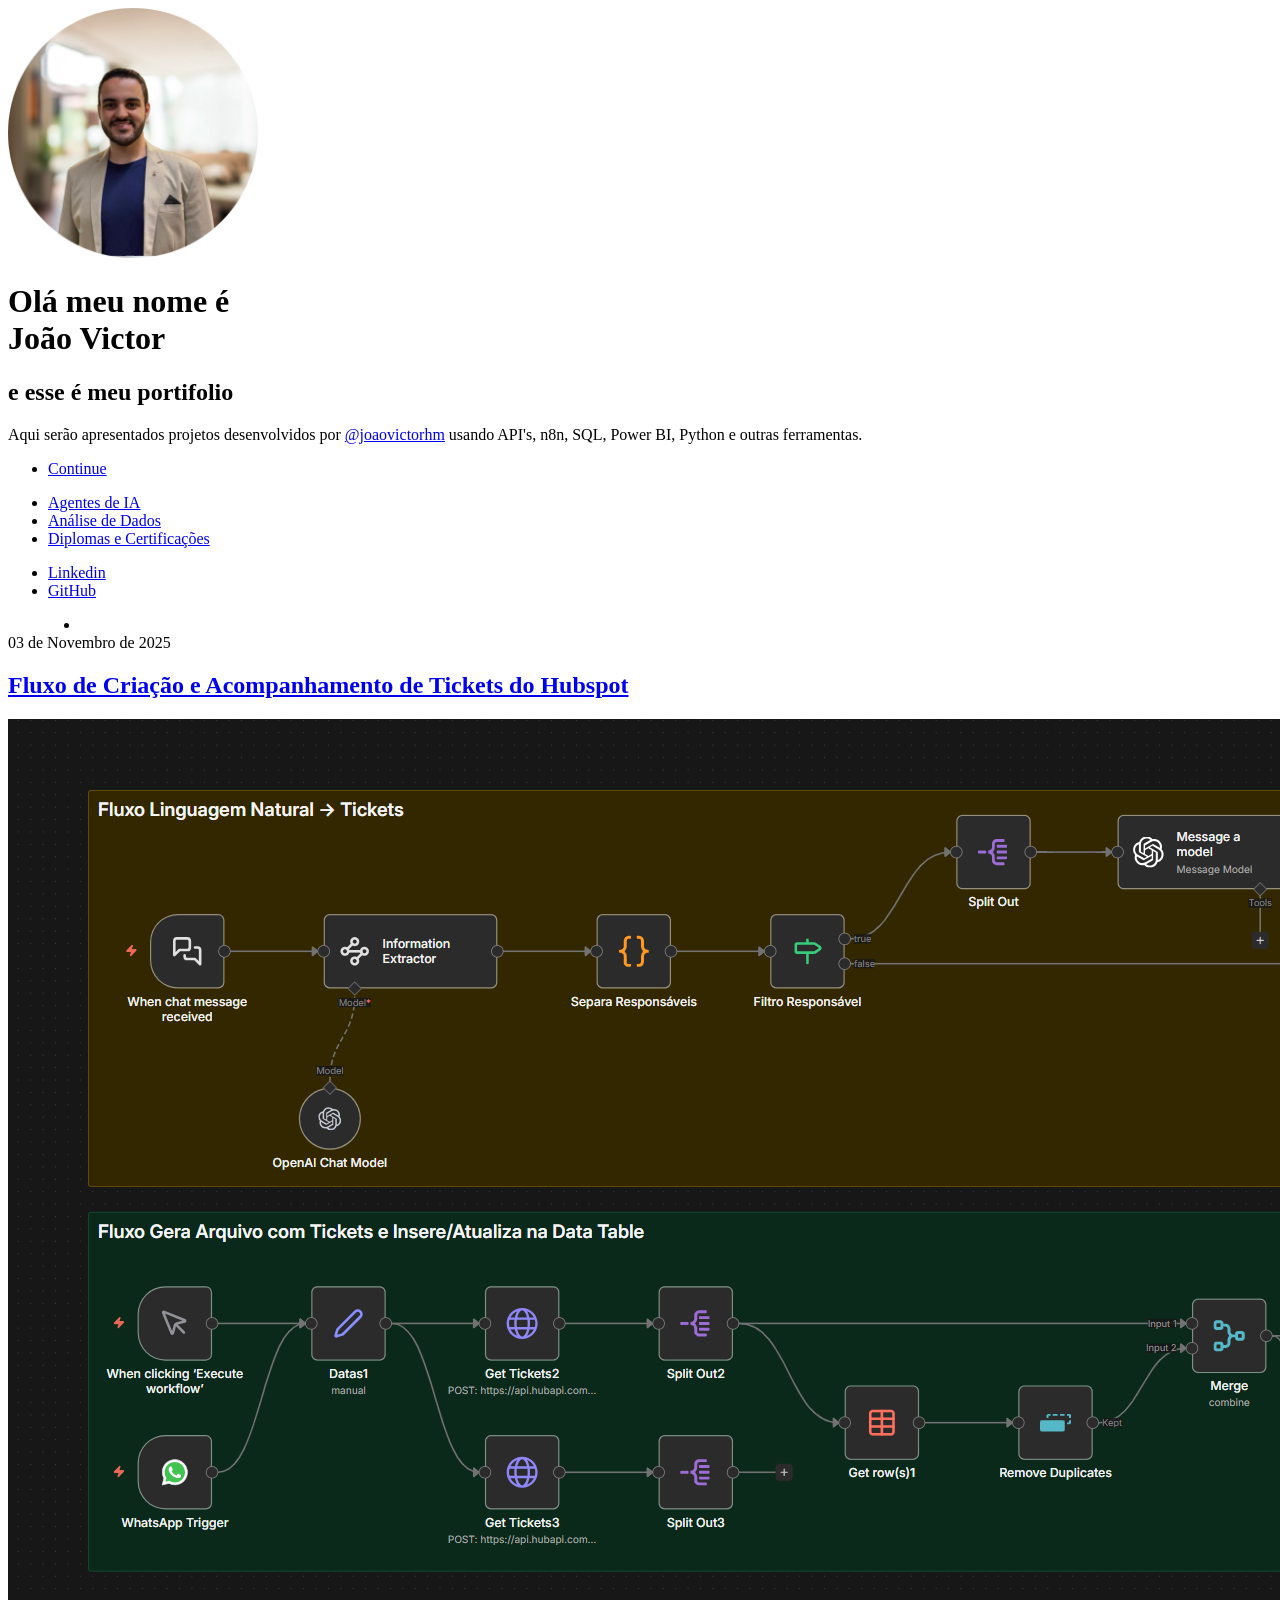
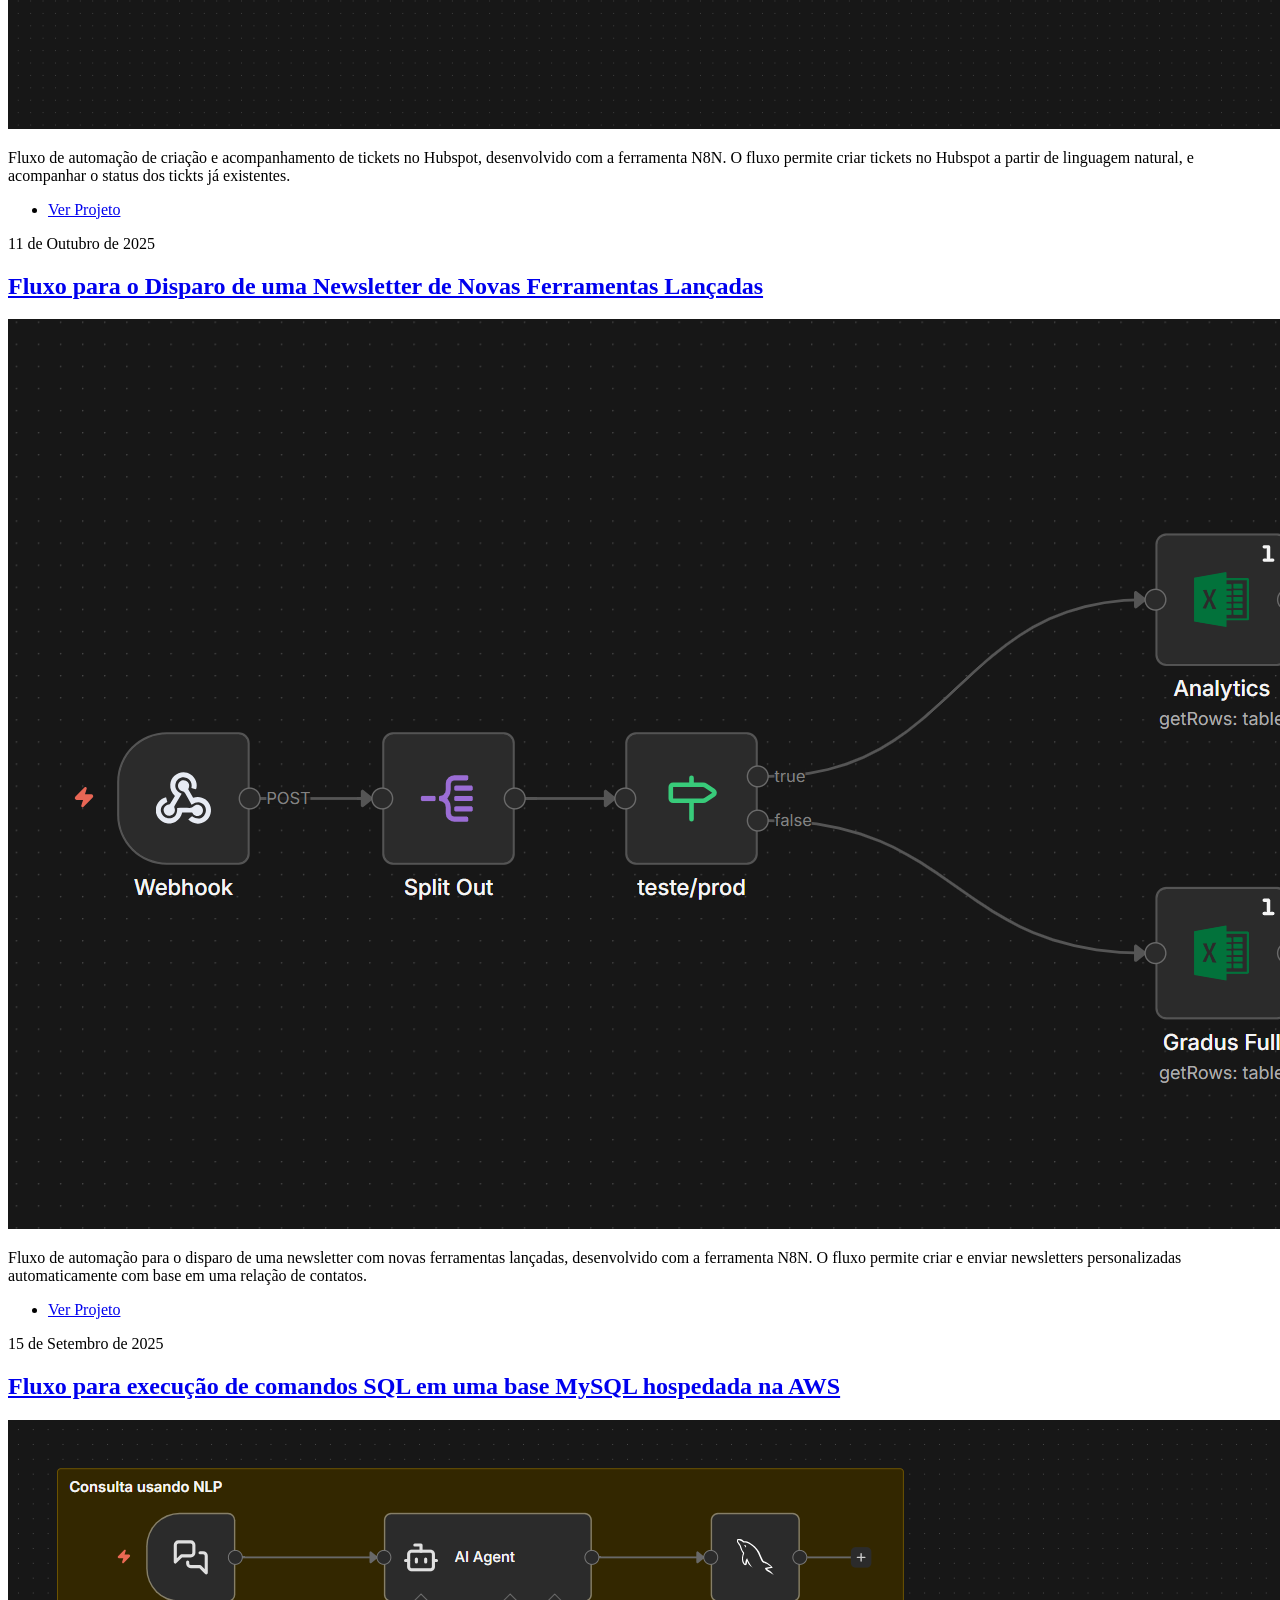
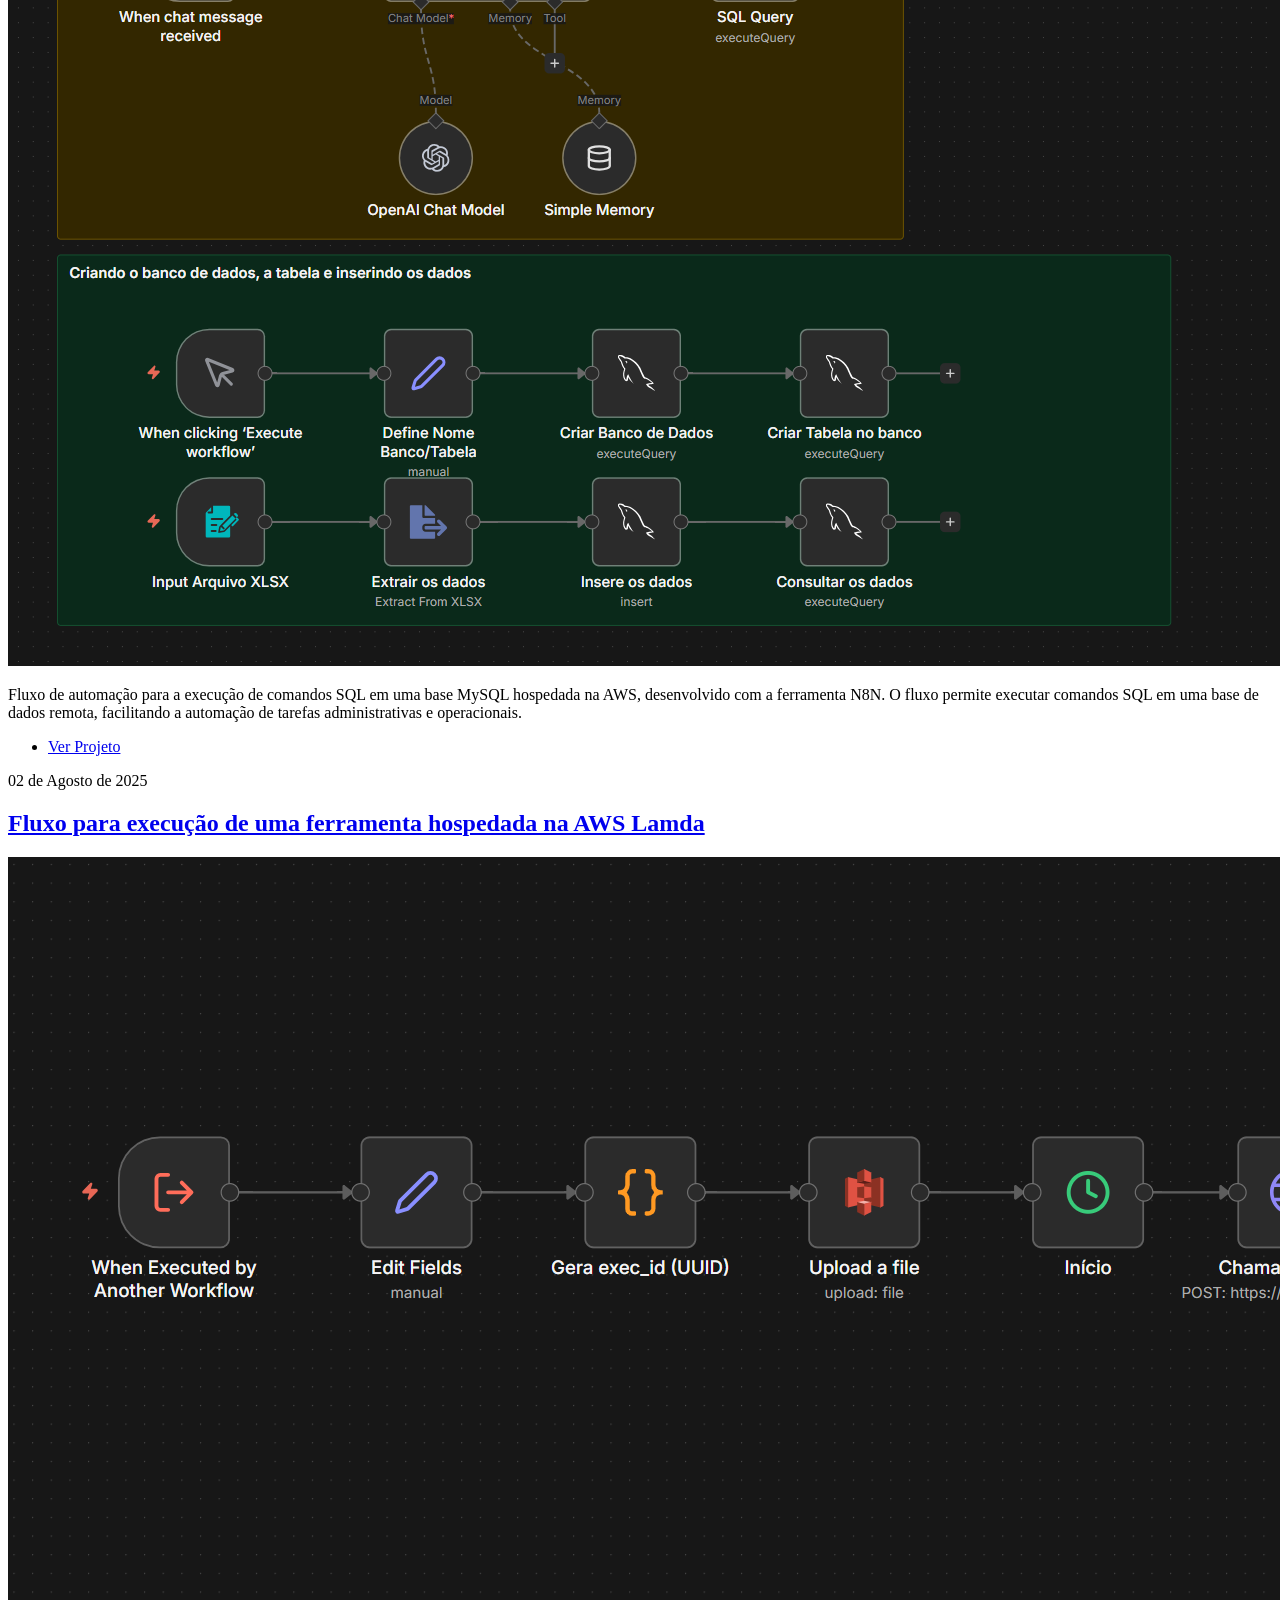
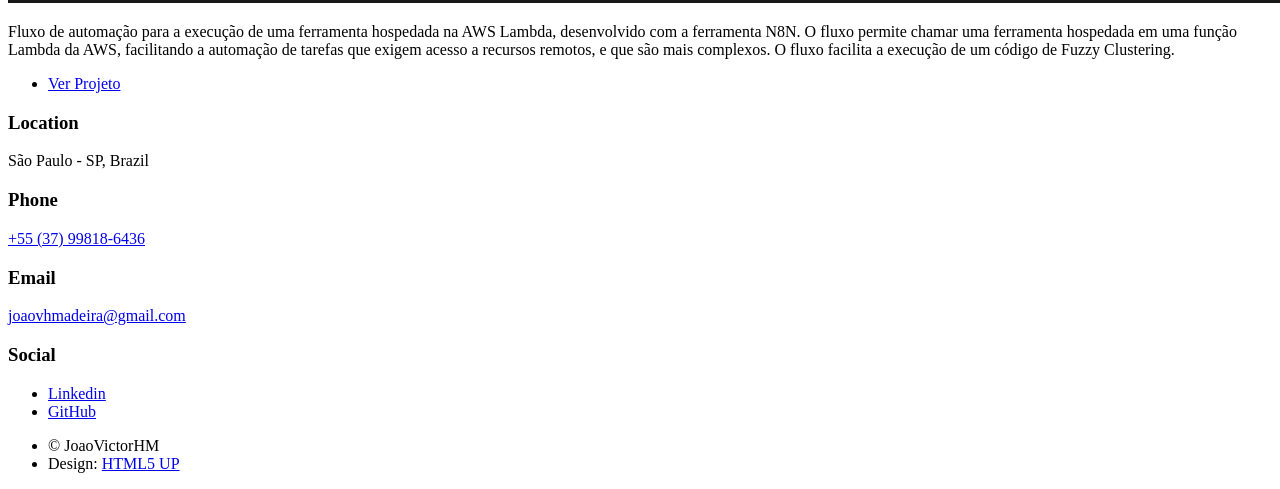
==== ai_agents.html @ 6f2d253f "portifolio de projetos do joao victor" ====
<!DOCTYPE HTML>
<!--
	Massively by HTML5 UP
	html5up.net | @ajlkn
	Free for personal and commercial use under the CCA 3.0 license (html5up.net/license)
-->
<html>
	<head>
		<title>Projetos de João Victor</title>
		<meta charset="utf-8" />
		<meta name="viewport" content="width=device-width, initial-scale=1, user-scalable=no" />
		<link rel="stylesheet" href="assets/css/main.css" />
		<noscript><link rel="stylesheet" href="assets/css/noscript.css" /></noscript>
	</head>
	<body class="is-preload">

		<!-- Wrapper -->
			<div id="wrapper" class="fade-in">

				<!-- Intro -->
					<div id="intro">
						<img src="images/profile-pic.png" alt="profile-pic" width="250" height="250">
						<h1>Olá meu nome é<br />
						João Victor</h1>
						<h2>e esse é meu portifolio</h2>
						<p>Aqui serão apresentados projetos desenvolvidos por <a href="https://www.linkedin.com/in/jo%C3%A3o-victor-henrique-madeira-68120015b/" target="_blank">@joaovictorhm</a> usando API's, n8n, SQL, Power BI, Python e outras ferramentas.<br />
						<ul class="actions">
							<li><a href="#nav" class="button icon solid solo fa-arrow-down scrolly">Continue</a></li>
						</ul>
					</div>

				<!-- Nav -->
					<nav id="nav">
						<ul class="links">
							<li class="active"><a href="ai_agents.html">Agentes de IA</a></li>
							<li><a href="index.html">Análise de Dados</a></li>
							<li><a href="degrees.html">Diplomas e Certificações</a></li>
						</ul>
						<ul class="icons">
							<li><a href="https://www.linkedin.com/in/jo%C3%A3o-victor-henrique-madeira-68120015b/" target="_blank" class="icon brands fa-linkedin"><span class="label">Linkedin</span></a></li>
							<li><a href="https://github.com/JoaoVictor-HM" target="_blank" class="icon brands fa-github"><span class="label">GitHub</span></a></li>
						</ul>
						<ul class="actions" style="margin: 0 0 0 2em;">
    <li><a href="ai_agents_en.html" class="button small icon solid fa-language" style="color: #ffffff !important; border-color: #ffffff !important;">English</a></li>
</ul>
					</nav>

				<!-- Main -->
					<div id="main">

						<!-- Posts -->
							<section class="posts">
								
								<article>
									<header>
										<span class="date">03 de Novembro de 2025</span>
										<h2><a href="https://github.com/joaovhmadeira-web/N8N-Workflows/blob/main/hubspot.json" target="_blank">Fluxo de Criação e Acompanhamento de Tickets do Hubspot<br /></a></h2>
									</header>
									<a href="https://github.com/joaovhmadeira-web/N8N-Workflows/blob/main/hubspot.json" target="_blank" class="image fit"><img src="images/hubspot.png" alt="" /></a>
									<p>Fluxo de automação de criação e acompanhamento de tickets no Hubspot, desenvolvido com a ferramenta N8N. O fluxo permite criar tickets no Hubspot a partir de linguagem natural, e acompanhar o status dos tickts já existentes.</p>
									<ul class="actions special">
										<li><a href="https://github.com/joaovhmadeira-web/N8N-Workflows/blob/main/hubspot.json" target="_blank" class="button">Ver Projeto</a></li>
									</ul>
								</article>
								<article>
									<header>
										<span class="date">11 de Outubro de 2025</span>
										<h2><a href="https://github.com/joaovhmadeira-web/N8N-Workflows/blob/main/newsletter.json" target="_blank">Fluxo para o Disparo de uma Newsletter de Novas Ferramentas Lançadas<br /></a></h2>
									</header>
									<a href="https://github.com/joaovhmadeira-web/N8N-Workflows/blob/main/newsletter.json" target="_blank" class="image fit"><img src="images/newsletter.png" alt="" /></a>
									<p>Fluxo de automação para o disparo de uma newsletter com novas ferramentas lançadas, desenvolvido com a ferramenta N8N. O fluxo permite criar e enviar newsletters personalizadas automaticamente com base em uma relação de contatos.</p>
									<ul class="actions special">
										<li><a href="https://github.com/joaovhmadeira-web/N8N-Workflows/blob/main/newsletter.json" target="_blank" class="button">Ver Projeto</a></li>
									</ul>
								</article>
								<article>
									<header>
										<span class="date">15 de Setembro de 2025</span>
										<h2><a href="https://github.com/joaovhmadeira-web/N8N-Workflows/blob/main/mysql.json" target="_blank">Fluxo para execução de comandos SQL em uma base MySQL hospedada na AWS<br /></a></h2>
									</header>
									<a href="https://github.com/joaovhmadeira-web/N8N-Workflows/blob/main/mysql.json" target="_blank" class="image fit"><img src="images/mysql.png" alt="" /></a>
									<p>Fluxo de automação para a execução de comandos SQL em uma base MySQL hospedada na AWS, desenvolvido com a ferramenta N8N. O fluxo permite executar comandos SQL em uma base de dados remota, facilitando a automação de tarefas administrativas e operacionais.</p>
									<ul class="actions special">
										<li><a href="https://github.com/joaovhmadeira-web/N8N-Workflows/blob/main/mysql.json" target="_blank" class="button">Ver Projeto</a></li>
									</ul>
								</article>
								<article>
									<header>
										<span class="date">02 de Agosto de 2025</span>
										<h2><a href="https://github.com/joaovhmadeira-web/N8N-Workflows/blob/main/ppr_tool_calling.json" target="_blank">Fluxo para execução de uma ferramenta hospedada na AWS Lamda<br /></a></h2>
									</header>
									<a href="https://github.com/joaovhmadeira-web/N8N-Workflows/blob/main/ppr_tool_calling.json" target="_blank" class="image fit"><img src="images/ppr_tool_calling.png" alt="" /></a>
									<p>Fluxo de automação para a execução de uma ferramenta hospedada na AWS Lambda, desenvolvido com a ferramenta N8N. O fluxo permite chamar uma ferramenta hospedada em uma função Lambda da AWS, facilitando a automação de tarefas que exigem acesso a recursos remotos, e que são mais complexos. O fluxo facilita a execução de um código de Fuzzy Clustering.</p>
									<ul class="actions special">
										<li><a href="https://github.com/joaovhmadeira-web/N8N-Workflows/blob/main/ppr_tool_calling.json" target="_blank" class="button">Ver Projeto</a></li>
									</ul>
								</article>
							</section>
								
								<!-- <article>
									<header>
										<span class="date">April 11, 2017</span>
										<h2><a href="#">Odio magna<br />
										sed consectetur</a></h2>
									</header>
									<a href="#" class="image fit"><img src="images/pic06.jpg" alt="" /></a>
									<p>Donec eget ex magna. Interdum et malesuada fames ac ante ipsum primis in faucibus. Pellentesque venenatis dolor imperdiet dolor mattis sagittis magna etiam.</p>
									<ul class="actions special">
										<li><a href="#" class="button">Full Story</a></li>
									</ul>
								</article>
								<article>
									<header>
										<span class="date">April 7, 2017</span>
										<h2><a href="#">Augue lorem<br />
										primis vestibulum</a></h2>
									</header>
									<a href="#" class="image fit"><img src="images/pic07.jpg" alt="" /></a>
									<p>Donec eget ex magna. Interdum et malesuada fames ac ante ipsum primis in faucibus. Pellentesque venenatis dolor imperdiet dolor mattis sagittis magna etiam.</p>
									<ul class="actions special">
										<li><a href="#" class="button">Full Story</a></li>
									</ul>
								</article>
							</section> -->

						<!-- Footer -->
							<!-- <footer> -->
								<!-- <div class="pagination"> -->
									<!--<a href="#" class="previous">Prev</a>-->
									<!-- <a href="#" class="page active">1</a> -->
									<!-- <a href="#" class="page">2</a> -->
									<!-- <a href="#" class="page">3</a>
									<span class="extra">&hellip;</span> -->
									<!-- <a href="#" class="page">8</a>
									<a href="#" class="page">9</a>
									<a href="#" class="page">10</a>
									<a href="#" class="next">Next</a> -->
								<!-- </div>
							</footer> -->

					</div>

				<!-- Footer -->
					<footer id="footer">
						<section class="split contact">
							<section class="alt">
								<h3>Location</h3>
								<p>São Paulo - SP,  Brazil
								</p>
							</section>
							<section>
								<h3>Phone</h3>
								<p><a href="tel:+5537998186436">+55 (37) 99818-6436</a></p>
							</section>
							<section>
								<h3>Email</h3>
								<p><a href="https://mail.google.com/mail/?view=cm&fs=1&to=joaovhmadeira@gmail.com" target="_blank">joaovhmadeira@gmail.com</a></p>
							</section>
							<section>
								<h3>Social</h3>
								<ul class="icons alt">
									<li><a href="https://www.linkedin.com/in/jo%C3%A3o-victor-henrique-madeira-68120015b/" target="_blank" class="icon brands alt fa-linkedin"><span class="label">Linkedin</span></a></li>
									<li><a href="https://github.com/JoaoVictor-HM" target="_blank" class="icon brands alt fa-github"><span class="label">GitHub</span></a></li>
								</ul>
							</section>
						</section>
					</footer>

				<!-- Copyright -->
					<div id="copyright">
						<ul><li>&copy; JoaoVictorHM</li><li>Design: <a href="https://html5up.net">HTML5 UP</a></li></ul>
					</div>

			</div>

		<!-- Scripts -->
			<script src="assets/js/jquery.min.js"></script>
			<script src="assets/js/jquery.scrollex.min.js"></script>
			<script src="assets/js/jquery.scrolly.min.js"></script>
			<script src="assets/js/browser.min.js"></script>
			<script src="assets/js/breakpoints.min.js"></script>
			<script src="assets/js/util.js"></script>
			<script src="assets/js/main.js"></script>

	</body>
</html>
---- assets/css/main.css ----
@import url(fontawesome-all.min.css);
@import url("https://fonts.googleapis.com/css?family=Merriweather:300,700,300italic,700italic|Source+Sans+Pro:900");

/*
	Massively by HTML5 UP
	html5up.net | @ajlkn
	Free for personal and commercial use under the CCA 3.0 license (html5up.net/license)
*/

html, body, div, span, applet, object,
iframe, h1, h2, h3, h4, h5, h6, p, blockquote,
pre, a, abbr, acronym, address, big, cite,
code, del, dfn, em, img, ins, kbd, q, s, samp,
small, strike, strong, sub, sup, tt, var, b,
u, i, center, dl, dt, dd, ol, ul, li, fieldset,
form, label, legend, table, caption, tbody,
tfoot, thead, tr, th, td, article, aside,
canvas, details, embed, figure, figcaption,
footer, header, hgroup, menu, nav, output, ruby,
section, summary, time, mark, audio, video {
	margin: 0;
	padding: 0;
	border: 0;
	font-size: 100%;
	font: inherit;
	vertical-align: baseline;}

article, aside, details, figcaption, figure,
footer, header, hgroup, menu, nav, section {
	display: block;}

body {
	line-height: 1;
}

ol, ul {
	list-style: none;
}

blockquote, q {
	quotes: none;
}

	blockquote:before, blockquote:after, q:before, q:after {
		content: '';
		content: none;
	}

table {
	border-collapse: collapse;
	border-spacing: 0;
}

body {
	-webkit-text-size-adjust: none;
}

mark {
	background-color: transparent;
	color: inherit;
}

input::-moz-focus-inner {
	border: 0;
	padding: 0;
}

input, select, textarea {
	-moz-appearance: none;
	-webkit-appearance: none;
	-ms-appearance: none;
	appearance: none;
}

/* Basic */

	@-ms-viewport {
		width: device-width;
	}

	body {
		-ms-overflow-style: scrollbar;
	}

	@media screen and (max-width: 480px) {

		html, body {
			min-width: 320px;
		}

	}

	html {
		box-sizing: border-box;
	}

	*, *:before, *:after {
		box-sizing: inherit;
	}

	body {
		background-color: #1e252d;
	}

		body.is-preload *, body.is-preload *:before, body.is-preload *:after {
			-moz-animation: none !important;
			-webkit-animation: none !important;
			-ms-animation: none !important;
			animation: none !important;
			-moz-transition: none !important;
			-webkit-transition: none !important;
			-ms-transition: none !important;
			transition: none !important;
		}

/* Type */

	html {
		font-size: 16pt;
	}

		@media screen and (max-width: 1680px) {

			html {
				font-size: 12pt;
			}

		}

		@media screen and (max-width: 1280px) {

			html {
				font-size: 11pt;
			}

		}

		@media screen and (max-width: 360px) {

			html {
				font-size: 10pt;
			}

		}

	body {
		color: #212931;
	}

	body, input, select, textarea {
		font-family: "Merriweather", Georgia, serif;
		font-weight: 300;
		font-size: 1rem;
		line-height: 2.375;
	}

	a {
		-moz-transition: color 0.2s ease-in-out, background-color 0.2s ease-in-out, border-color 0.2s ease-in-out, box-shadow 0.2s ease-in-out;
		-webkit-transition: color 0.2s ease-in-out, background-color 0.2s ease-in-out, border-color 0.2s ease-in-out, box-shadow 0.2s ease-in-out;
		-ms-transition: color 0.2s ease-in-out, background-color 0.2s ease-in-out, border-color 0.2s ease-in-out, box-shadow 0.2s ease-in-out;
		transition: color 0.2s ease-in-out, background-color 0.2s ease-in-out, border-color 0.2s ease-in-out, box-shadow 0.2s ease-in-out;
		border-bottom: dotted 1px;
		text-decoration: none;
	}

		a:hover {
			border-bottom-color: transparent;
		}

	strong, b {
		font-weight: 600;
	}

	em, i {
		font-style: italic;
	}

	p {
		text-align: justify;
		margin: 0 0 2rem 0;
	}

	h1, h2, h3, h4, h5, h6 {
		font-family: "Source Sans Pro", Helvetica, sans-serif;
		font-weight: 900;
		line-height: 1.5;
		letter-spacing: 0.075em;
		text-transform: uppercase;
		margin: 0 0 1rem 0;
	}

		h1 a, h2 a, h3 a, h4 a, h5 a, h6 a {
			border-bottom: 0;
			color: inherit;
			text-decoration: none;
		}

	h1 {
		font-size: 4rem;
		line-height: 1.1;
		margin: 0 0 2rem 0;
	}

	h2 {
		font-size: 1.75rem;
		line-height: 1.3;
		margin: 0 0 1.5rem 0;
	}

	h3 {
		font-size: 1.25rem;
		margin: 0 0 1.5rem 0;
	}

	h4 {
		font-size: 1rem;
	}

	h5 {
		font-size: 0.9rem;
	}

	h6 {
		font-size: 0.8rem;
	}

	sub {
		font-size: 0.8rem;
		position: relative;
		top: 0.5rem;
	}

	sup {
		font-size: 0.8rem;
		position: relative;
		top: -0.5rem;
	}

	blockquote {
		border-left: solid 4px;
		font-style: italic;
		margin: 0 0 2rem 0;
		padding: 0.5rem 0 0.5rem 2rem;
	}

	code {
		border: solid 2px;
		font-family: "Courier New", monospace;
		font-size: 0.9rem;
		margin: 0 0.25rem;
		padding: 0.25rem 0.65rem;
	}

	pre {
		-webkit-overflow-scrolling: touch;
		font-family: "Courier New", monospace;
		font-size: 0.9rem;
		margin: 0 0 2rem 0;
	}

		pre code {
			display: block;
			line-height: 1.75;
			padding: 1rem 1.5rem;
			overflow-x: auto;
		}

	hr {
		border: 0;
		border-bottom: solid 2px;
		margin: 3rem 0;
	}

		hr.major {
			margin: 5rem 0;
		}

	.align-left {
		text-align: left;
	}

	.align-center {
		text-align: center;
	}

	.align-right {
		text-align: right;
	}

	input, select, textarea {
		color: #212931;
	}

	a {
		color: #212931;
		border-bottom-color: rgba(33, 41, 49, 0.5);
	}

		a:hover {
			border-bottom-color: transparent;
			color: #18bfef !important;
		}

	strong, b {
		color: #212931;
	}

	h1, h2, h3, h4, h5, h6 {
		color: #212931;
	}

	blockquote {
		border-left-color: #eeeeee;
	}

	code {
		background: rgba(220, 220, 220, 0.25);
		border-color: #eeeeee;
	}

	hr {
		border-bottom-color: #eeeeee;
	}

/* Row */

	.row {
		display: flex;
		flex-wrap: wrap;
		box-sizing: border-box;
		align-items: stretch;
	}

		.row > * {
			box-sizing: border-box;
		}

		.row.gtr-uniform > * > :last-child {
			margin-bottom: 0;
		}

		.row.aln-left {
			justify-content: flex-start;
		}

		.row.aln-center {
			justify-content: center;
		}

		.row.aln-right {
			justify-content: flex-end;
		}

		.row.aln-top {
			align-items: flex-start;
		}

		.row.aln-middle {
			align-items: center;
		}

		.row.aln-bottom {
			align-items: flex-end;
		}

		.row > .imp {
			order: -1;
		}

		.row > .col-1 {
			width: 8.33333%;
		}

		.row > .off-1 {
			margin-left: 8.33333%;
		}

		.row > .col-2 {
			width: 16.66667%;
		}

		.row > .off-2 {
			margin-left: 16.66667%;
		}

		.row > .col-3 {
			width: 25%;
		}

		.row > .off-3 {
			margin-left: 25%;
		}

		.row > .col-4 {
			width: 33.33333%;
		}

		.row > .off-4 {
			margin-left: 33.33333%;
		}

		.row > .col-5 {
			width: 41.66667%;
		}

		.row > .off-5 {
			margin-left: 41.66667%;
		}

		.row > .col-6 {
			width: 50%;
		}

		.row > .off-6 {
			margin-left: 50%;
		}

		.row > .col-7 {
			width: 58.33333%;
		}

		.row > .off-7 {
			margin-left: 58.33333%;
		}

		.row > .col-8 {
			width: 66.66667%;
		}

		.row > .off-8 {
			margin-left: 66.66667%;
		}

		.row > .col-9 {
			width: 75%;
		}

		.row > .off-9 {
			margin-left: 75%;
		}

		.row > .col-10 {
			width: 83.33333%;
		}

		.row > .off-10 {
			margin-left: 83.33333%;
		}

		.row > .col-11 {
			width: 91.66667%;
		}

		.row > .off-11 {
			margin-left: 91.66667%;
		}

		.row > .col-12 {
			width: 100%;
		}

		.row > .off-12 {
			margin-left: 100%;
		}

		.row.gtr-0 {
			margin-top: 0;
			margin-left: 0rem;
		}

			.row.gtr-0 > * {
				padding: 0 0 0 0rem;
			}

			.row.gtr-0.gtr-uniform {
				margin-top: 0rem;
			}

				.row.gtr-0.gtr-uniform > * {
					padding-top: 0rem;
				}

		.row.gtr-25 {
			margin-top: 0;
			margin-left: -0.375rem;
		}

			.row.gtr-25 > * {
				padding: 0 0 0 0.375rem;
			}

			.row.gtr-25.gtr-uniform {
				margin-top: -0.375rem;
			}

				.row.gtr-25.gtr-uniform > * {
					padding-top: 0.375rem;
				}

		.row.gtr-50 {
			margin-top: 0;
			margin-left: -0.75rem;
		}

			.row.gtr-50 > * {
				padding: 0 0 0 0.75rem;
			}

			.row.gtr-50.gtr-uniform {
				margin-top: -0.75rem;
			}

				.row.gtr-50.gtr-uniform > * {
					padding-top: 0.75rem;
				}

		.row {
			margin-top: 0;
			margin-left: -1.5rem;
		}

			.row > * {
				padding: 0 0 0 1.5rem;
			}

			.row.gtr-uniform {
				margin-top: -1.5rem;
			}

				.row.gtr-uniform > * {
					padding-top: 1.5rem;
				}

		.row.gtr-150 {
			margin-top: 0;
			margin-left: -2.25rem;
		}

			.row.gtr-150 > * {
				padding: 0 0 0 2.25rem;
			}

			.row.gtr-150.gtr-uniform {
				margin-top: -2.25rem;
			}

				.row.gtr-150.gtr-uniform > * {
					padding-top: 2.25rem;
				}

		.row.gtr-200 {
			margin-top: 0;
			margin-left: -3rem;
		}

			.row.gtr-200 > * {
				padding: 0 0 0 3rem;
			}

			.row.gtr-200.gtr-uniform {
				margin-top: -3rem;
			}

				.row.gtr-200.gtr-uniform > * {
					padding-top: 3rem;
				}

		@media screen and (max-width: 1680px) {

			.row {
				display: flex;
				flex-wrap: wrap;
				box-sizing: border-box;
				align-items: stretch;
			}

				.row > * {
					box-sizing: border-box;
				}

				.row.gtr-uniform > * > :last-child {
					margin-bottom: 0;
				}

				.row.aln-left {
					justify-content: flex-start;
				}

				.row.aln-center {
					justify-content: center;
				}

				.row.aln-right {
					justify-content: flex-end;
				}

				.row.aln-top {
					align-items: flex-start;
				}

				.row.aln-middle {
					align-items: center;
				}

				.row.aln-bottom {
					align-items: flex-end;
				}

				.row > .imp-xlarge {
					order: -1;
				}

				.row > .col-1-xlarge {
					width: 8.33333%;
				}

				.row > .off-1-xlarge {
					margin-left: 8.33333%;
				}

				.row > .col-2-xlarge {
					width: 16.66667%;
				}

				.row > .off-2-xlarge {
					margin-left: 16.66667%;
				}

				.row > .col-3-xlarge {
					width: 25%;
				}

				.row > .off-3-xlarge {
					margin-left: 25%;
				}

				.row > .col-4-xlarge {
					width: 33.33333%;
				}

				.row > .off-4-xlarge {
					margin-left: 33.33333%;
				}

				.row > .col-5-xlarge {
					width: 41.66667%;
				}

				.row > .off-5-xlarge {
					margin-left: 41.66667%;
				}

				.row > .col-6-xlarge {
					width: 50%;
				}

				.row > .off-6-xlarge {
					margin-left: 50%;
				}

				.row > .col-7-xlarge {
					width: 58.33333%;
				}

				.row > .off-7-xlarge {
					margin-left: 58.33333%;
				}

				.row > .col-8-xlarge {
					width: 66.66667%;
				}

				.row > .off-8-xlarge {
					margin-left: 66.66667%;
				}

				.row > .col-9-xlarge {
					width: 75%;
				}

				.row > .off-9-xlarge {
					margin-left: 75%;
				}

				.row > .col-10-xlarge {
					width: 83.33333%;
				}

				.row > .off-10-xlarge {
					margin-left: 83.33333%;
				}

				.row > .col-11-xlarge {
					width: 91.66667%;
				}

				.row > .off-11-xlarge {
					margin-left: 91.66667%;
				}

				.row > .col-12-xlarge {
					width: 100%;
				}

				.row > .off-12-xlarge {
					margin-left: 100%;
				}

				.row.gtr-0 {
					margin-top: 0;
					margin-left: 0rem;
				}

					.row.gtr-0 > * {
						padding: 0 0 0 0rem;
					}

					.row.gtr-0.gtr-uniform {
						margin-top: 0rem;
					}

						.row.gtr-0.gtr-uniform > * {
							padding-top: 0rem;
						}

				.row.gtr-25 {
					margin-top: 0;
					margin-left: -0.375rem;
				}

					.row.gtr-25 > * {
						padding: 0 0 0 0.375rem;
					}

					.row.gtr-25.gtr-uniform {
						margin-top: -0.375rem;
					}

						.row.gtr-25.gtr-uniform > * {
							padding-top: 0.375rem;
						}

				.row.gtr-50 {
					margin-top: 0;
					margin-left: -0.75rem;
				}

					.row.gtr-50 > * {
						padding: 0 0 0 0.75rem;
					}

					.row.gtr-50.gtr-uniform {
						margin-top: -0.75rem;
					}

						.row.gtr-50.gtr-uniform > * {
							padding-top: 0.75rem;
						}

				.row {
					margin-top: 0;
					margin-left: -1.5rem;
				}

					.row > * {
						padding: 0 0 0 1.5rem;
					}

					.row.gtr-uniform {
						margin-top: -1.5rem;
					}

						.row.gtr-uniform > * {
							padding-top: 1.5rem;
						}

				.row.gtr-150 {
					margin-top: 0;
					margin-left: -2.25rem;
				}

					.row.gtr-150 > * {
						padding: 0 0 0 2.25rem;
					}

					.row.gtr-150.gtr-uniform {
						margin-top: -2.25rem;
					}

						.row.gtr-150.gtr-uniform > * {
							padding-top: 2.25rem;
						}

				.row.gtr-200 {
					margin-top: 0;
					margin-left: -3rem;
				}

					.row.gtr-200 > * {
						padding: 0 0 0 3rem;
					}

					.row.gtr-200.gtr-uniform {
						margin-top: -3rem;
					}

						.row.gtr-200.gtr-uniform > * {
							padding-top: 3rem;
						}

		}

		@media screen and (max-width: 1280px) {

			.row {
				display: flex;
				flex-wrap: wrap;
				box-sizing: border-box;
				align-items: stretch;
			}

				.row > * {
					box-sizing: border-box;
				}

				.row.gtr-uniform > * > :last-child {
					margin-bottom: 0;
				}

				.row.aln-left {
					justify-content: flex-start;
				}

				.row.aln-center {
					justify-content: center;
				}

				.row.aln-right {
					justify-content: flex-end;
				}

				.row.aln-top {
					align-items: flex-start;
				}

				.row.aln-middle {
					align-items: center;
				}

				.row.aln-bottom {
					align-items: flex-end;
				}

				.row > .imp-large {
					order: -1;
				}

				.row > .col-1-large {
					width: 8.33333%;
				}

				.row > .off-1-large {
					margin-left: 8.33333%;
				}

				.row > .col-2-large {
					width: 16.66667%;
				}

				.row > .off-2-large {
					margin-left: 16.66667%;
				}

				.row > .col-3-large {
					width: 25%;
				}

				.row > .off-3-large {
					margin-left: 25%;
				}

				.row > .col-4-large {
					width: 33.33333%;
				}

				.row > .off-4-large {
					margin-left: 33.33333%;
				}

				.row > .col-5-large {
					width: 41.66667%;
				}

				.row > .off-5-large {
					margin-left: 41.66667%;
				}

				.row > .col-6-large {
					width: 50%;
				}

				.row > .off-6-large {
					margin-left: 50%;
				}

				.row > .col-7-large {
					width: 58.33333%;
				}

				.row > .off-7-large {
					margin-left: 58.33333%;
				}

				.row > .col-8-large {
					width: 66.66667%;
				}

				.row > .off-8-large {
					margin-left: 66.66667%;
				}

				.row > .col-9-large {
					width: 75%;
				}

				.row > .off-9-large {
					margin-left: 75%;
				}

				.row > .col-10-large {
					width: 83.33333%;
				}

				.row > .off-10-large {
					margin-left: 83.33333%;
				}

				.row > .col-11-large {
					width: 91.66667%;
				}

				.row > .off-11-large {
					margin-left: 91.66667%;
				}

				.row > .col-12-large {
					width: 100%;
				}

				.row > .off-12-large {
					margin-left: 100%;
				}

				.row.gtr-0 {
					margin-top: 0;
					margin-left: 0rem;
				}

					.row.gtr-0 > * {
						padding: 0 0 0 0rem;
					}

					.row.gtr-0.gtr-uniform {
						margin-top: 0rem;
					}

						.row.gtr-0.gtr-uniform > * {
							padding-top: 0rem;
						}

				.row.gtr-25 {
					margin-top: 0;
					margin-left: -0.375rem;
				}

					.row.gtr-25 > * {
						padding: 0 0 0 0.375rem;
					}

					.row.gtr-25.gtr-uniform {
						margin-top: -0.375rem;
					}

						.row.gtr-25.gtr-uniform > * {
							padding-top: 0.375rem;
						}

				.row.gtr-50 {
					margin-top: 0;
					margin-left: -0.75rem;
				}

					.row.gtr-50 > * {
						padding: 0 0 0 0.75rem;
					}

					.row.gtr-50.gtr-uniform {
						margin-top: -0.75rem;
					}

						.row.gtr-50.gtr-uniform > * {
							padding-top: 0.75rem;
						}

				.row {
					margin-top: 0;
					margin-left: -1.5rem;
				}

					.row > * {
						padding: 0 0 0 1.5rem;
					}

					.row.gtr-uniform {
						margin-top: -1.5rem;
					}

						.row.gtr-uniform > * {
							padding-top: 1.5rem;
						}

				.row.gtr-150 {
					margin-top: 0;
					margin-left: -2.25rem;
				}

					.row.gtr-150 > * {
						padding: 0 0 0 2.25rem;
					}

					.row.gtr-150.gtr-uniform {
						margin-top: -2.25rem;
					}

						.row.gtr-150.gtr-uniform > * {
							padding-top: 2.25rem;
						}

				.row.gtr-200 {
					margin-top: 0;
					margin-left: -3rem;
				}

					.row.gtr-200 > * {
						padding: 0 0 0 3rem;
					}

					.row.gtr-200.gtr-uniform {
						margin-top: -3rem;
					}

						.row.gtr-200.gtr-uniform > * {
							padding-top: 3rem;
						}

		}

		@media screen and (max-width: 980px) {

			.row {
				display: flex;
				flex-wrap: wrap;
				box-sizing: border-box;
				align-items: stretch;
			}

				.row > * {
					box-sizing: border-box;
				}

				.row.gtr-uniform > * > :last-child {
					margin-bottom: 0;
				}

				.row.aln-left {
					justify-content: flex-start;
				}

				.row.aln-center {
					justify-content: center;
				}

				.row.aln-right {
					justify-content: flex-end;
				}

				.row.aln-top {
					align-items: flex-start;
				}

				.row.aln-middle {
					align-items: center;
				}

				.row.aln-bottom {
					align-items: flex-end;
				}

				.row > .imp-medium {
					order: -1;
				}

				.row > .col-1-medium {
					width: 8.33333%;
				}

				.row > .off-1-medium {
					margin-left: 8.33333%;
				}

				.row > .col-2-medium {
					width: 16.66667%;
				}

				.row > .off-2-medium {
					margin-left: 16.66667%;
				}

				.row > .col-3-medium {
					width: 25%;
				}

				.row > .off-3-medium {
					margin-left: 25%;
				}

				.row > .col-4-medium {
					width: 33.33333%;
				}

				.row > .off-4-medium {
					margin-left: 33.33333%;
				}

				.row > .col-5-medium {
					width: 41.66667%;
				}

				.row > .off-5-medium {
					margin-left: 41.66667%;
				}

				.row > .col-6-medium {
					width: 50%;
				}

				.row > .off-6-medium {
					margin-left: 50%;
				}

				.row > .col-7-medium {
					width: 58.33333%;
				}

				.row > .off-7-medium {
					margin-left: 58.33333%;
				}

				.row > .col-8-medium {
					width: 66.66667%;
				}

				.row > .off-8-medium {
					margin-left: 66.66667%;
				}

				.row > .col-9-medium {
					width: 75%;
				}

				.row > .off-9-medium {
					margin-left: 75%;
				}

				.row > .col-10-medium {
					width: 83.33333%;
				}

				.row > .off-10-medium {
					margin-left: 83.33333%;
				}

				.row > .col-11-medium {
					width: 91.66667%;
				}

				.row > .off-11-medium {
					margin-left: 91.66667%;
				}

				.row > .col-12-medium {
					width: 100%;
				}

				.row > .off-12-medium {
					margin-left: 100%;
				}

				.row.gtr-0 {
					margin-top: 0;
					margin-left: 0rem;
				}

					.row.gtr-0 > * {
						padding: 0 0 0 0rem;
					}

					.row.gtr-0.gtr-uniform {
						margin-top: 0rem;
					}

						.row.gtr-0.gtr-uniform > * {
							padding-top: 0rem;
						}

				.row.gtr-25 {
					margin-top: 0;
					margin-left: -0.375rem;
				}

					.row.gtr-25 > * {
						padding: 0 0 0 0.375rem;
					}

					.row.gtr-25.gtr-uniform {
						margin-top: -0.375rem;
					}

						.row.gtr-25.gtr-uniform > * {
							padding-top: 0.375rem;
						}

				.row.gtr-50 {
					margin-top: 0;
					margin-left: -0.75rem;
				}

					.row.gtr-50 > * {
						padding: 0 0 0 0.75rem;
					}

					.row.gtr-50.gtr-uniform {
						margin-top: -0.75rem;
					}

						.row.gtr-50.gtr-uniform > * {
							padding-top: 0.75rem;
						}

				.row {
					margin-top: 0;
					margin-left: -1.5rem;
				}

					.row > * {
						padding: 0 0 0 1.5rem;
					}

					.row.gtr-uniform {
						margin-top: -1.5rem;
					}

						.row.gtr-uniform > * {
							padding-top: 1.5rem;
						}

				.row.gtr-150 {
					margin-top: 0;
					margin-left: -2.25rem;
				}

					.row.gtr-150 > * {
						padding: 0 0 0 2.25rem;
					}

					.row.gtr-150.gtr-uniform {
						margin-top: -2.25rem;
					}

						.row.gtr-150.gtr-uniform > * {
							padding-top: 2.25rem;
						}

				.row.gtr-200 {
					margin-top: 0;
					margin-left: -3rem;
				}

					.row.gtr-200 > * {
						padding: 0 0 0 3rem;
					}

					.row.gtr-200.gtr-uniform {
						margin-top: -3rem;
					}

						.row.gtr-200.gtr-uniform > * {
							padding-top: 3rem;
						}

		}

		@media screen and (max-width: 736px) {

			.row {
				display: flex;
				flex-wrap: wrap;
				box-sizing: border-box;
				align-items: stretch;
			}

				.row > * {
					box-sizing: border-box;
				}

				.row.gtr-uniform > * > :last-child {
					margin-bottom: 0;
				}

				.row.aln-left {
					justify-content: flex-start;
				}

				.row.aln-center {
					justify-content: center;
				}

				.row.aln-right {
					justify-content: flex-end;
				}

				.row.aln-top {
					align-items: flex-start;
				}

				.row.aln-middle {
					align-items: center;
				}

				.row.aln-bottom {
					align-items: flex-end;
				}

				.row > .imp-small {
					order: -1;
				}

				.row > .col-1-small {
					width: 8.33333%;
				}

				.row > .off-1-small {
					margin-left: 8.33333%;
				}

				.row > .col-2-small {
					width: 16.66667%;
				}

				.row > .off-2-small {
					margin-left: 16.66667%;
				}

				.row > .col-3-small {
					width: 25%;
				}

				.row > .off-3-small {
					margin-left: 25%;
				}

				.row > .col-4-small {
					width: 33.33333%;
				}

				.row > .off-4-small {
					margin-left: 33.33333%;
				}

				.row > .col-5-small {
					width: 41.66667%;
				}

				.row > .off-5-small {
					margin-left: 41.66667%;
				}

				.row > .col-6-small {
					width: 50%;
				}

				.row > .off-6-small {
					margin-left: 50%;
				}

				.row > .col-7-small {
					width: 58.33333%;
				}

				.row > .off-7-small {
					margin-left: 58.33333%;
				}

				.row > .col-8-small {
					width: 66.66667%;
				}

				.row > .off-8-small {
					margin-left: 66.66667%;
				}

				.row > .col-9-small {
					width: 75%;
				}

				.row > .off-9-small {
					margin-left: 75%;
				}

				.row > .col-10-small {
					width: 83.33333%;
				}

				.row > .off-10-small {
					margin-left: 83.33333%;
				}

				.row > .col-11-small {
					width: 91.66667%;
				}

				.row > .off-11-small {
					margin-left: 91.66667%;
				}

				.row > .col-12-small {
					width: 100%;
				}

				.row > .off-12-small {
					margin-left: 100%;
				}

				.row.gtr-0 {
					margin-top: 0;
					margin-left: 0rem;
				}

					.row.gtr-0 > * {
						padding: 0 0 0 0rem;
					}

					.row.gtr-0.gtr-uniform {
						margin-top: 0rem;
					}

						.row.gtr-0.gtr-uniform > * {
							padding-top: 0rem;
						}

				.row.gtr-25 {
					margin-top: 0;
					margin-left: -0.375rem;
				}

					.row.gtr-25 > * {
						padding: 0 0 0 0.375rem;
					}

					.row.gtr-25.gtr-uniform {
						margin-top: -0.375rem;
					}

						.row.gtr-25.gtr-uniform > * {
							padding-top: 0.375rem;
						}

				.row.gtr-50 {
					margin-top: 0;
					margin-left: -0.75rem;
				}

					.row.gtr-50 > * {
						padding: 0 0 0 0.75rem;
					}

					.row.gtr-50.gtr-uniform {
						margin-top: -0.75rem;
					}

						.row.gtr-50.gtr-uniform > * {
							padding-top: 0.75rem;
						}

				.row {
					margin-top: 0;
					margin-left: -1.5rem;
				}

					.row > * {
						padding: 0 0 0 1.5rem;
					}

					.row.gtr-uniform {
						margin-top: -1.5rem;
					}

						.row.gtr-uniform > * {
							padding-top: 1.5rem;
						}

				.row.gtr-150 {
					margin-top: 0;
					margin-left: -2.25rem;
				}

					.row.gtr-150 > * {
						padding: 0 0 0 2.25rem;
					}

					.row.gtr-150.gtr-uniform {
						margin-top: -2.25rem;
					}

						.row.gtr-150.gtr-uniform > * {
							padding-top: 2.25rem;
						}

				.row.gtr-200 {
					margin-top: 0;
					margin-left: -3rem;
				}

					.row.gtr-200 > * {
						padding: 0 0 0 3rem;
					}

					.row.gtr-200.gtr-uniform {
						margin-top: -3rem;
					}

						.row.gtr-200.gtr-uniform > * {
							padding-top: 3rem;
						}

		}

		@media screen and (max-width: 480px) {

			.row {
				display: flex;
				flex-wrap: wrap;
				box-sizing: border-box;
				align-items: stretch;
			}

				.row > * {
					box-sizing: border-box;
				}

				.row.gtr-uniform > * > :last-child {
					margin-bottom: 0;
				}

				.row.aln-left {
					justify-content: flex-start;
				}

				.row.aln-center {
					justify-content: center;
				}

				.row.aln-right {
					justify-content: flex-end;
				}

				.row.aln-top {
					align-items: flex-start;
				}

				.row.aln-middle {
					align-items: center;
				}

				.row.aln-bottom {
					align-items: flex-end;
				}

				.row > .imp-xsmall {
					order: -1;
				}

				.row > .col-1-xsmall {
					width: 8.33333%;
				}

				.row > .off-1-xsmall {
					margin-left: 8.33333%;
				}

				.row > .col-2-xsmall {
					width: 16.66667%;
				}

				.row > .off-2-xsmall {
					margin-left: 16.66667%;
				}

				.row > .col-3-xsmall {
					width: 25%;
				}

				.row > .off-3-xsmall {
					margin-left: 25%;
				}

				.row > .col-4-xsmall {
					width: 33.33333%;
				}

				.row > .off-4-xsmall {
					margin-left: 33.33333%;
				}

				.row > .col-5-xsmall {
					width: 41.66667%;
				}

				.row > .off-5-xsmall {
					margin-left: 41.66667%;
				}

				.row > .col-6-xsmall {
					width: 50%;
				}

				.row > .off-6-xsmall {
					margin-left: 50%;
				}

				.row > .col-7-xsmall {
					width: 58.33333%;
				}

				.row > .off-7-xsmall {
					margin-left: 58.33333%;
				}

				.row > .col-8-xsmall {
					width: 66.66667%;
				}

				.row > .off-8-xsmall {
					margin-left: 66.66667%;
				}

				.row > .col-9-xsmall {
					width: 75%;
				}

				.row > .off-9-xsmall {
					margin-left: 75%;
				}

				.row > .col-10-xsmall {
					width: 83.33333%;
				}

				.row > .off-10-xsmall {
					margin-left: 83.33333%;
				}

				.row > .col-11-xsmall {
					width: 91.66667%;
				}

				.row > .off-11-xsmall {
					margin-left: 91.66667%;
				}

				.row > .col-12-xsmall {
					width: 100%;
				}

				.row > .off-12-xsmall {
					margin-left: 100%;
				}

				.row.gtr-0 {
					margin-top: 0;
					margin-left: 0rem;
				}

					.row.gtr-0 > * {
						padding: 0 0 0 0rem;
					}

					.row.gtr-0.gtr-uniform {
						margin-top: 0rem;
					}

						.row.gtr-0.gtr-uniform > * {
							padding-top: 0rem;
						}

				.row.gtr-25 {
					margin-top: 0;
					margin-left: -0.375rem;
				}

					.row.gtr-25 > * {
						padding: 0 0 0 0.375rem;
					}

					.row.gtr-25.gtr-uniform {
						margin-top: -0.375rem;
					}

						.row.gtr-25.gtr-uniform > * {
							padding-top: 0.375rem;
						}

				.row.gtr-50 {
					margin-top: 0;
					margin-left: -0.75rem;
				}

					.row.gtr-50 > * {
						padding: 0 0 0 0.75rem;
					}

					.row.gtr-50.gtr-uniform {
						margin-top: -0.75rem;
					}

						.row.gtr-50.gtr-uniform > * {
							padding-top: 0.75rem;
						}

				.row {
					margin-top: 0;
					margin-left: -1.5rem;
				}

					.row > * {
						padding: 0 0 0 1.5rem;
					}

					.row.gtr-uniform {
						margin-top: -1.5rem;
					}

						.row.gtr-uniform > * {
							padding-top: 1.5rem;
						}

				.row.gtr-150 {
					margin-top: 0;
					margin-left: -2.25rem;
				}

					.row.gtr-150 > * {
						padding: 0 0 0 2.25rem;
					}

					.row.gtr-150.gtr-uniform {
						margin-top: -2.25rem;
					}

						.row.gtr-150.gtr-uniform > * {
							padding-top: 2.25rem;
						}

				.row.gtr-200 {
					margin-top: 0;
					margin-left: -3rem;
				}

					.row.gtr-200 > * {
						padding: 0 0 0 3rem;
					}

					.row.gtr-200.gtr-uniform {
						margin-top: -3rem;
					}

						.row.gtr-200.gtr-uniform > * {
							padding-top: 3rem;
						}

		}

		@media screen and (max-width: 360px) {

			.row {
				display: flex;
				flex-wrap: wrap;
				box-sizing: border-box;
				align-items: stretch;
			}

				.row > * {
					box-sizing: border-box;
				}

				.row.gtr-uniform > * > :last-child {
					margin-bottom: 0;
				}

				.row.aln-left {
					justify-content: flex-start;
				}

				.row.aln-center {
					justify-content: center;
				}

				.row.aln-right {
					justify-content: flex-end;
				}

				.row.aln-top {
					align-items: flex-start;
				}

				.row.aln-middle {
					align-items: center;
				}

				.row.aln-bottom {
					align-items: flex-end;
				}

				.row > .imp-xxsmall {
					order: -1;
				}

				.row > .col-1-xxsmall {
					width: 8.33333%;
				}

				.row > .off-1-xxsmall {
					margin-left: 8.33333%;
				}

				.row > .col-2-xxsmall {
					width: 16.66667%;
				}

				.row > .off-2-xxsmall {
					margin-left: 16.66667%;
				}

				.row > .col-3-xxsmall {
					width: 25%;
				}

				.row > .off-3-xxsmall {
					margin-left: 25%;
				}

				.row > .col-4-xxsmall {
					width: 33.33333%;
				}

				.row > .off-4-xxsmall {
					margin-left: 33.33333%;
				}

				.row > .col-5-xxsmall {
					width: 41.66667%;
				}

				.row > .off-5-xxsmall {
					margin-left: 41.66667%;
				}

				.row > .col-6-xxsmall {
					width: 50%;
				}

				.row > .off-6-xxsmall {
					margin-left: 50%;
				}

				.row > .col-7-xxsmall {
					width: 58.33333%;
				}

				.row > .off-7-xxsmall {
					margin-left: 58.33333%;
				}

				.row > .col-8-xxsmall {
					width: 66.66667%;
				}

				.row > .off-8-xxsmall {
					margin-left: 66.66667%;
				}

				.row > .col-9-xxsmall {
					width: 75%;
				}

				.row > .off-9-xxsmall {
					margin-left: 75%;
				}

				.row > .col-10-xxsmall {
					width: 83.33333%;
				}

				.row > .off-10-xxsmall {
					margin-left: 83.33333%;
				}

				.row > .col-11-xxsmall {
					width: 91.66667%;
				}

				.row > .off-11-xxsmall {
					margin-left: 91.66667%;
				}

				.row > .col-12-xxsmall {
					width: 100%;
				}

				.row > .off-12-xxsmall {
					margin-left: 100%;
				}

				.row.gtr-0 {
					margin-top: 0;
					margin-left: 0rem;
				}

					.row.gtr-0 > * {
						padding: 0 0 0 0rem;
					}

					.row.gtr-0.gtr-uniform {
						margin-top: 0rem;
					}

						.row.gtr-0.gtr-uniform > * {
							padding-top: 0rem;
						}

				.row.gtr-25 {
					margin-top: 0;
					margin-left: -0.375rem;
				}

					.row.gtr-25 > * {
						padding: 0 0 0 0.375rem;
					}

					.row.gtr-25.gtr-uniform {
						margin-top: -0.375rem;
					}

						.row.gtr-25.gtr-uniform > * {
							padding-top: 0.375rem;
						}

				.row.gtr-50 {
					margin-top: 0;
					margin-left: -0.75rem;
				}

					.row.gtr-50 > * {
						padding: 0 0 0 0.75rem;
					}

					.row.gtr-50.gtr-uniform {
						margin-top: -0.75rem;
					}

						.row.gtr-50.gtr-uniform > * {
							padding-top: 0.75rem;
						}

				.row {
					margin-top: 0;
					margin-left: -1.5rem;
				}

					.row > * {
						padding: 0 0 0 1.5rem;
					}

					.row.gtr-uniform {
						margin-top: -1.5rem;
					}

						.row.gtr-uniform > * {
							padding-top: 1.5rem;
						}

				.row.gtr-150 {
					margin-top: 0;
					margin-left: -2.25rem;
				}

					.row.gtr-150 > * {
						padding: 0 0 0 2.25rem;
					}

					.row.gtr-150.gtr-uniform {
						margin-top: -2.25rem;
					}

						.row.gtr-150.gtr-uniform > * {
							padding-top: 2.25rem;
						}

				.row.gtr-200 {
					margin-top: 0;
					margin-left: -3rem;
				}

					.row.gtr-200 > * {
						padding: 0 0 0 3rem;
					}

					.row.gtr-200.gtr-uniform {
						margin-top: -3rem;
					}

						.row.gtr-200.gtr-uniform > * {
							padding-top: 3rem;
						}

		}

/* Box */

	.box {
		border: solid 2px;
		margin-bottom: 2rem;
		padding: 1.5rem;
	}

		.box > :last-child,
		.box > :last-child > :last-child,
		.box > :last-child > :last-child > :last-child {
			margin-bottom: 0;
		}

		.box.alt {
			border: 0;
			border-radius: 0;
			padding: 0;
		}

	.box {
		border-color: #eeeeee;
	}

/* Button */

	input[type="submit"],
	input[type="reset"],
	input[type="button"],
	button,
	.button {
		-moz-appearance: none;
		-webkit-appearance: none;
		-ms-appearance: none;
		appearance: none;
		-moz-transition: background-color 0.2s ease-in-out, box-shadow 0.2s ease-in-out, color 0.2s ease-in-out;
		-webkit-transition: background-color 0.2s ease-in-out, box-shadow 0.2s ease-in-out, color 0.2s ease-in-out;
		-ms-transition: background-color 0.2s ease-in-out, box-shadow 0.2s ease-in-out, color 0.2s ease-in-out;
		transition: background-color 0.2s ease-in-out, box-shadow 0.2s ease-in-out, color 0.2s ease-in-out;
		border: 0;
		border-radius: 0;
		cursor: pointer;
		display: inline-block;
		font-family: "Source Sans Pro", Helvetica, sans-serif;
		font-size: 0.8rem;
		font-weight: 900;
		letter-spacing: 0.075em;
		height: 3rem;
		line-height: 3rem;
		padding: 0 2rem;
		text-align: center;
		text-decoration: none;
		text-transform: uppercase;
		white-space: nowrap;
	}

		input[type="submit"].icon:before,
		input[type="reset"].icon:before,
		input[type="button"].icon:before,
		button.icon:before,
		.button.icon:before {
			margin-right: 0.5rem;
		}

		input[type="submit"].icon.solo,
		input[type="reset"].icon.solo,
		input[type="button"].icon.solo,
		button.icon.solo,
		.button.icon.solo {
			position: relative;
			width: 4rem;
			height: 4rem;
			line-height: 4rem;
			border-radius: 4rem;
			text-indent: 4rem;
			overflow: hidden;
			padding: 0;
			white-space: nowrap;
		}

			input[type="submit"].icon.solo:before,
			input[type="reset"].icon.solo:before,
			input[type="button"].icon.solo:before,
			button.icon.solo:before,
			.button.icon.solo:before {
				position: absolute;
				display: block;
				top: 0;
				left: 0;
				width: inherit;
				height: inherit;
				line-height: inherit;
				font-size: 1.25rem;
				margin-right: 0;
				text-align: center;
				text-indent: 0;
			}

		input[type="submit"].fit,
		input[type="reset"].fit,
		input[type="button"].fit,
		button.fit,
		.button.fit {
			width: 100%;
		}

		input[type="submit"].small,
		input[type="reset"].small,
		input[type="button"].small,
		button.small,
		.button.small {
			font-size: 0.7rem;
			height: 2.5rem;
			line-height: 2.5rem;
			padding: 0 1.5rem;
		}

		input[type="submit"].large,
		input[type="reset"].large,
		input[type="button"].large,
		button.large,
		.button.large {
			font-size: 0.9rem;
			height: 3.5rem;
			line-height: 3.5rem;
			padding: 0 2.75rem;
		}

		@media screen and (max-width: 980px) {

			input[type="submit"],
			input[type="reset"],
			input[type="button"],
			button,
			.button {
				font-size: 0.9rem;
				height: 3.25rem;
				line-height: 3.25rem;
			}

				input[type="submit"].large,
				input[type="reset"].large,
				input[type="button"].large,
				button.large,
				.button.large {
					font-size: 1rem;
					height: 3.75rem;
					line-height: 3.75rem;
				}

		}

		input[type="submit"].disabled, input[type="submit"]:disabled,
		input[type="reset"].disabled,
		input[type="reset"]:disabled,
		input[type="button"].disabled,
		input[type="button"]:disabled,
		button.disabled,
		button:disabled,
		.button.disabled,
		.button:disabled {
			pointer-events: none;
			opacity: 0.25;
		}

	input[type="submit"],
	input[type="reset"],
	input[type="button"],
	button,
	.button {
		background-color: transparent;
		box-shadow: inset 0 0 0 2px #212931;
		color: #212931 !important;
	}

		input[type="submit"]:hover,
		input[type="reset"]:hover,
		input[type="button"]:hover,
		button:hover,
		.button:hover {
			box-shadow: inset 0 0 0 2px #18bfef;
			color: #18bfef !important;
		}

		input[type="submit"].primary,
		input[type="reset"].primary,
		input[type="button"].primary,
		button.primary,
		.button.primary {
			background-color: #212931;
			box-shadow: none;
			color: #ffffff !important;
		}

			input[type="submit"].primary:hover,
			input[type="reset"].primary:hover,
			input[type="button"].primary:hover,
			button.primary:hover,
			.button.primary:hover {
				background-color: #18bfef;
			}

/* Form */

	form {
		margin: 0 0 2rem 0;
	}

		form > :last-child {
			margin-bottom: 0;
		}

		form > .fields {
			display: -moz-flex;
			display: -webkit-flex;
			display: -ms-flex;
			display: flex;
			-moz-flex-wrap: wrap;
			-webkit-flex-wrap: wrap;
			-ms-flex-wrap: wrap;
			flex-wrap: wrap;
			width: calc(100% + 3rem);
			margin: -1.5rem 0 2rem -1.5rem;
		}

			form > .fields > .field {
				-moz-flex-grow: 0;
				-webkit-flex-grow: 0;
				-ms-flex-grow: 0;
				flex-grow: 0;
				-moz-flex-shrink: 0;
				-webkit-flex-shrink: 0;
				-ms-flex-shrink: 0;
				flex-shrink: 0;
				padding: 1.5rem 0 0 1.5rem;
				width: calc(100% - 1.5rem);
			}

				form > .fields > .field.half {
					width: calc(50% - 0.75rem);
				}

				form > .fields > .field.third {
					width: calc(100%/3 - 0.5rem);
				}

				form > .fields > .field.quarter {
					width: calc(25% - 0.375rem);
				}

		@media screen and (max-width: 480px) {

			form > .fields {
				width: calc(100% + 3rem);
				margin: -1.5rem 0 2rem -1.5rem;
			}

				form > .fields > .field {
					padding: 1.5rem 0 0 1.5rem;
					width: calc(100% - 1.5rem);
				}

					form > .fields > .field.half {
						width: calc(100% - 1.5rem);
					}

					form > .fields > .field.third {
						width: calc(100% - 1.5rem);
					}

					form > .fields > .field.quarter {
						width: calc(100% - 1.5rem);
					}

		}

	label {
		display: block;
		font-family: "Source Sans Pro", Helvetica, sans-serif;
		font-weight: 900;
		line-height: 1.5;
		letter-spacing: 0.075em;
		font-size: 0.8rem;
		text-transform: uppercase;
		margin: 0 0 0.75rem 0;
	}

		@media screen and (max-width: 980px) {

			label {
				font-size: 0.9rem;
			}

		}

	input[type="text"],
	input[type="password"],
	input[type="email"],
	select,
	textarea {
		-moz-appearance: none;
		-webkit-appearance: none;
		-ms-appearance: none;
		appearance: none;
		background: transparent;
		border-radius: 0;
		border: solid 2px;
		color: inherit;
		display: block;
		outline: 0;
		padding: 0 1rem;
		text-decoration: none;
		width: 100%;
	}

		input[type="text"]:invalid,
		input[type="password"]:invalid,
		input[type="email"]:invalid,
		select:invalid,
		textarea:invalid {
			box-shadow: none;
		}

	select {
		background-size: 1.25rem;
		background-repeat: no-repeat;
		background-position: calc(100% - 1rem) center;
		height: 3rem;
		padding-right: 3rem;
		text-overflow: ellipsis;
	}

		select:focus::-ms-value {
			background-color: transparent;
		}

		select::-ms-expand {
			display: none;
		}

	input[type="text"],
	input[type="password"],
	input[type="email"],
	select {
		height: 3rem;
	}

	textarea {
		padding: 0.75rem 1rem;
	}

	input[type="checkbox"],
	input[type="radio"] {
		-moz-appearance: none;
		-webkit-appearance: none;
		-ms-appearance: none;
		appearance: none;
		display: block;
		float: left;
		margin-right: -2rem;
		opacity: 0;
		width: 1rem;
		z-index: -1;
	}

		input[type="checkbox"] + label,
		input[type="radio"] + label {
			text-decoration: none;
			cursor: pointer;
			display: inline-block;
			font-size: 1rem;
			letter-spacing: 0;
			font-family: "Merriweather", Georgia, serif;
			text-transform: none;
			font-weight: 300;
			padding-left: 2.8rem;
			padding-right: 1rem;
			position: relative;
		}

			input[type="checkbox"] + label:before,
			input[type="radio"] + label:before {
				-moz-osx-font-smoothing: grayscale;
				-webkit-font-smoothing: antialiased;
				display: inline-block;
				font-style: normal;
				font-variant: normal;
				text-rendering: auto;
				line-height: 1;
				text-transform: none !important;
				font-family: 'Font Awesome 5 Free';
				font-weight: 900;
			}

			input[type="checkbox"] + label:before,
			input[type="radio"] + label:before {
				border-radius: 0;
				border: solid 2px;
				content: '';
				display: inline-block;
				font-size: 0.8rem;
				height: 1.8rem;
				left: 0;
				line-height: 1.65rem;
				position: absolute;
				text-align: center;
				top: -0.125rem;
				width: 1.8rem;
			}

		input[type="checkbox"]:checked + label:before,
		input[type="radio"]:checked + label:before {
			content: '\f00c';
		}

	input[type="checkbox"] + label:before {
		border-radius: 0;
	}

	input[type="radio"] + label:before {
		border-radius: 100%;
	}

	::-webkit-input-placeholder {
		opacity: 1.0;
	}

	:-moz-placeholder {
		opacity: 1.0;
	}

	::-moz-placeholder {
		opacity: 1.0;
	}

	:-ms-input-placeholder {
		opacity: 1.0;
	}

	label {
		color: #212931;
	}

	input[type="text"],
	input[type="password"],
	input[type="email"],
	select,
	textarea {
		border-color: #eeeeee;
	}

		input[type="text"]:focus,
		input[type="password"]:focus,
		input[type="email"]:focus,
		select:focus,
		textarea:focus {
			border-color: #18bfef;
		}

	select {
		background-image: url("data:image/svg+xml;charset=utf8,%3Csvg xmlns='http://www.w3.org/2000/svg' width='40' height='40' preserveAspectRatio='none' viewBox='0 0 40 40'%3E%3Cpath d='M9.4,12.3l10.4,10.4l10.4-10.4c0.2-0.2,0.5-0.4,0.9-0.4c0.3,0,0.6,0.1,0.9,0.4l3.3,3.3c0.2,0.2,0.4,0.5,0.4,0.9 c0,0.4-0.1,0.6-0.4,0.9L20.7,31.9c-0.2,0.2-0.5,0.4-0.9,0.4c-0.3,0-0.6-0.1-0.9-0.4L4.3,17.3c-0.2-0.2-0.4-0.5-0.4-0.9 c0-0.4,0.1-0.6,0.4-0.9l3.3-3.3c0.2-0.2,0.5-0.4,0.9-0.4S9.1,12.1,9.4,12.3z' fill='%23eeeeee' /%3E%3C/svg%3E");
	}

		select option {
			background-color: #ffffff;
			color: #212931;
		}

	.select-wrapper:before {
		color: #eeeeee;
	}

	input[type="checkbox"] + label,
	input[type="radio"] + label {
		color: #212931;
	}

		input[type="checkbox"] + label:before,
		input[type="radio"] + label:before {
			border-color: #eeeeee;
		}

	input[type="checkbox"]:checked + label:before,
	input[type="radio"]:checked + label:before {
		background-color: #212931;
		border-color: #212931;
		color: #ffffff;
	}

	input[type="checkbox"]:focus + label:before,
	input[type="radio"]:focus + label:before {
		border-color: #18bfef;
	}

	::-webkit-input-placeholder {
		color: #909498 !important;
	}

	:-moz-placeholder {
		color: #909498 !important;
	}

	::-moz-placeholder {
		color: #909498 !important;
	}

	:-ms-input-placeholder {
		color: #909498 !important;
	}

	.formerize-placeholder {
		color: #909498 !important;
	}

/* Icon */

	.icon {
		text-decoration: none;
		border-bottom: none;
		position: relative;
	}

		.icon:before {
			-moz-osx-font-smoothing: grayscale;
			-webkit-font-smoothing: antialiased;
			display: inline-block;
			font-style: normal;
			font-variant: normal;
			text-rendering: auto;
			line-height: 1;
			text-transform: none !important;
			font-family: 'Font Awesome 5 Free';
			font-weight: 400;
		}

		.icon > .label {
			display: none;
		}

		.icon:before {
			line-height: inherit;
		}

		.icon.solid:before {
			font-weight: 900;
		}

		.icon.brands:before {
			font-family: 'Font Awesome 5 Brands';
		}

/* Image */

	.image {
		border: 0;
		display: inline-block;
		position: relative;
	}

		.image img {
			display: block;
		}

		.image.left, .image.right {
			max-width: 40%;
		}

			.image.left img, .image.right img {
				width: 100%;
			}

		.image.left {
			float: left;
			margin: 0 2rem 2rem 0;
			top: 0.75rem;
		}

		.image.right {
			float: right;
			margin: 0 0 2rem 2rem;
			top: 0.75rem;
		}

		.image.fit {
			display: block;
			margin: 2.5rem 0;
			width: 100%;
		}

			.image.fit:first-child {
				margin-top: 0;
			}

			.image.fit img {
				width: 100%;
			}

		.image.main {
			display: block;
			margin: 4rem 0;
			width: 100%;
		}

			.image.main:first-child {
				margin-top: 0;
			}

			.image.main img {
				width: 100%;
			}

		@media screen and (max-width: 736px) {

			.image.fit {
				margin: 2rem 0;
			}

			.image.main {
				margin: 2rem 0;
			}

		}

	a.image {
		overflow: hidden;
	}

		a.image img {
			-moz-transition: -moz-transform 0.2s ease-out;
			-webkit-transition: -webkit-transform 0.2s ease-out;
			-ms-transition: -ms-transform 0.2s ease-out;
			transition: transform 0.2s ease-out;
		}

		a.image:hover img {
			-moz-transform: scale(1.05);
			-webkit-transform: scale(1.05);
			-ms-transform: scale(1.05);
			transform: scale(1.05);
		}

/* Actions */

	ul.actions {
		display: -moz-flex;
		display: -webkit-flex;
		display: -ms-flex;
		display: flex;
		cursor: default;
		list-style: none;
		margin-left: -1rem;
		padding-left: 0;
	}

		ul.actions li {
			padding: 0 0 0 1rem;
			vertical-align: middle;
		}

		ul.actions.special {
			-moz-justify-content: center;
			-webkit-justify-content: center;
			-ms-justify-content: center;
			justify-content: center;
			width: 100%;
			margin-left: 0;
		}

			ul.actions.special li:first-child {
				padding-left: 0;
			}

		ul.actions.stacked {
			-moz-flex-direction: column;
			-webkit-flex-direction: column;
			-ms-flex-direction: column;
			flex-direction: column;
			margin-left: 0;
		}

			ul.actions.stacked li {
				padding: 1.3rem 0 0 0;
			}

				ul.actions.stacked li:first-child {
					padding-top: 0;
				}

		ul.actions.fit {
			width: calc(100% + 1rem);
		}

			ul.actions.fit li {
				-moz-flex-grow: 1;
				-webkit-flex-grow: 1;
				-ms-flex-grow: 1;
				flex-grow: 1;
				-moz-flex-shrink: 1;
				-webkit-flex-shrink: 1;
				-ms-flex-shrink: 1;
				flex-shrink: 1;
				width: 100%;
			}

				ul.actions.fit li > * {
					width: 100%;
				}

			ul.actions.fit.stacked {
				width: 100%;
			}

		@media screen and (max-width: 480px) {

			ul.actions:not(.fixed) {
				-moz-flex-direction: column;
				-webkit-flex-direction: column;
				-ms-flex-direction: column;
				flex-direction: column;
				margin-left: 0;
				width: 100% !important;
			}

				ul.actions:not(.fixed) li {
					-moz-flex-grow: 1;
					-webkit-flex-grow: 1;
					-ms-flex-grow: 1;
					flex-grow: 1;
					-moz-flex-shrink: 1;
					-webkit-flex-shrink: 1;
					-ms-flex-shrink: 1;
					flex-shrink: 1;
					padding: 1rem 0 0 0;
					text-align: center;
					width: 100%;
				}

					ul.actions:not(.fixed) li > * {
						width: 100%;
					}

					ul.actions:not(.fixed) li:first-child {
						padding-top: 0;
					}

					ul.actions:not(.fixed) li input[type="submit"],
					ul.actions:not(.fixed) li input[type="reset"],
					ul.actions:not(.fixed) li input[type="button"],
					ul.actions:not(.fixed) li button,
					ul.actions:not(.fixed) li .button {
						width: 100%;
					}

						ul.actions:not(.fixed) li input[type="submit"].icon:before,
						ul.actions:not(.fixed) li input[type="reset"].icon:before,
						ul.actions:not(.fixed) li input[type="button"].icon:before,
						ul.actions:not(.fixed) li button.icon:before,
						ul.actions:not(.fixed) li .button.icon:before {
							margin-left: -0.5rem;
						}

		}

/* Icons */

	ul.icons {
		cursor: default;
		list-style: none;
		padding-left: 0;
	}

		ul.icons li {
			display: inline-block;
			padding: 0 0.5rem 0 0;
			vertical-align: middle;
		}

			ul.icons li:last-child {
				padding-right: 0;
			}

			ul.icons li .icon:before {
				width: 2.25rem;
				height: 2.25rem;
				line-height: 2.25rem;
				display: inline-block;
				text-align: center;
				border-radius: 100%;
				font-size: 1.25rem;
			}

		ul.icons.alt li .icon:before {
			-moz-transition: color 0.2s ease-in-out, background-color 0.2s ease-in-out, border-color 0.2s ease-in-out, box-shadow 0.2s ease-in-out;
			-webkit-transition: color 0.2s ease-in-out, background-color 0.2s ease-in-out, border-color 0.2s ease-in-out, box-shadow 0.2s ease-in-out;
			-ms-transition: color 0.2s ease-in-out, background-color 0.2s ease-in-out, border-color 0.2s ease-in-out, box-shadow 0.2s ease-in-out;
			transition: color 0.2s ease-in-out, background-color 0.2s ease-in-out, border-color 0.2s ease-in-out, box-shadow 0.2s ease-in-out;
			font-size: 1rem;
		}

/* List */

	ol {
		list-style: decimal;
		margin: 0 0 2rem 0;
		padding-left: 1.25rem;
	}

		ol li {
			padding-left: 0.25rem;
		}

	ul {
		list-style: disc;
		margin: 0 0 2rem 0;
		padding-left: 1rem;
	}

		ul li {
			padding-left: 0.5rem;
		}

		ul.divided {
			list-style: none;
			padding-left: 0;
		}

			ul.divided li {
				border-top: solid 1px;
				padding: 0.5rem 0;
			}

				ul.divided li:first-child {
					border-top: 0;
					padding-top: 0;
				}

	dl {
		margin: 0 0 2rem 0;
	}

		dl dt {
			display: block;
			font-weight: 600;
			margin: 0 0 1rem 0;
		}

		dl dd {
			margin-left: 2rem;
		}

	ul.divided li {
		border-top-color: #eeeeee;
	}

	ul.icons li a.icon:hover:before {
		color: #18bfef;
	}

	ul.icons.alt li .icon:before {
		box-shadow: inset 0 0 0 2px #eeeeee;
	}

	ul.icons.alt li a.icon:hover:before {
		box-shadow: inset 0 0 0 2px #18bfef;
	}

/* Section/Article */

	section.special, article.special {
		text-align: center;
	}

	header {
		cursor: default;
	}

		header > .date {
			display: block;
			font-size: 0.8rem;
			height: 1;
			margin: 0 0 1rem 0;
			position: relative;
		}

		header > p {
			font-style: italic;
		}

		header > h1 + p {
			font-size: 1.1rem;
			margin-top: -0.5rem;
			line-height: 2;
		}

		header > h2 + p {
			font-size: 1rem;
			margin-top: -0.75rem;
		}

		header > h3 + p {
			font-size: 0.9rem;
			margin-top: -0.75rem;
		}

		header > h4 + p {
			font-size: 0.8rem;
			margin-top: -0.75rem;
		}

		header.major {
			margin: 0 0 4rem 0;
			text-align: center;
		}

			header.major > :last-child {
				margin-bottom: 0;
			}

			header.major > p {
				margin-top: 0;
				text-align: center;
			}

			header.major > .date {
				font-size: 1rem;
				margin: 0 0 4rem 0;
			}

				header.major > .date:before, header.major > .date:after {
					content: '';
					display: block;
					position: absolute;
					top: 50%;
					width: calc(50% - 6rem);
					border-top: solid 2px;
				}

				header.major > .date:before {
					left: 0;
				}

				header.major > .date:after {
					right: 0;
				}

		@media screen and (max-width: 980px) {

			header br {
				display: none;
			}

		}

		@media screen and (max-width: 736px) {

			header.major {
				margin: 0 0 2rem 0;
			}

		}

	header.major .date:before, header.major .date:after {
		border-top-color: #eeeeee;
	}

/* Table */

	.table-wrapper {
		-webkit-overflow-scrolling: touch;
		overflow-x: auto;
	}

	table {
		margin: 0 0 2rem 0;
		width: 100%;
	}

		table tbody tr {
			border: solid 1px;
			border-left: 0;
			border-right: 0;
		}

		table td {
			padding: 0.75rem 0.75rem;
		}

		table th {
			font-family: "Source Sans Pro", Helvetica, sans-serif;
			font-size: 0.8rem;
			font-weight: 900;
			letter-spacing: 0.075em;
			line-height: 1.5;
			padding: 0 0.75rem 0.75rem 0.75rem;
			text-align: left;
			text-transform: uppercase;
		}

			@media screen and (max-width: 980px) {

				table th {
					font-size: 0.9rem;
				}

			}

		table thead {
			border-bottom: solid 2px;
		}

		table tfoot {
			border-top: solid 2px;
		}

		table.alt {
			border-collapse: separate;
		}

			table.alt tbody tr td {
				border: solid 1px;
				border-left-width: 0;
				border-top-width: 0;
			}

				table.alt tbody tr td:first-child {
					border-left-width: 1px;
				}

			table.alt tbody tr:first-child td {
				border-top-width: 1px;
			}

			table.alt thead {
				border-bottom: 0;
			}

			table.alt tfoot {
				border-top: 0;
			}

	table tbody tr {
		border-color: #eeeeee;
	}

		table tbody tr:nth-child(2n + 1) {
			background-color: rgba(220, 220, 220, 0.25);
		}

	table th {
		color: #212931;
	}

	table thead {
		border-bottom-color: #eeeeee;
	}

	table tfoot {
		border-top-color: #eeeeee;
	}

	table.alt tbody tr td {
		border-color: #eeeeee;
	}

/* Pagination */

	.pagination {
		display: -moz-inline-flex;
		display: -webkit-inline-flex;
		display: -ms-inline-flex;
		display: inline-flex;
		-moz-user-select: none;
		-webkit-user-select: none;
		-ms-user-select: none;
		user-select: none;
		cursor: default;
		list-style: none;
		margin: 0 0 2rem 2px;
		padding: 0;
	}

		.pagination a, .pagination span {
			-moz-transition: background-color 0.2s ease-in-out, border-color 0.2s ease-in-out, box-shadow 0.2s ease-in-out, color 0.2s ease-in-out;
			-webkit-transition: background-color 0.2s ease-in-out, border-color 0.2s ease-in-out, box-shadow 0.2s ease-in-out, color 0.2s ease-in-out;
			-ms-transition: background-color 0.2s ease-in-out, border-color 0.2s ease-in-out, box-shadow 0.2s ease-in-out, color 0.2s ease-in-out;
			transition: background-color 0.2s ease-in-out, border-color 0.2s ease-in-out, box-shadow 0.2s ease-in-out, color 0.2s ease-in-out;
			border: solid 2px;
			display: inline-block;
			font-family: "Source Sans Pro", Helvetica, sans-serif;
			font-size: 0.8rem;
			font-weight: 900;
			height: 3rem;
			letter-spacing: 0.075em;
			line-height: calc(3rem - 4px);
			margin-left: -2px;
			min-width: 3rem;
			position: relative;
			text-align: center;
			text-decoration: none;
			text-transform: uppercase;
		}

		.pagination .next, .pagination .previous {
			text-decoration: none;
			padding: 0 1.75rem;
		}

			.pagination .next:before, .pagination .previous:before {
				-moz-osx-font-smoothing: grayscale;
				-webkit-font-smoothing: antialiased;
				display: inline-block;
				font-style: normal;
				font-variant: normal;
				text-rendering: auto;
				line-height: 1;
				text-transform: none !important;
				font-family: 'Font Awesome 5 Free';
				font-weight: 900;
			}

			.pagination .next:before, .pagination .previous:before {
				display: inline-block;
				color: inherit !important;
				line-height: inherit;
			}

		.pagination .previous:before {
			content: '\f104';
			margin-right: 0.9375em;
		}

		.pagination .next:before {
			content: '\f105';
			float: right;
			margin-left: 0.9375em;
		}

		@media screen and (max-width: 980px) {

			.pagination a, .pagination span {
				font-size: 0.9rem;
			}

		}

		@media screen and (max-width: 480px) {

			.pagination .page, .pagination .extra {
				display: none;
			}

		}

	.pagination a, .pagination span {
		border-color: #eeeeee;
	}

	.pagination a {
		color: #212931 !important;
	}

		.pagination a:hover {
			color: #18bfef !important;
			border-color: #18bfef;
			z-index: 1;
		}

			.pagination a:hover + a,
			.pagination a:hover + span {
				border-left-color: #18bfef;
			}

		.pagination a.active {
			background-color: #eeeeee;
		}

	.pagination span {
		color: #eeeeee;
	}

/* Wrapper */

	#wrapper {
		-moz-transition: opacity 0.5s ease;
		-webkit-transition: opacity 0.5s ease;
		-ms-transition: opacity 0.5s ease;
		transition: opacity 0.5s ease;
		position: relative;
		z-index: 1;
		overflow: hidden;
	}

		#wrapper > .bg {
			position: absolute;
			top: 0;
			left: 0;
			width: 100%;
			height: 100%;
			background-color: #212931;
			background-image: url("../../images/overlay.png"), linear-gradient(0deg, rgba(0, 0, 0, 0.1), rgba(0, 0, 0, 0.1)), url("../../images/bg.jpg");
			background-size: auto,								auto,														100% auto;
			background-position: center,								center,														top center;
			background-repeat: repeat,								no-repeat,													no-repeat;
			background-attachment: scroll,								scroll,														scroll;
			z-index: -1;
		}

			#wrapper > .bg.fixed {
				position: fixed;
				width: 100vw;
				height: 100vh;
			}

		#wrapper.fade-in:before {
			pointer-events: none;
			-moz-transition: opacity 1s ease-in-out;
			-webkit-transition: opacity 1s ease-in-out;
			-ms-transition: opacity 1s ease-in-out;
			transition: opacity 1s ease-in-out;
			-moz-transition-delay: 0.75s;
			-webkit-transition-delay: 0.75s;
			-ms-transition-delay: 0.75s;
			transition-delay: 0.75s;
			background: #1e252d;
			content: '';
			display: block;
			height: 100%;
			left: 0;
			opacity: 0;
			position: fixed;
			top: 0;
			width: 100%;
		}

		body.is-preload #wrapper.fade-in:before {
			opacity: 1;
		}

		@media screen and (orientation: portrait) {

			#wrapper > .bg {
				background-size: auto,								auto,														auto 175%;
			}

		}

/* Intro */

	#intro {
		color: #ffffff;
		padding: 8rem 4rem 6rem 4rem ;
		-moz-align-items: center;
		-webkit-align-items: center;
		-ms-align-items: center;
		align-items: center;
		display: -moz-flex;
		display: -webkit-flex;
		display: -ms-flex;
		display: flex;
		-moz-flex-direction: column;
		-webkit-flex-direction: column;
		-ms-flex-direction: column;
		flex-direction: column;
		-moz-justify-content: -moz-flex-end;
		-webkit-justify-content: -webkit-flex-end;
		-ms-justify-content: -ms-flex-end;
		justify-content: flex-end;
		-moz-transition: opacity 1s ease, -moz-transform 1s ease;
		-webkit-transition: opacity 1s ease, -webkit-transform 1s ease;
		-ms-transition: opacity 1s ease, -ms-transform 1s ease;
		transition: opacity 1s ease, transform 1s ease;
		position: relative;
		cursor: default;
		text-align: center;
		z-index: 1;
		min-height: 100vh;
	}

		#intro input, #intro select, #intro textarea {
			color: #ffffff;
		}

		#intro a {
			color: #ffffff;
			border-bottom-color: rgba(255, 255, 255, 0.5);
		}

			#intro a:hover {
				border-bottom-color: transparent;
				color: #18bfef !important;
			}

		#intro strong, #intro b {
			color: #ffffff;
		}

		#intro h1, #intro h2, #intro h3, #intro h4, #intro h5, #intro h6 {
			color: #ffffff;
		}

		#intro blockquote {
			border-left-color: #ffffff;
		}

		#intro code {
			background: rgba(255, 255, 255, 0.075);
			border-color: #ffffff;
		}

		#intro hr {
			border-bottom-color: #ffffff;
		}

		#intro input[type="submit"],
		#intro input[type="reset"],
		#intro input[type="button"],
		#intro button,
		#intro .button {
			background-color: transparent;
			box-shadow: inset 0 0 0 2px #ffffff;
			color: #ffffff !important;
		}

			#intro input[type="submit"]:hover,
			#intro input[type="reset"]:hover,
			#intro input[type="button"]:hover,
			#intro button:hover,
			#intro .button:hover {
				box-shadow: inset 0 0 0 2px #18bfef;
				color: #18bfef !important;
			}

			#intro input[type="submit"].primary,
			#intro input[type="reset"].primary,
			#intro input[type="button"].primary,
			#intro button.primary,
			#intro .button.primary {
				background-color: #ffffff;
				box-shadow: none;
				color: #1e252d !important;
			}

				#intro input[type="submit"].primary:hover,
				#intro input[type="reset"].primary:hover,
				#intro input[type="button"].primary:hover,
				#intro button.primary:hover,
				#intro .button.primary:hover {
					background-color: #18bfef;
				}

		#intro h1 {
			font-size: 5rem;
			line-height: 1;
		}

		#intro p {
			font-size: 1.25rem;
			font-style: italic;
			margin-top: -0.25rem;
			text-align: center;
		}

		#intro + #header {
			margin-top: -20rem;
		}

			#intro + #header .logo {
				-moz-transform: translateY(2rem);
				-webkit-transform: translateY(2rem);
				-ms-transform: translateY(2rem);
				transform: translateY(2rem);
				opacity: 0;
				visibility: hidden;
			}

		#intro.hidden {
			pointer-events: none;
			-moz-transform: translateY(2rem);
			-webkit-transform: translateY(2rem);
			-ms-transform: translateY(2rem);
			transform: translateY(2rem);
			-moz-transition: opacity 0.5s ease, -moz-transform 0.5s ease, visibility 0.5s;
			-webkit-transition: opacity 0.5s ease, -webkit-transform 0.5s ease, visibility 0.5s;
			-ms-transition: opacity 0.5s ease, -ms-transform 0.5s ease, visibility 0.5s;
			transition: opacity 0.5s ease, transform 0.5s ease, visibility 0.5s;
			opacity: 0;
			visibility: hidden;
		}

			#intro.hidden + #header .logo {
				-moz-transform: translateY(0);
				-webkit-transform: translateY(0);
				-ms-transform: translateY(0);
				transform: translateY(0);
				opacity: 1;
				visibility: visible;
			}

		body.is-preload #intro {
			-moz-transform: translateY(2rem);
			-webkit-transform: translateY(2rem);
			-ms-transform: translateY(2rem);
			transform: translateY(2rem);
			opacity: 0;
		}

			body.is-preload #intro:not(.hidden) + #header + #nav {
				-moz-transform: translateY(4rem);
				-webkit-transform: translateY(4rem);
				-ms-transform: translateY(4rem);
				transform: translateY(4rem);
				opacity: 0;
			}

		@media screen and (max-width: 980px) {

			#intro {
				padding: 4rem 4rem 2rem 4rem ;
				min-height: 90vh;
			}

				#intro p br {
					display: none;
				}

				#intro + #header {
					margin-top: -14rem;
				}

		}

		@media screen and (max-width: 736px) {

			#intro {
				padding: 3rem 2rem 1rem 2rem ;
				min-height: 80vh;
			}

				#intro h1 {
					font-size: 3.25rem;
					line-height: 1.1;
					margin-bottom: 1rem;
				}

				#intro p {
					font-size: 1rem;
					margin-top: 0rem;
				}

				#intro .actions {
					display: none;
				}

		}

/* Header */

	#header {
		color: #ffffff;
		-moz-align-items: center;
		-webkit-align-items: center;
		-ms-align-items: center;
		align-items: center;
		display: -moz-flex;
		display: -webkit-flex;
		display: -ms-flex;
		display: flex;
		-moz-flex-direction: column;
		-webkit-flex-direction: column;
		-ms-flex-direction: column;
		flex-direction: column;
		-moz-justify-content: -moz-flex-end;
		-webkit-justify-content: -webkit-flex-end;
		-ms-justify-content: -ms-flex-end;
		justify-content: flex-end;
		pointer-events: none;
		-moz-user-select: none;
		-webkit-user-select: none;
		-ms-user-select: none;
		user-select: none;
		height: 20rem;
		padding-bottom: 8rem;
		position: relative;
		text-align: center;
		z-index: 2;
	}

		#header input, #header select, #header textarea {
			color: #ffffff;
		}

		#header a {
			color: #ffffff;
			border-bottom-color: rgba(255, 255, 255, 0.5);
		}

			#header a:hover {
				border-bottom-color: transparent;
				color: #18bfef !important;
			}

		#header strong, #header b {
			color: #ffffff;
		}

		#header h1, #header h2, #header h3, #header h4, #header h5, #header h6 {
			color: #ffffff;
		}

		#header blockquote {
			border-left-color: #ffffff;
		}

		#header code {
			background: rgba(255, 255, 255, 0.075);
			border-color: #ffffff;
		}

		#header hr {
			border-bottom-color: #ffffff;
		}

		#header .logo {
			-moz-transition: border-color 0.2s ease-in-out, color 0.2s ease-in-out, opacity 0.5s ease, -moz-transform 0.5s ease, visibility 0.5s;
			-webkit-transition: border-color 0.2s ease-in-out, color 0.2s ease-in-out, opacity 0.5s ease, -webkit-transform 0.5s ease, visibility 0.5s;
			-ms-transition: border-color 0.2s ease-in-out, color 0.2s ease-in-out, opacity 0.5s ease, -ms-transform 0.5s ease, visibility 0.5s;
			transition: border-color 0.2s ease-in-out, color 0.2s ease-in-out, opacity 0.5s ease, transform 0.5s ease, visibility 0.5s;
			pointer-events: auto;
			border-style: solid;
			border-color: #ffffff;
			border-width: 5px !important;
			font-family: "Source Sans Pro", Helvetica, sans-serif;
			font-size: 2.25rem;
			font-weight: 900;
			letter-spacing: 0.075em;
			line-height: 1;
			padding: 1rem 1.75rem;
			text-transform: uppercase;
			visibility: visible;
		}

			#header .logo:hover {
				border-color: #18bfef !important;
				color: #18bfef !important;
			}

		@media screen and (max-width: 980px) {

			#header {
				height: 14rem;
				padding-bottom: 4rem;
			}

		}

		@media screen and (max-width: 736px) {

			#header {
				padding-bottom: 3rem;
			}

				#header .logo {
					font-size: 1.75rem;
					border-width: 3px !important;
				}

		}

/* Nav */

	#nav {
		color: #ffffff;
		display: -moz-flex;
		display: -webkit-flex;
		display: -ms-flex;
		display: flex;
		-moz-transition: -moz-transform 1s ease, opacity 1s ease;
		-webkit-transition: -webkit-transform 1s ease, opacity 1s ease;
		-ms-transition: -ms-transform 1s ease, opacity 1s ease;
		transition: transform 1s ease, opacity 1s ease;
		background: rgba(255, 255, 255, 0.175);
		height: 4rem;
		line-height: 4rem;
		margin: -4rem auto 0 auto;
		overflow: hidden;
		padding: 0 2rem 0 0;
		position: relative;
		width: calc(100% - 4rem);
		max-width: 72rem;
		z-index: 2;
	}

		#nav ul.divided li {
			border-top-color: #ffffff;
		}

		#nav ul.icons li a.icon:hover:before {
			color: #18bfef;
		}

		#nav ul.icons.alt li .icon:before {
			box-shadow: inset 0 0 0 2px #ffffff;
		}

		#nav ul.icons.alt li a.icon:hover:before {
			box-shadow: inset 0 0 0 2px #18bfef;
		}

		#nav input, #nav select, #nav textarea {
			color: #ffffff;
		}

		#nav a {
			color: #ffffff;
			border-bottom-color: rgba(255, 255, 255, 0.5);
		}

			#nav a:hover {
				border-bottom-color: transparent;
				color: #18bfef !important;
			}

		#nav strong, #nav b {
			color: #ffffff;
		}

		#nav h1, #nav h2, #nav h3, #nav h4, #nav h5, #nav h6 {
			color: #ffffff;
		}

		#nav blockquote {
			border-left-color: #ffffff;
		}

		#nav code {
			background: rgba(255, 255, 255, 0.075);
			border-color: #ffffff;
		}

		#nav hr {
			border-bottom-color: #ffffff;
		}

		#nav ul.links {
			display: -moz-flex;
			display: -webkit-flex;
			display: -ms-flex;
			display: flex;
			-moz-flex-grow: 1;
			-webkit-flex-grow: 1;
			-ms-flex-grow: 1;
			flex-grow: 1;
			-moz-flex-shrink: 1;
			-webkit-flex-shrink: 1;
			-ms-flex-shrink: 1;
			flex-shrink: 1;
			font-family: "Source Sans Pro", Helvetica, sans-serif;
			font-weight: 900;
			letter-spacing: 0.075em;
			list-style: none;
			margin-bottom: 0;
			padding-left: 0;
			text-transform: uppercase;
		}

			#nav ul.links li {
				display: block;
				padding-left: 0;
			}

				#nav ul.links li a {
					-moz-transition: background-color 0.2s ease-in-out, color 0.2s ease-in-out;
					-webkit-transition: background-color 0.2s ease-in-out, color 0.2s ease-in-out;
					-ms-transition: background-color 0.2s ease-in-out, color 0.2s ease-in-out;
					transition: background-color 0.2s ease-in-out, color 0.2s ease-in-out;
					display: block;
					font-size: 0.8rem;
					outline: none;
					padding: 0 2rem;
				}

					#nav ul.links li a:hover {
						color: inherit !important;
						background-color: rgba(255, 255, 255, 0.1);
					}

				#nav ul.links li.active {
					background-color: #ffffff;
				}

					#nav ul.links li.active a {
						color: #1e252d;
					}

						#nav ul.links li.active a:hover {
							color: #18bfef !important;
						}

		#nav ul.icons {
			-moz-flex-grow: 0;
			-webkit-flex-grow: 0;
			-ms-flex-grow: 0;
			flex-grow: 0;
			-moz-flex-shrink: 0;
			-webkit-flex-shrink: 0;
			-ms-flex-shrink: 0;
			flex-shrink: 0;
			margin-bottom: 0;
		}

		@media screen and (max-width: 980px) {

			#nav {
				display: none;
			}

		}

/* Main */

	#main {
		background-color: #ffffff;
		position: relative;
		margin: 0 auto;
		width: calc(100% - 4rem);
		max-width: 72rem;
		z-index: 2;
	}

		#main > * {
			padding: 4rem 4rem 2rem 4rem ;
			border-top: solid 2px #eeeeee;
			margin: 0;
		}

			#main > *:first-child {
				border-top: 0;
			}

		#main > footer {
			text-align: center;
		}

		#main > .post {
			padding: 8rem 8rem 6rem 8rem ;
		}

			#main > .post header.major > .date {
				margin-top: -2rem;
			}

			#main > .post header.major > h1, #main > .post header.major h2 {
				font-size: 4rem;
				line-height: 1.1;
				margin: 0 0 2rem 0;
			}

			#main > .post.featured {
				text-align: center;
			}

			@media screen and (max-width: 1280px) {

				#main > .post {
					padding: 6rem 4rem 4rem 4rem ;
				}

			}

			@media screen and (max-width: 736px) {

				#main > .post {
					padding: 4rem 2rem 2rem 2rem ;
				}

					#main > .post header.major > .date {
						margin-top: -1rem;
						margin-bottom: 2rem;
					}

					#main > .post header.major > h1, #main > .post header.major h2 {
						font-size: 2.5rem;
						line-height: 1.2;
						margin: 0 0 1.5rem 0;
					}

			}

		#main > .posts {
			display: -moz-flex;
			display: -webkit-flex;
			display: -ms-flex;
			display: flex;
			-moz-flex-wrap: wrap;
			-webkit-flex-wrap: wrap;
			-ms-flex-wrap: wrap;
			flex-wrap: wrap;
			-moz-align-items: -moz-stretch;
			-webkit-align-items: -webkit-stretch;
			-ms-align-items: -ms-stretch;
			align-items: stretch;
			text-align: center;
			width: 100%;
			padding: 0;
		}

			#main > .posts > * {
				-moz-flex-shrink: 1;
				-webkit-flex-shrink: 1;
				-ms-flex-shrink: 1;
				flex-shrink: 1;
				-moz-flex-grow: 0;
				-webkit-flex-grow: 0;
				-ms-flex-grow: 0;
				flex-grow: 0;
			}

			#main > .posts > * {
				width: 50%;
			}

			#main > .posts > * {
				padding: 4rem;
				width: 50%;
			}

			#main > .posts > article {
				border-color: #eeeeee;
				border-left-width: 2px;
				border-style: solid;
				border-top-width: 2px;
				text-align: center;
			}

				#main > .posts > article > :last-child {
					margin-bottom: 0;
				}

				#main > .posts > article:nth-child(2n - 1) {
					border-left-width: 0;
				}

				#main > .posts > article:nth-child(-n + 2) {
					border-top-width: 0;
				}

			@media screen and (max-width: 980px) {

				#main > .posts > * {
					width: 50%;
				}

				#main > .posts > * {
					padding: 2.5rem;
					width: 50%;
				}

			}

			@media screen and (max-width: 736px) {

				#main > .posts > * {
					width: 100%;
				}

				#main > .posts > * {
					padding: 2rem;
					width: 100%;
				}

				#main > .posts > article:nth-child(2n - 1) {
					border-left-width: 2px;
				}

				#main > .posts > article:nth-child(-n + 2) {
					border-top-width: 2px;
				}

				#main > .posts > article:nth-child(n) {
					border-left-width: 0;
				}

				#main > .posts > article:nth-child(-n + 1) {
					border-top-width: 0;
				}

				#main > .posts > article .image {
					max-width: 25rem;
					margin-left: auto;
					margin-right: auto;
				}

			}

		@media screen and (max-width: 736px) {

			#main > * {
				padding: 2rem 2rem 0.1rem 2rem ;
			}

		}

		@media screen and (max-width: 480px) {

			#main {
				width: 100%;
			}

		}

/* Footer */

	#footer {
		color: #717981;
		display: -moz-flex;
		display: -webkit-flex;
		display: -ms-flex;
		display: flex;
		background-color: #f5f5f5;
		color: #909498;
		cursor: default;
		position: relative;
		margin: 0 auto;
		width: calc(100% - 4rem);
		max-width: 72rem;
		z-index: 2;
	}

		#footer input, #footer select, #footer textarea {
			color: #717981;
		}

		#footer a {
			color: #717981;
			border-bottom-color: rgba(113, 121, 129, 0.5);
		}

			#footer a:hover {
				border-bottom-color: transparent;
				color: #18bfef !important;
			}

		#footer strong, #footer b {
			color: #717981;
		}

		#footer h1, #footer h2, #footer h3, #footer h4, #footer h5, #footer h6 {
			color: #717981;
		}

		#footer blockquote {
			border-left-color: #e2e2e2;
		}

		#footer code {
			background: rgba(220, 220, 220, 0.5);
			border-color: #e2e2e2;
		}

		#footer hr {
			border-bottom-color: #e2e2e2;
		}

		#footer .box {
			border-color: #e2e2e2;
		}

		#footer input[type="submit"],
		#footer input[type="reset"],
		#footer input[type="button"],
		#footer button,
		#footer .button {
			background-color: transparent;
			box-shadow: inset 0 0 0 2px #717981;
			color: #717981 !important;
		}

			#footer input[type="submit"]:hover,
			#footer input[type="reset"]:hover,
			#footer input[type="button"]:hover,
			#footer button:hover,
			#footer .button:hover {
				box-shadow: inset 0 0 0 2px #18bfef;
				color: #18bfef !important;
			}

			#footer input[type="submit"].primary,
			#footer input[type="reset"].primary,
			#footer input[type="button"].primary,
			#footer button.primary,
			#footer .button.primary {
				background-color: #717981;
				box-shadow: none;
				color: #f5f5f5 !important;
			}

				#footer input[type="submit"].primary:hover,
				#footer input[type="reset"].primary:hover,
				#footer input[type="button"].primary:hover,
				#footer button.primary:hover,
				#footer .button.primary:hover {
					background-color: #18bfef;
				}

		#footer label {
			color: #717981;
		}

		#footer input[type="text"],
		#footer input[type="password"],
		#footer input[type="email"],
		#footer select,
		#footer textarea {
			border-color: #e2e2e2;
		}

			#footer input[type="text"]:focus,
			#footer input[type="password"]:focus,
			#footer input[type="email"]:focus,
			#footer select:focus,
			#footer textarea:focus {
				border-color: #18bfef;
			}

		#footer select {
			background-image: url("data:image/svg+xml;charset=utf8,%3Csvg xmlns='http://www.w3.org/2000/svg' width='40' height='40' preserveAspectRatio='none' viewBox='0 0 40 40'%3E%3Cpath d='M9.4,12.3l10.4,10.4l10.4-10.4c0.2-0.2,0.5-0.4,0.9-0.4c0.3,0,0.6,0.1,0.9,0.4l3.3,3.3c0.2,0.2,0.4,0.5,0.4,0.9 c0,0.4-0.1,0.6-0.4,0.9L20.7,31.9c-0.2,0.2-0.5,0.4-0.9,0.4c-0.3,0-0.6-0.1-0.9-0.4L4.3,17.3c-0.2-0.2-0.4-0.5-0.4-0.9 c0-0.4,0.1-0.6,0.4-0.9l3.3-3.3c0.2-0.2,0.5-0.4,0.9-0.4S9.1,12.1,9.4,12.3z' fill='%23e2e2e2' /%3E%3C/svg%3E");
		}

			#footer select option {
				background-color: #f5f5f5;
				color: #717981;
			}

		#footer .select-wrapper:before {
			color: #e2e2e2;
		}

		#footer input[type="checkbox"] + label,
		#footer input[type="radio"] + label {
			color: #717981;
		}

			#footer input[type="checkbox"] + label:before,
			#footer input[type="radio"] + label:before {
				border-color: #e2e2e2;
			}

		#footer input[type="checkbox"]:checked + label:before,
		#footer input[type="radio"]:checked + label:before {
			background-color: #717981;
			border-color: #717981;
			color: #f5f5f5;
		}

		#footer input[type="checkbox"]:focus + label:before,
		#footer input[type="radio"]:focus + label:before {
			border-color: #18bfef;
		}

		#footer ::-webkit-input-placeholder {
			color: #b3b7bb !important;
		}

		#footer :-moz-placeholder {
			color: #b3b7bb !important;
		}

		#footer ::-moz-placeholder {
			color: #b3b7bb !important;
		}

		#footer :-ms-input-placeholder {
			color: #b3b7bb !important;
		}

		#footer .formerize-placeholder {
			color: #b3b7bb !important;
		}

		#footer ul.divided li {
			border-top-color: #e2e2e2;
		}

		#footer ul.icons li a.icon:hover:before {
			color: #18bfef;
		}

		#footer ul.icons.alt li .icon:before {
			box-shadow: inset 0 0 0 2px #e2e2e2;
		}

		#footer ul.icons.alt li a.icon:hover:before {
			box-shadow: inset 0 0 0 2px #18bfef;
		}

		#footer header.major .date:before, #footer header.major .date:after {
			border-top-color: #e2e2e2;
		}

		#footer table tbody tr {
			border-color: #e2e2e2;
		}

			#footer table tbody tr:nth-child(2n + 1) {
				background-color: rgba(220, 220, 220, 0.5);
			}

		#footer table th {
			color: #717981;
		}

		#footer table thead {
			border-bottom-color: #e2e2e2;
		}

		#footer table tfoot {
			border-top-color: #e2e2e2;
		}

		#footer table.alt tbody tr td {
			border-color: #e2e2e2;
		}

		#footer .pagination a, #footer .pagination span {
			border-color: #e2e2e2;
		}

		#footer .pagination a {
			color: #717981 !important;
		}

			#footer .pagination a:hover {
				color: #18bfef !important;
				border-color: #18bfef;
				z-index: 1;
			}

				#footer .pagination a:hover + a,
				#footer .pagination a:hover + span {
					border-left-color: #18bfef;
				}

			#footer .pagination a.active {
				background-color: #e2e2e2;
			}

		#footer .pagination span {
			color: #e2e2e2;
		}

		#footer > section {
			-moz-flex-basis: 50%;
			-webkit-flex-basis: 50%;
			-ms-flex-basis: 50%;
			flex-basis: 50%;
			-moz-flex-grow: 1;
			-webkit-flex-grow: 1;
			-ms-flex-grow: 1;
			flex-grow: 1;
			-moz-flex-shrink: 1;
			-webkit-flex-shrink: 1;
			-ms-flex-shrink: 1;
			flex-shrink: 1;
			padding: 4rem 4rem 2rem 4rem ;
			border-left: solid 2px #e2e2e2;
		}

			#footer > section:first-child {
				border-left: 0;
			}

			#footer > section.split {
				display: -moz-flex;
				display: -webkit-flex;
				display: -ms-flex;
				display: flex;
				-moz-flex-direction: column;
				-webkit-flex-direction: column;
				-ms-flex-direction: column;
				flex-direction: column;
				padding: 0;
			}

				#footer > section.split > section {
					padding: 3rem 4rem 1rem 4rem ;
					border-top: solid 2px #e2e2e2;
				}

					#footer > section.split > section:first-child {
						padding: 5rem 4rem 1rem 4rem ;
						border-top: 0;
					}

					#footer > section.split > section:last-child {
						padding: 3rem 4rem 3rem 4rem ;
					}

				#footer > section.split.contact > section {
					display: -moz-flex;
					display: -webkit-flex;
					display: -ms-flex;
					display: flex;
					-moz-align-items: center;
					-webkit-align-items: center;
					-ms-align-items: center;
					align-items: center;
					padding: 3.15rem 4rem;
				}

					#footer > section.split.contact > section > * {
						margin-bottom: 0;
					}

					#footer > section.split.contact > section > :first-child {
						-moz-flex-shrink: 0;
						-webkit-flex-shrink: 0;
						-ms-flex-shrink: 0;
						flex-shrink: 0;
						-moz-flex-grow: 0;
						-webkit-flex-grow: 0;
						-ms-flex-grow: 0;
						flex-grow: 0;
						width: 6rem;
					}

					#footer > section.split.contact > section > :last-child {
						-moz-flex-shrink: 1;
						-webkit-flex-shrink: 1;
						-ms-flex-shrink: 1;
						flex-shrink: 1;
						-moz-flex-grow: 1;
						-webkit-flex-grow: 1;
						-ms-flex-grow: 1;
						flex-grow: 1;
					}

					#footer > section.split.contact > section:first-child {
						padding: 4rem 4rem 3rem 4rem;
					}

					#footer > section.split.contact > section:last-child {
						padding: 3rem 4rem 4rem 4rem;
					}

					#footer > section.split.contact > section.alt {
						-moz-align-items: -moz-flex-start;
						-webkit-align-items: -webkit-flex-start;
						-ms-align-items: -ms-flex-start;
						align-items: flex-start;
					}

						#footer > section.split.contact > section.alt > :last-child {
							margin-top: -0.325rem;
						}

		#footer form label,
		#footer h3,
		#footer p {
			font-size: 0.8rem;
		}

		@media screen and (max-width: 980px) {

			#footer {
				display: block;
			}

				#footer > section {
					border-top: solid 2px #e2e2e2;
				}

					#footer > section:first-child {
						border-top: 0;
					}

					#footer > section.split > section {
						padding: 4rem 4rem 2rem 4rem ;
					}

						#footer > section.split > section:first-child {
							padding: 4rem 4rem 2rem 4rem ;
						}

						#footer > section.split > section:last-child {
							padding: 4rem 4rem 2rem 4rem ;
						}

					#footer > section.split.contact > section {
						padding: 4rem;
					}

						#footer > section.split.contact > section:first-child {
							padding: 4rem;
						}

						#footer > section.split.contact > section:last-child {
							padding: 4rem;
						}

				#footer form label,
				#footer h3,
				#footer p {
					font-size: 0.9rem;
				}

		}

		@media screen and (max-width: 736px) {

			#footer > section {
				padding: 2rem 2rem 0.1rem 2rem ;
			}

				#footer > section.split > section {
					padding: 2rem 2rem 0.1rem 2rem ;
				}

					#footer > section.split > section:first-child {
						padding: 2rem 2rem 0.1rem 2rem ;
					}

					#footer > section.split > section:last-child {
						padding: 2rem 2rem 0.1rem 2rem ;
					}

				#footer > section.split.contact > section {
					padding: 2rem;
				}

					#footer > section.split.contact > section:first-child {
						padding: 2rem;
					}

					#footer > section.split.contact > section:last-child {
						padding: 2rem;
					}

		}

		@media screen and (max-width: 480px) {

			#footer {
				width: 100%;
			}

		}

	#copyright {
		color: #ffffff;
		position: relative;
		color: rgba(255, 255, 255, 0.25);
		cursor: default;
		font-family: "Source Sans Pro", Helvetica, sans-serif;
		font-size: 0.8rem;
		font-weight: 900;
		letter-spacing: 0.075em;
		line-height: 1.5;
		text-align: center;
		text-transform: uppercase;
		margin: 4rem auto 8rem auto;
		width: calc(100% - 4rem);
		max-width: 72rem;
		z-index: 2;
	}

		#copyright input, #copyright select, #copyright textarea {
			color: #ffffff;
		}

		#copyright a {
			color: #ffffff;
			border-bottom-color: rgba(255, 255, 255, 0.5);
		}

			#copyright a:hover {
				border-bottom-color: transparent;
				color: #18bfef !important;
			}

		#copyright strong, #copyright b {
			color: #ffffff;
		}

		#copyright h1, #copyright h2, #copyright h3, #copyright h4, #copyright h5, #copyright h6 {
			color: #ffffff;
		}

		#copyright blockquote {
			border-left-color: #ffffff;
		}

		#copyright code {
			background: rgba(255, 255, 255, 0.075);
			border-color: #ffffff;
		}

		#copyright hr {
			border-bottom-color: #ffffff;
		}

		#copyright a {
			color: inherit;
			border-bottom-color: inherit;
		}

		#copyright ul {
			list-style: none;
			margin: 0;
			padding-left: 0;
		}

			#copyright ul li {
				border-left: solid 2px;
				display: inline-block;
				line-height: 1;
				margin-left: 1rem;
				padding-left: 1rem;
			}

				#copyright ul li:first-child {
					border-left: 0;
					margin-left: 0;
					padding-left: 0;
				}

		@media screen and (max-width: 1280px) {

			#copyright {
				margin: 4rem auto;
			}

		}

		@media screen and (max-width: 480px) {

			#copyright ul li {
				border-left: 0;
				margin: 1rem 0 0 0;
				padding-left: 0;
				display: block;
			}

				#copyright ul li:first-child {
					margin-top: 0;
				}

		}

/* Nav Panel */

	#navPanelToggle {
		text-decoration: none;
		-moz-transition: color 0.2s ease-in-out, background-color 0.2s ease-in-out, box-shadow 0.2s ease-in-out;
		-webkit-transition: color 0.2s ease-in-out, background-color 0.2s ease-in-out, box-shadow 0.2s ease-in-out;
		-ms-transition: color 0.2s ease-in-out, background-color 0.2s ease-in-out, box-shadow 0.2s ease-in-out;
		transition: color 0.2s ease-in-out, background-color 0.2s ease-in-out, box-shadow 0.2s ease-in-out;
		display: none;
		position: fixed;
		top: 0.75rem;
		right: 0.75rem;
		border: 0;
		color: #ffffff;
		font-family: "Source Sans Pro", Helvetica, sans-serif;
		font-size: 0.9rem;
		font-weight: 900;
		letter-spacing: 0.075em;
		padding: 0.375rem 1.25rem;
		text-transform: uppercase;
		z-index: 10001;
	}

		#navPanelToggle:before {
			-moz-osx-font-smoothing: grayscale;
			-webkit-font-smoothing: antialiased;
			display: inline-block;
			font-style: normal;
			font-variant: normal;
			text-rendering: auto;
			line-height: 1;
			text-transform: none !important;
			font-family: 'Font Awesome 5 Free';
			font-weight: 900;
		}

		#navPanelToggle:before {
			content: '\f0c9';
			margin-right: 0.5rem;
		}

		#navPanelToggle.alt {
			background-color: rgba(255, 255, 255, 0.875);
			box-shadow: 0 0.125rem 0.75rem 0 rgba(30, 37, 45, 0.25);
			color: #212931;
		}

			#navPanelToggle.alt:hover {
				background-color: #ffffff;
			}

		@media screen and (max-width: 980px) {

			#navPanelToggle {
				display: block;
			}

		}

		@media screen and (max-width: 736px) {

			#navPanelToggle {
				font-size: 0.8rem;
				padding: 0.25rem 1rem;
			}

		}

	#navPanel {
		-moz-transform: translateX(20rem);
		-webkit-transform: translateX(20rem);
		-ms-transform: translateX(20rem);
		transform: translateX(20rem);
		-moz-transition: -moz-transform 0.5s ease, box-shadow 0.5s ease, visibility 0.5s;
		-webkit-transition: -webkit-transform 0.5s ease, box-shadow 0.5s ease, visibility 0.5s;
		-ms-transition: -ms-transform 0.5s ease, box-shadow 0.5s ease, visibility 0.5s;
		transition: transform 0.5s ease, box-shadow 0.5s ease, visibility 0.5s;
		display: none;
		-webkit-overflow-scrolling: touch;
		background: #ffffff;
		box-shadow: none;
		color: #212931;
		height: 100%;
		max-width: 80%;
		overflow-y: auto;
		padding: 3rem 2rem;
		position: fixed;
		right: 0;
		top: 0;
		visibility: hidden;
		width: 20rem;
		z-index: 10002;
	}

		#navPanel .links {
			list-style: none;
			padding-left: 0;
		}

			#navPanel .links li {
				border-top: solid 2px #eeeeee;
			}

				#navPanel .links li a {
					border-bottom: 0;
					display: block;
					font-family: "Source Sans Pro", Helvetica, sans-serif;
					font-size: 0.9rem;
					font-size: 0.9rem;
					font-weight: 900;
					letter-spacing: 0.075em;
					padding: 0.75rem 0;
					text-transform: uppercase;
				}

				#navPanel .links li:first-child {
					border-top: 0;
				}

		#navPanel .close {
			text-decoration: none;
			-moz-transition: color 0.2s ease-in-out;
			-webkit-transition: color 0.2s ease-in-out;
			-ms-transition: color 0.2s ease-in-out;
			transition: color 0.2s ease-in-out;
			-webkit-tap-highlight-color: rgba(0, 0, 0, 0);
			border: 0;
			color: #909498;
			cursor: pointer;
			display: block;
			height: 3.25rem;
			line-height: 3.25rem;
			padding-right: 1.25rem;
			position: absolute;
			right: 0;
			text-align: right;
			top: 0;
			vertical-align: middle;
			width: 7rem;
		}

			#navPanel .close:before {
				-moz-osx-font-smoothing: grayscale;
				-webkit-font-smoothing: antialiased;
				display: inline-block;
				font-style: normal;
				font-variant: normal;
				text-rendering: auto;
				line-height: 1;
				text-transform: none !important;
				font-family: 'Font Awesome 5 Free';
				font-weight: 900;
			}

			#navPanel .close:before {
				content: '\f00d';
				font-size: 1.25rem;
			}

			#navPanel .close:hover {
				color: #212931;
			}

			@media screen and (max-width: 736px) {

				#navPanel .close {
					height: 4rem;
					line-height: 4rem;
				}

			}

		@media screen and (max-width: 980px) {

			#navPanel {
				display: block;
			}

		}

		@media screen and (max-width: 736px) {

			#navPanel {
				padding: 2.5rem 1.75rem;
			}

		}

	@media screen and (max-width: 980px) {

		body.is-navPanel-visible #wrapper {
			opacity: 0.5;
		}

		body.is-navPanel-visible #navPanel {
			-moz-transform: translateX(0);
			-webkit-transform: translateX(0);
			-ms-transform: translateX(0);
			transform: translateX(0);
			box-shadow: 0 0 1.5rem 0 rgba(0, 0, 0, 0.2);
			visibility: visible;
		}

	}
---- assets/css/noscript.css ----
@import url(font-awesome.min.css);

/*
	Massively by HTML5 UP
	html5up.net | @ajlkn
	Free for personal and commercial use under the CCA 3.0 license (html5up.net/license)
*/

/* Wrapper */

	#wrapper {
		background-color: #212931;
		background-image: url("../../images/overlay.png"), linear-gradient(0deg, rgba(0, 0, 0, 0.1), rgba(0, 0, 0, 0.1)), url("../../images/bg.jpg");
		background-size: auto,								auto,														100% auto;
		background-position: center,								center,														top center;
		background-repeat: repeat,								no-repeat,													no-repeat;
		background-attachment: fixed,								fixed,														fixed;
	}

		#wrapper.fade-in:before {
			display: none;
		}

/* Intro */

	body.is-preload #intro {
		opacity: 1;
	}

		body.is-preload #intro:not(.hidden) + #header + #nav {
			-moz-transform: none;
			-webkit-transform: none;
			-ms-transform: none;
			transform: none;
			opacity: 1;
		}
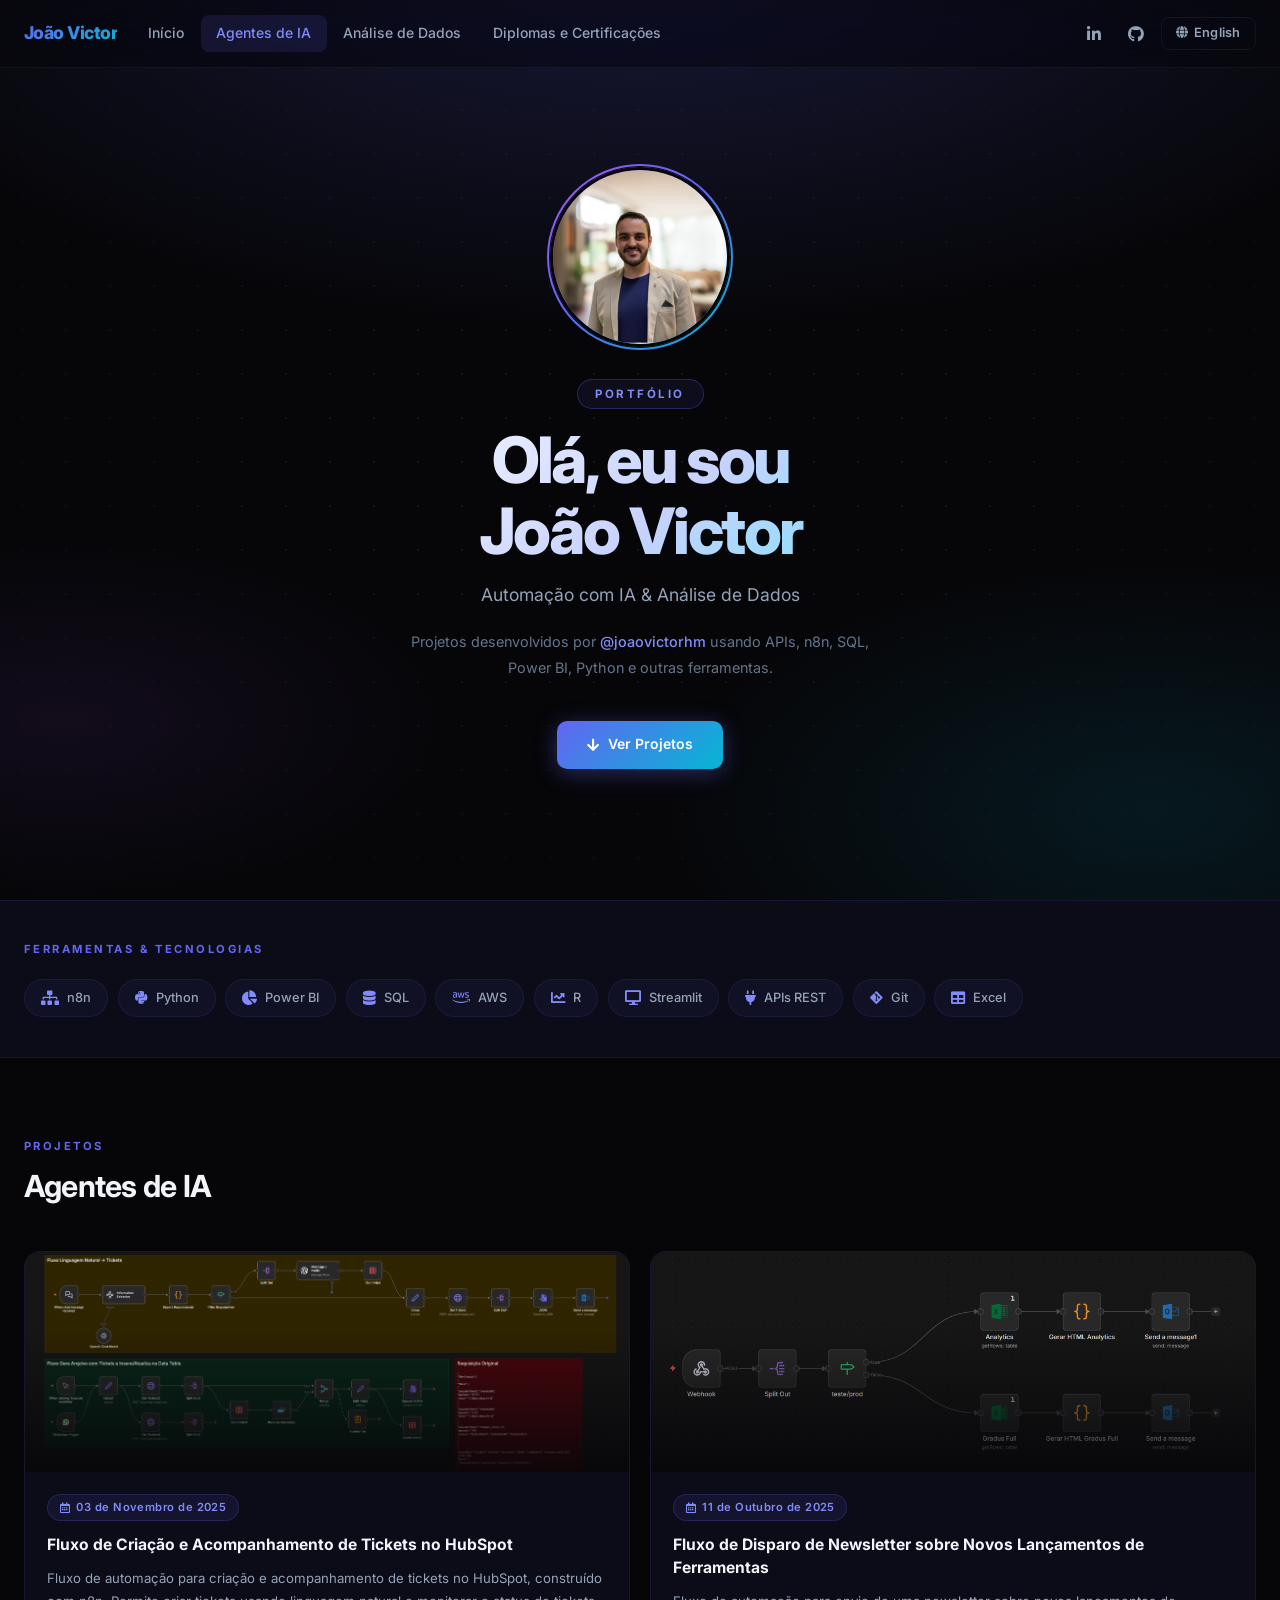
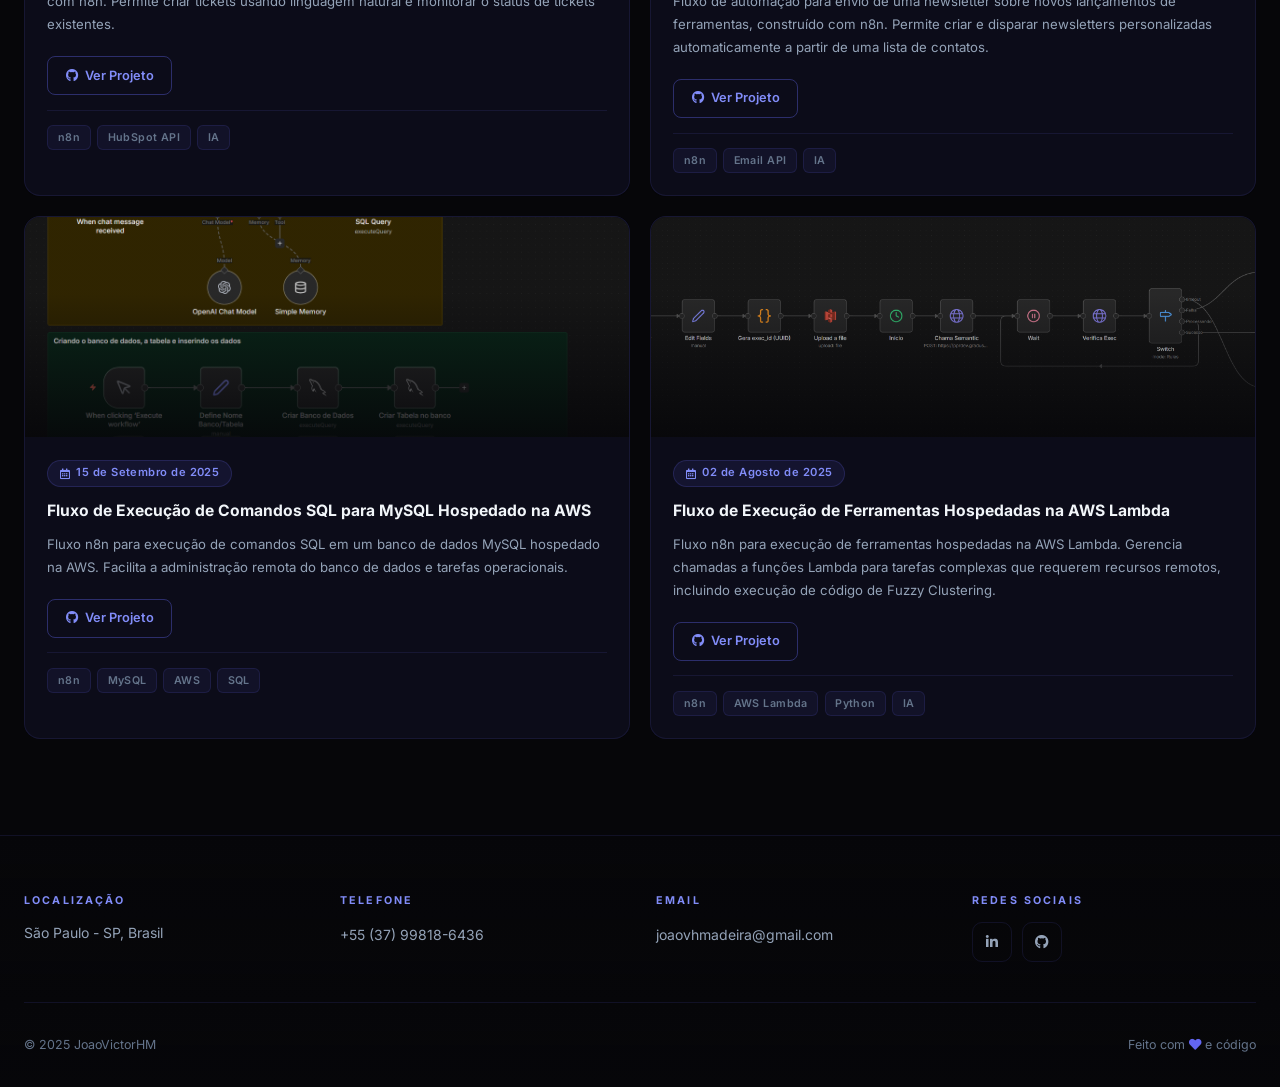
==== commit 45a3c249: "Redesign completo do portfólio com novo sistema visual Substitui o template HTML5UP Massively por um" ====
--- a/ai_agents.html
+++ b/ai_agents.html
@@ -1,186 +1,288 @@
-<!DOCTYPE HTML>
-<!--
-	Massively by HTML5 UP
-	html5up.net | @ajlkn
-	Free for personal and commercial use under the CCA 3.0 license (html5up.net/license)
--->
-<html>
-	<head>
-		<title>Projetos de João Victor</title>
-		<meta charset="utf-8" />
-		<meta name="viewport" content="width=device-width, initial-scale=1, user-scalable=no" />
-		<link rel="stylesheet" href="assets/css/main.css" />
-		<noscript><link rel="stylesheet" href="assets/css/noscript.css" /></noscript>
-	</head>
-	<body class="is-preload">
-
-		<!-- Wrapper -->
-			<div id="wrapper" class="fade-in">
-
-				<!-- Intro -->
-					<div id="intro">
-						<img src="images/profile-pic.png" alt="profile-pic" width="250" height="250">
-						<h1>Olá meu nome é<br />
-						João Victor</h1>
-						<h2>e esse é meu portifolio</h2>
-						<p>Aqui serão apresentados projetos desenvolvidos por <a href="https://www.linkedin.com/in/jo%C3%A3o-victor-henrique-madeira-68120015b/" target="_blank">@joaovictorhm</a> usando API's, n8n, SQL, Power BI, Python e outras ferramentas.<br />
-						<ul class="actions">
-							<li><a href="#nav" class="button icon solid solo fa-arrow-down scrolly">Continue</a></li>
-						</ul>
-					</div>
-
-				<!-- Nav -->
-					<nav id="nav">
-						<ul class="links">
-							<li class="active"><a href="ai_agents.html">Agentes de IA</a></li>
-							<li><a href="index.html">Análise de Dados</a></li>
-							<li><a href="degrees.html">Diplomas e Certificações</a></li>
-						</ul>
-						<ul class="icons">
-							<li><a href="https://www.linkedin.com/in/jo%C3%A3o-victor-henrique-madeira-68120015b/" target="_blank" class="icon brands fa-linkedin"><span class="label">Linkedin</span></a></li>
-							<li><a href="https://github.com/JoaoVictor-HM" target="_blank" class="icon brands fa-github"><span class="label">GitHub</span></a></li>
-						</ul>
-						<ul class="actions" style="margin: 0 0 0 2em;">
-    <li><a href="ai_agents_en.html" class="button small icon solid fa-language" style="color: #ffffff !important; border-color: #ffffff !important;">English</a></li>
-</ul>
-					</nav>
-
-				<!-- Main -->
-					<div id="main">
-
-						<!-- Posts -->
-							<section class="posts">
-								
-								<article>
-									<header>
-										<span class="date">03 de Novembro de 2025</span>
-										<h2><a href="https://github.com/joaovhmadeira-web/N8N-Workflows/blob/main/hubspot.json" target="_blank">Fluxo de Criação e Acompanhamento de Tickets do Hubspot<br /></a></h2>
-									</header>
-									<a href="https://github.com/joaovhmadeira-web/N8N-Workflows/blob/main/hubspot.json" target="_blank" class="image fit"><img src="images/hubspot.png" alt="" /></a>
-									<p>Fluxo de automação de criação e acompanhamento de tickets no Hubspot, desenvolvido com a ferramenta N8N. O fluxo permite criar tickets no Hubspot a partir de linguagem natural, e acompanhar o status dos tickts já existentes.</p>
-									<ul class="actions special">
-										<li><a href="https://github.com/joaovhmadeira-web/N8N-Workflows/blob/main/hubspot.json" target="_blank" class="button">Ver Projeto</a></li>
-									</ul>
-								</article>
-								<article>
-									<header>
-										<span class="date">11 de Outubro de 2025</span>
-										<h2><a href="https://github.com/joaovhmadeira-web/N8N-Workflows/blob/main/newsletter.json" target="_blank">Fluxo para o Disparo de uma Newsletter de Novas Ferramentas Lançadas<br /></a></h2>
-									</header>
-									<a href="https://github.com/joaovhmadeira-web/N8N-Workflows/blob/main/newsletter.json" target="_blank" class="image fit"><img src="images/newsletter.png" alt="" /></a>
-									<p>Fluxo de automação para o disparo de uma newsletter com novas ferramentas lançadas, desenvolvido com a ferramenta N8N. O fluxo permite criar e enviar newsletters personalizadas automaticamente com base em uma relação de contatos.</p>
-									<ul class="actions special">
-										<li><a href="https://github.com/joaovhmadeira-web/N8N-Workflows/blob/main/newsletter.json" target="_blank" class="button">Ver Projeto</a></li>
-									</ul>
-								</article>
-								<article>
-									<header>
-										<span class="date">15 de Setembro de 2025</span>
-										<h2><a href="https://github.com/joaovhmadeira-web/N8N-Workflows/blob/main/mysql.json" target="_blank">Fluxo para execução de comandos SQL em uma base MySQL hospedada na AWS<br /></a></h2>
-									</header>
-									<a href="https://github.com/joaovhmadeira-web/N8N-Workflows/blob/main/mysql.json" target="_blank" class="image fit"><img src="images/mysql.png" alt="" /></a>
-									<p>Fluxo de automação para a execução de comandos SQL em uma base MySQL hospedada na AWS, desenvolvido com a ferramenta N8N. O fluxo permite executar comandos SQL em uma base de dados remota, facilitando a automação de tarefas administrativas e operacionais.</p>
-									<ul class="actions special">
-										<li><a href="https://github.com/joaovhmadeira-web/N8N-Workflows/blob/main/mysql.json" target="_blank" class="button">Ver Projeto</a></li>
-									</ul>
-								</article>
-								<article>
-									<header>
-										<span class="date">02 de Agosto de 2025</span>
-										<h2><a href="https://github.com/joaovhmadeira-web/N8N-Workflows/blob/main/ppr_tool_calling.json" target="_blank">Fluxo para execução de uma ferramenta hospedada na AWS Lamda<br /></a></h2>
-									</header>
-									<a href="https://github.com/joaovhmadeira-web/N8N-Workflows/blob/main/ppr_tool_calling.json" target="_blank" class="image fit"><img src="images/ppr_tool_calling.png" alt="" /></a>
-									<p>Fluxo de automação para a execução de uma ferramenta hospedada na AWS Lambda, desenvolvido com a ferramenta N8N. O fluxo permite chamar uma ferramenta hospedada em uma função Lambda da AWS, facilitando a automação de tarefas que exigem acesso a recursos remotos, e que são mais complexos. O fluxo facilita a execução de um código de Fuzzy Clustering.</p>
-									<ul class="actions special">
-										<li><a href="https://github.com/joaovhmadeira-web/N8N-Workflows/blob/main/ppr_tool_calling.json" target="_blank" class="button">Ver Projeto</a></li>
-									</ul>
-								</article>
-							</section>
-								
-								<!-- <article>
-									<header>
-										<span class="date">April 11, 2017</span>
-										<h2><a href="#">Odio magna<br />
-										sed consectetur</a></h2>
-									</header>
-									<a href="#" class="image fit"><img src="images/pic06.jpg" alt="" /></a>
-									<p>Donec eget ex magna. Interdum et malesuada fames ac ante ipsum primis in faucibus. Pellentesque venenatis dolor imperdiet dolor mattis sagittis magna etiam.</p>
-									<ul class="actions special">
-										<li><a href="#" class="button">Full Story</a></li>
-									</ul>
-								</article>
-								<article>
-									<header>
-										<span class="date">April 7, 2017</span>
-										<h2><a href="#">Augue lorem<br />
-										primis vestibulum</a></h2>
-									</header>
-									<a href="#" class="image fit"><img src="images/pic07.jpg" alt="" /></a>
-									<p>Donec eget ex magna. Interdum et malesuada fames ac ante ipsum primis in faucibus. Pellentesque venenatis dolor imperdiet dolor mattis sagittis magna etiam.</p>
-									<ul class="actions special">
-										<li><a href="#" class="button">Full Story</a></li>
-									</ul>
-								</article>
-							</section> -->
-
-						<!-- Footer -->
-							<!-- <footer> -->
-								<!-- <div class="pagination"> -->
-									<!--<a href="#" class="previous">Prev</a>-->
-									<!-- <a href="#" class="page active">1</a> -->
-									<!-- <a href="#" class="page">2</a> -->
-									<!-- <a href="#" class="page">3</a>
-									<span class="extra">&hellip;</span> -->
-									<!-- <a href="#" class="page">8</a>
-									<a href="#" class="page">9</a>
-									<a href="#" class="page">10</a>
-									<a href="#" class="next">Next</a> -->
-								<!-- </div>
-							</footer> -->
-
-					</div>
-
-				<!-- Footer -->
-					<footer id="footer">
-						<section class="split contact">
-							<section class="alt">
-								<h3>Location</h3>
-								<p>São Paulo - SP,  Brazil
-								</p>
-							</section>
-							<section>
-								<h3>Phone</h3>
-								<p><a href="tel:+5537998186436">+55 (37) 99818-6436</a></p>
-							</section>
-							<section>
-								<h3>Email</h3>
-								<p><a href="https://mail.google.com/mail/?view=cm&fs=1&to=joaovhmadeira@gmail.com" target="_blank">joaovhmadeira@gmail.com</a></p>
-							</section>
-							<section>
-								<h3>Social</h3>
-								<ul class="icons alt">
-									<li><a href="https://www.linkedin.com/in/jo%C3%A3o-victor-henrique-madeira-68120015b/" target="_blank" class="icon brands alt fa-linkedin"><span class="label">Linkedin</span></a></li>
-									<li><a href="https://github.com/JoaoVictor-HM" target="_blank" class="icon brands alt fa-github"><span class="label">GitHub</span></a></li>
-								</ul>
-							</section>
-						</section>
-					</footer>
-
-				<!-- Copyright -->
-					<div id="copyright">
-						<ul><li>&copy; JoaoVictorHM</li><li>Design: <a href="https://html5up.net">HTML5 UP</a></li></ul>
-					</div>
-
-			</div>
-
-		<!-- Scripts -->
-			<script src="assets/js/jquery.min.js"></script>
-			<script src="assets/js/jquery.scrollex.min.js"></script>
-			<script src="assets/js/jquery.scrolly.min.js"></script>
-			<script src="assets/js/browser.min.js"></script>
-			<script src="assets/js/breakpoints.min.js"></script>
-			<script src="assets/js/util.js"></script>
-			<script src="assets/js/main.js"></script>
-
-	</body>
+<!DOCTYPE html>
+<html lang="pt-BR">
+<head>
+  <meta charset="UTF-8" />
+  <meta name="viewport" content="width=device-width, initial-scale=1.0" />
+  <title>João Victor — Agentes de IA</title>
+  <link rel="preconnect" href="https://fonts.googleapis.com">
+  <link rel="preconnect" href="https://fonts.gstatic.com" crossorigin>
+  <link href="https://fonts.googleapis.com/css2?family=Inter:wght@300;400;500;600;700;800&display=swap" rel="stylesheet">
+  <link rel="stylesheet" href="assets/css/fontawesome-all.min.css" />
+  <link rel="stylesheet" href="assets/css/style.css" />
+</head>
+<body>
+
+  <!-- NAVBAR -->
+  <nav class="navbar" id="navbar">
+    <div class="nav-inner">
+      <a href="index.html" class="nav-brand">João Victor</a>
+      <ul class="nav-links">
+        <li><a href="index.html">Início</a></li>
+        <li class="active"><a href="ai_agents.html">Agentes de IA</a></li>
+        <li><a href="data_analytics.html">Análise de Dados</a></li>
+        <li><a href="degrees.html">Diplomas e Certificações</a></li>
+      </ul>
+      <div class="nav-actions">
+        <a href="https://www.linkedin.com/in/jo%C3%A3o-victor-henrique-madeira-68120015b/" target="_blank" class="nav-icon" title="LinkedIn">
+          <i class="fab fa-linkedin-in"></i>
+          <span class="sr-only">LinkedIn</span>
+        </a>
+        <a href="https://github.com/JoaoVictor-HM" target="_blank" class="nav-icon" title="GitHub">
+          <i class="fab fa-github"></i>
+          <span class="sr-only">GitHub</span>
+        </a>
+        <a href="ai_agents_en.html" class="nav-lang">
+          <i class="fas fa-globe"></i>
+          English
+        </a>
+      </div>
+      <button class="nav-toggle" aria-label="Abrir menu">
+        <span></span><span></span><span></span>
+      </button>
+    </div>
+  </nav>
+
+  <!-- MOBILE NAV -->
+  <div class="nav-mobile" id="navMobile">
+    <ul>
+      <li><a href="index.html">Início</a></li>
+      <li class="active"><a href="ai_agents.html">Agentes de IA</a></li>
+      <li><a href="data_analytics.html">Análise de Dados</a></li>
+      <li><a href="degrees.html">Diplomas e Certificações</a></li>
+    </ul>
+    <div class="nav-mobile-divider"></div>
+    <div class="nav-mobile-actions">
+      <a href="https://www.linkedin.com/in/jo%C3%A3o-victor-henrique-madeira-68120015b/" target="_blank" class="nav-icon" title="LinkedIn">
+        <i class="fab fa-linkedin-in"></i>
+      </a>
+      <a href="https://github.com/JoaoVictor-HM" target="_blank" class="nav-icon" title="GitHub">
+        <i class="fab fa-github"></i>
+      </a>
+      <a href="ai_agents_en.html" class="nav-lang" style="margin-left:auto">
+        <i class="fas fa-globe"></i> English
+      </a>
+    </div>
+  </div>
+
+  <!-- HERO -->
+  <section class="hero">
+    <div class="hero-bg"></div>
+    <div class="hero-grid"></div>
+    <div class="hero-content">
+      <div class="hero-avatar-wrap">
+        <div class="hero-avatar-ring"></div>
+        <div class="hero-avatar">
+          <img src="images/profile-pic.png" alt="João Victor" />
+        </div>
+      </div>
+      <span class="hero-eyebrow">Portfólio</span>
+      <h1 class="hero-title">Olá, eu sou<br>João Victor</h1>
+      <p class="hero-subtitle">Automação com IA &amp; Análise de Dados</p>
+      <p class="hero-desc">
+        Projetos desenvolvidos por
+        <a href="https://www.linkedin.com/in/jo%C3%A3o-victor-henrique-madeira-68120015b/" target="_blank">@joaovictorhm</a>
+        usando APIs, n8n, SQL, Power BI, Python e outras ferramentas.
+      </p>
+      <a href="#main-content" class="hero-cta">
+        <i class="fas fa-arrow-down"></i>
+        Ver Projetos
+      </a>
+    </div>
+  </section>
+
+  <!-- SKILLS -->
+  <section class="skills-section">
+    <div class="skills-inner">
+      <div class="skills-header">
+        <p class="section-eyebrow">Ferramentas &amp; Tecnologias</p>
+      </div>
+      <div class="skills-chips">
+        <span class="skill-chip"><i class="fas fa-sitemap"></i> n8n</span>
+        <span class="skill-chip"><i class="fab fa-python"></i> Python</span>
+        <span class="skill-chip"><i class="fas fa-chart-pie"></i> Power BI</span>
+        <span class="skill-chip"><i class="fas fa-database"></i> SQL</span>
+        <span class="skill-chip"><i class="fab fa-aws"></i> AWS</span>
+        <span class="skill-chip"><i class="fas fa-chart-line"></i> R</span>
+        <span class="skill-chip"><i class="fas fa-desktop"></i> Streamlit</span>
+        <span class="skill-chip"><i class="fas fa-plug"></i> APIs REST</span>
+        <span class="skill-chip"><i class="fab fa-git-alt"></i> Git</span>
+        <span class="skill-chip"><i class="fas fa-table"></i> Excel</span>
+      </div>
+    </div>
+  </section>
+
+  <!-- MAIN -->
+  <main class="main-wrap" id="main-content">
+
+    <div class="section-header">
+      <p class="section-eyebrow">Projetos</p>
+      <h2 class="section-title">Agentes de IA</h2>
+    </div>
+
+    <div class="cards-grid">
+
+      <article class="card">
+        <a href="https://github.com/joaovhmadeira-web/N8N-Workflows/blob/main/hubspot.json" target="_blank" class="card-thumb">
+          <img src="images/hubspot.png" alt="HubSpot Workflow" />
+          <div class="card-thumb-overlay"></div>
+        </a>
+        <div class="card-body">
+          <span class="card-date">
+            <i class="far fa-calendar-alt"></i>
+            03 de Novembro de 2025
+          </span>
+          <h3 class="card-title">
+            <a href="https://github.com/joaovhmadeira-web/N8N-Workflows/blob/main/hubspot.json" target="_blank">
+              Fluxo de Criação e Acompanhamento de Tickets no HubSpot
+            </a>
+          </h3>
+          <p class="card-desc">
+            Fluxo de automação para criação e acompanhamento de tickets no HubSpot, construído com n8n. Permite criar tickets usando linguagem natural e monitorar o status de tickets existentes.
+          </p>
+          <a href="https://github.com/joaovhmadeira-web/N8N-Workflows/blob/main/hubspot.json" target="_blank" class="btn">
+            <i class="fab fa-github"></i>
+            Ver Projeto
+          </a>
+          <div class="card-tags">
+            <span class="card-tag">n8n</span>
+            <span class="card-tag">HubSpot API</span>
+            <span class="card-tag">IA</span>
+          </div>
+        </div>
+      </article>
+
+      <article class="card">
+        <a href="https://github.com/joaovhmadeira-web/N8N-Workflows/blob/main/newsletter.json" target="_blank" class="card-thumb">
+          <img src="images/newsletter.png" alt="Newsletter Workflow" />
+          <div class="card-thumb-overlay"></div>
+        </a>
+        <div class="card-body">
+          <span class="card-date">
+            <i class="far fa-calendar-alt"></i>
+            11 de Outubro de 2025
+          </span>
+          <h3 class="card-title">
+            <a href="https://github.com/joaovhmadeira-web/N8N-Workflows/blob/main/newsletter.json" target="_blank">
+              Fluxo de Disparo de Newsletter sobre Novos Lançamentos de Ferramentas
+            </a>
+          </h3>
+          <p class="card-desc">
+            Fluxo de automação para envio de uma newsletter sobre novos lançamentos de ferramentas, construído com n8n. Permite criar e disparar newsletters personalizadas automaticamente a partir de uma lista de contatos.
+          </p>
+          <a href="https://github.com/joaovhmadeira-web/N8N-Workflows/blob/main/newsletter.json" target="_blank" class="btn">
+            <i class="fab fa-github"></i>
+            Ver Projeto
+          </a>
+          <div class="card-tags">
+            <span class="card-tag">n8n</span>
+            <span class="card-tag">Email API</span>
+            <span class="card-tag">IA</span>
+          </div>
+        </div>
+      </article>
+
+      <article class="card">
+        <a href="https://github.com/joaovhmadeira-web/N8N-Workflows/blob/main/mysql.json" target="_blank" class="card-thumb">
+          <img src="images/mysql.png" alt="MySQL AWS Workflow" />
+          <div class="card-thumb-overlay"></div>
+        </a>
+        <div class="card-body">
+          <span class="card-date">
+            <i class="far fa-calendar-alt"></i>
+            15 de Setembro de 2025
+          </span>
+          <h3 class="card-title">
+            <a href="https://github.com/joaovhmadeira-web/N8N-Workflows/blob/main/mysql.json" target="_blank">
+              Fluxo de Execução de Comandos SQL para MySQL Hospedado na AWS
+            </a>
+          </h3>
+          <p class="card-desc">
+            Fluxo n8n para execução de comandos SQL em um banco de dados MySQL hospedado na AWS. Facilita a administração remota do banco de dados e tarefas operacionais.
+          </p>
+          <a href="https://github.com/joaovhmadeira-web/N8N-Workflows/blob/main/mysql.json" target="_blank" class="btn">
+            <i class="fab fa-github"></i>
+            Ver Projeto
+          </a>
+          <div class="card-tags">
+            <span class="card-tag">n8n</span>
+            <span class="card-tag">MySQL</span>
+            <span class="card-tag">AWS</span>
+            <span class="card-tag">SQL</span>
+          </div>
+        </div>
+      </article>
+
+      <article class="card">
+        <a href="https://github.com/joaovhmadeira-web/N8N-Workflows/blob/main/ppr_tool_calling.json" target="_blank" class="card-thumb">
+          <img src="images/ppr_tool_calling.png" alt="AWS Lambda Workflow" />
+          <div class="card-thumb-overlay"></div>
+        </a>
+        <div class="card-body">
+          <span class="card-date">
+            <i class="far fa-calendar-alt"></i>
+            02 de Agosto de 2025
+          </span>
+          <h3 class="card-title">
+            <a href="https://github.com/joaovhmadeira-web/N8N-Workflows/blob/main/ppr_tool_calling.json" target="_blank">
+              Fluxo de Execução de Ferramentas Hospedadas na AWS Lambda
+            </a>
+          </h3>
+          <p class="card-desc">
+            Fluxo n8n para execução de ferramentas hospedadas na AWS Lambda. Gerencia chamadas a funções Lambda para tarefas complexas que requerem recursos remotos, incluindo execução de código de Fuzzy Clustering.
+          </p>
+          <a href="https://github.com/joaovhmadeira-web/N8N-Workflows/blob/main/ppr_tool_calling.json" target="_blank" class="btn">
+            <i class="fab fa-github"></i>
+            Ver Projeto
+          </a>
+          <div class="card-tags">
+            <span class="card-tag">n8n</span>
+            <span class="card-tag">AWS Lambda</span>
+            <span class="card-tag">Python</span>
+            <span class="card-tag">IA</span>
+          </div>
+        </div>
+      </article>
+
+    </div>
+  </main>
+
+  <!-- FOOTER -->
+  <footer>
+    <div class="footer-inner">
+      <div class="footer-grid">
+        <div class="footer-col">
+          <h4>Localização</h4>
+          <p>São Paulo - SP, Brasil</p>
+        </div>
+        <div class="footer-col">
+          <h4>Telefone</h4>
+          <a href="tel:+5537998186436">+55 (37) 99818-6436</a>
+        </div>
+        <div class="footer-col">
+          <h4>Email</h4>
+          <a href="https://mail.google.com/mail/?view=cm&fs=1&to=joaovhmadeira@gmail.com" target="_blank">
+            joaovhmadeira@gmail.com
+          </a>
+        </div>
+        <div class="footer-col">
+          <h4>Redes Sociais</h4>
+          <div class="footer-social">
+            <a href="https://www.linkedin.com/in/jo%C3%A3o-victor-henrique-madeira-68120015b/" target="_blank" class="footer-social-btn" title="LinkedIn">
+              <i class="fab fa-linkedin-in"></i>
+            </a>
+            <a href="https://github.com/JoaoVictor-HM" target="_blank" class="footer-social-btn" title="GitHub">
+              <i class="fab fa-github"></i>
+            </a>
+          </div>
+        </div>
+      </div>
+      <div class="footer-bottom">
+        <span>&copy; 2025 JoaoVictorHM</span>
+        <span>Feito com <i class="fas fa-heart" style="color:var(--indigo)"></i> e código</span>
+      </div>
+    </div>
+  </footer>
+
+  <script src="assets/js/main.js"></script>
+</body>
 </html>
--- a/assets/css/style.css
+++ b/assets/css/style.css
@@ -0,0 +1,1288 @@
+/* ============================================
+   PORTFOLIO — Modern Design System
+   Inspired by Blueprint + HeroUI aesthetics
+   ============================================ */
+
+*, *::before, *::after {
+  box-sizing: border-box;
+  margin: 0;
+  padding: 0;
+}
+
+:root {
+  --bg:        #060609;
+  --bg-2:      #0c0c18;
+  --bg-3:      #111122;
+  --card-bg:   rgba(14, 14, 28, 0.88);
+
+  --indigo:       #6366f1;
+  --indigo-light: #818cf8;
+  --cyan:         #06b6d4;
+  --purple:       #a855f7;
+
+  --text:   #f1f5f9;
+  --text-2: #94a3b8;
+  --text-3: #64748b;
+
+  --border:       rgba(99, 102, 241, 0.12);
+  --border-hover: rgba(99, 102, 241, 0.38);
+
+  --gradient:      linear-gradient(135deg, #6366f1 0%, #06b6d4 100%);
+  --gradient-wide: linear-gradient(135deg, #a855f7 0%, #6366f1 45%, #06b6d4 100%);
+
+  --shadow-card:  0 2px 12px rgba(0, 0, 0, 0.45);
+  --shadow-hover: 0 20px 60px -10px rgba(99, 102, 241, 0.28);
+
+  --radius:    12px;
+  --radius-lg: 16px;
+  --radius-xl: 22px;
+
+  --ease: cubic-bezier(0.4, 0, 0.2, 1);
+  --nav-h: 68px;
+}
+
+html {
+  scroll-behavior: smooth;
+  font-size: 16px;
+}
+
+body {
+  font-family: 'Inter', system-ui, -apple-system, BlinkMacSystemFont, sans-serif;
+  background-color: var(--bg);
+  color: var(--text);
+  line-height: 1.6;
+  overflow-x: hidden;
+  min-height: 100vh;
+}
+
+img { max-width: 100%; display: block; }
+a   { text-decoration: none; transition: color 0.2s var(--ease); }
+
+::-webkit-scrollbar       { width: 5px; }
+::-webkit-scrollbar-track  { background: var(--bg-2); }
+::-webkit-scrollbar-thumb  { background: var(--indigo); border-radius: 3px; }
+
+/* ============================================
+   NAVBAR
+   ============================================ */
+.navbar {
+  position: fixed;
+  top: 0; left: 0; right: 0;
+  height: var(--nav-h);
+  z-index: 100;
+  backdrop-filter: blur(24px) saturate(180%);
+  -webkit-backdrop-filter: blur(24px) saturate(180%);
+  background: rgba(6, 6, 9, 0.55);
+  border-bottom: 1px solid var(--border);
+  transition: background 0.35s var(--ease), border-color 0.35s var(--ease), box-shadow 0.35s var(--ease);
+}
+
+.navbar.scrolled {
+  background: rgba(6, 6, 9, 0.94);
+  border-bottom-color: rgba(99, 102, 241, 0.22);
+  box-shadow: 0 4px 30px rgba(0, 0, 0, 0.3);
+}
+
+.nav-inner {
+  max-width: 1280px;
+  margin: 0 auto;
+  padding: 0 1.5rem;
+  height: 100%;
+  display: flex;
+  align-items: center;
+  gap: 1rem;
+}
+
+.nav-brand {
+  font-size: 1.1rem;
+  font-weight: 800;
+  letter-spacing: -0.03em;
+  background: var(--gradient);
+  -webkit-background-clip: text;
+  -webkit-text-fill-color: transparent;
+  background-clip: text;
+  flex-shrink: 0;
+  white-space: nowrap;
+}
+
+.nav-links {
+  display: flex;
+  list-style: none;
+  gap: 0.1rem;
+  flex: 1;
+}
+
+.nav-links a {
+  display: block;
+  padding: 0.45rem 0.95rem;
+  border-radius: 8px;
+  color: var(--text-2);
+  font-size: 0.875rem;
+  font-weight: 500;
+  white-space: nowrap;
+  transition: all 0.2s var(--ease);
+}
+
+.nav-links a:hover {
+  color: var(--text);
+  background: rgba(255, 255, 255, 0.05);
+}
+
+.nav-links li.active a {
+  color: var(--indigo-light);
+  background: rgba(99, 102, 241, 0.13);
+}
+
+.nav-actions {
+  display: flex;
+  align-items: center;
+  gap: 0.4rem;
+  flex-shrink: 0;
+}
+
+.nav-icon {
+  display: flex;
+  align-items: center;
+  justify-content: center;
+  width: 36px;
+  height: 36px;
+  border-radius: 8px;
+  color: var(--text-2);
+  font-size: 1rem;
+  border: 1px solid transparent;
+  transition: all 0.2s var(--ease);
+}
+
+.nav-icon:hover {
+  color: var(--text);
+  background: rgba(255, 255, 255, 0.06);
+  border-color: var(--border);
+}
+
+.nav-lang {
+  display: inline-flex;
+  align-items: center;
+  gap: 0.35rem;
+  padding: 0.35rem 0.9rem;
+  border-radius: 8px;
+  border: 1px solid var(--border);
+  color: var(--text-2);
+  font-size: 0.8rem;
+  font-weight: 600;
+  letter-spacing: 0.02em;
+  transition: all 0.2s var(--ease);
+  white-space: nowrap;
+}
+
+.nav-lang:hover {
+  border-color: var(--indigo);
+  color: var(--indigo-light);
+  background: rgba(99, 102, 241, 0.08);
+}
+
+.nav-toggle {
+  display: none;
+  flex-direction: column;
+  gap: 5px;
+  cursor: pointer;
+  padding: 4px;
+  margin-left: auto;
+  background: none;
+  border: none;
+}
+
+.nav-toggle span {
+  display: block;
+  width: 22px;
+  height: 2px;
+  background: var(--text-2);
+  border-radius: 2px;
+  transition: all 0.3s var(--ease);
+}
+
+/* Mobile nav drawer */
+.nav-mobile {
+  display: none;
+  position: fixed;
+  top: var(--nav-h);
+  left: 0; right: 0;
+  background: rgba(7, 7, 13, 0.97);
+  backdrop-filter: blur(24px);
+  -webkit-backdrop-filter: blur(24px);
+  border-bottom: 1px solid var(--border);
+  padding: 1rem 1.5rem 1.25rem;
+  z-index: 99;
+  flex-direction: column;
+  gap: 0.2rem;
+  box-shadow: 0 8px 32px rgba(0, 0, 0, 0.4);
+}
+
+.nav-mobile.open { display: flex; }
+
+.nav-mobile ul { list-style: none; display: flex; flex-direction: column; gap: 0.2rem; }
+
+.nav-mobile a {
+  display: block;
+  padding: 0.7rem 1rem;
+  border-radius: 8px;
+  color: var(--text-2);
+  font-size: 0.9rem;
+  font-weight: 500;
+  transition: all 0.2s var(--ease);
+}
+
+.nav-mobile a:hover { color: var(--text); background: rgba(255, 255, 255, 0.05); }
+.nav-mobile li.active a { color: var(--indigo-light); background: rgba(99, 102, 241, 0.12); }
+
+.nav-mobile-divider {
+  height: 1px;
+  background: var(--border);
+  margin: 0.6rem 0;
+}
+
+.nav-mobile-actions {
+  display: flex;
+  align-items: center;
+  gap: 0.6rem;
+  padding: 0.25rem 0.5rem;
+}
+
+/* ============================================
+   HERO
+   ============================================ */
+.hero {
+  position: relative;
+  min-height: 100vh;
+  display: flex;
+  flex-direction: column;
+  align-items: center;
+  justify-content: center;
+  padding: calc(var(--nav-h) + 3rem) 2rem 5rem;
+  text-align: center;
+  overflow: hidden;
+}
+
+.hero-bg {
+  position: absolute;
+  inset: 0;
+  background:
+    radial-gradient(ellipse 110% 70% at 50% -5%,  rgba(99, 102, 241, 0.2)  0%, transparent 60%),
+    radial-gradient(ellipse 70%  50% at 90%  90%,  rgba(6, 182, 212, 0.11)  0%, transparent 55%),
+    radial-gradient(ellipse 60%  40% at  5%  80%,  rgba(168, 85, 247, 0.08) 0%, transparent 50%);
+  animation: heroBgPulse 12s ease-in-out infinite alternate;
+}
+
+@keyframes heroBgPulse {
+  from { opacity: 0.75; transform: scale(1);    }
+  to   { opacity: 1;    transform: scale(1.06); }
+}
+
+.hero-grid {
+  position: absolute;
+  inset: 0;
+  background-image: radial-gradient(circle, rgba(99, 102, 241, 0.13) 1px, transparent 1px);
+  background-size: 44px 44px;
+  mask-image: radial-gradient(ellipse 90% 85% at 50% 50%, black 20%, transparent 100%);
+  -webkit-mask-image: radial-gradient(ellipse 90% 85% at 50% 50%, black 20%, transparent 100%);
+}
+
+.hero-content {
+  position: relative;
+  z-index: 1;
+  max-width: 680px;
+  width: 100%;
+}
+
+/* Avatar with animated gradient ring */
+.hero-avatar-wrap {
+  position: relative;
+  width: 180px;
+  height: 180px;
+  margin: 0 auto 2rem;
+}
+
+.hero-avatar-ring {
+  position: absolute;
+  inset: -3px;
+  border-radius: 50%;
+  background: var(--gradient-wide);
+  animation: ringHue 5s linear infinite;
+}
+
+@keyframes ringHue {
+  from { filter: hue-rotate(0deg);   }
+  to   { filter: hue-rotate(360deg); }
+}
+
+.hero-avatar {
+  position: relative;
+  width: 180px;
+  height: 180px;
+  border-radius: 50%;
+  overflow: hidden;
+  border: 3px solid var(--bg);
+  z-index: 1;
+  box-shadow: 0 0 0 1px var(--bg);
+}
+
+.hero-avatar img {
+  width: 100%;
+  height: 100%;
+  object-fit: cover;
+}
+
+.hero-eyebrow {
+  display: inline-block;
+  font-size: 0.72rem;
+  font-weight: 700;
+  letter-spacing: 0.22em;
+  text-transform: uppercase;
+  color: var(--indigo-light);
+  margin-bottom: 1rem;
+  padding: 0.3rem 1.1rem;
+  border-radius: 100px;
+  border: 1px solid rgba(99, 102, 241, 0.3);
+  background: rgba(99, 102, 241, 0.08);
+}
+
+.hero-title {
+  font-size: clamp(2.2rem, 5.5vw, 4rem);
+  font-weight: 800;
+  letter-spacing: -0.04em;
+  line-height: 1.1;
+  margin-bottom: 0.9rem;
+  background: linear-gradient(140deg, #ffffff 0%, #c7d2fe 55%, #67e8f9 100%);
+  -webkit-background-clip: text;
+  -webkit-text-fill-color: transparent;
+  background-clip: text;
+}
+
+.hero-subtitle {
+  font-size: clamp(0.95rem, 2vw, 1.1rem);
+  color: var(--text-2);
+  margin-bottom: 1.25rem;
+  font-weight: 400;
+}
+
+.hero-desc {
+  font-size: 0.9rem;
+  color: var(--text-3);
+  line-height: 1.8;
+  max-width: 480px;
+  margin: 0 auto 2.5rem;
+}
+
+.hero-desc a { color: var(--indigo-light); font-weight: 500; }
+.hero-desc a:hover { color: var(--cyan); }
+
+.hero-cta {
+  display: inline-flex;
+  align-items: center;
+  gap: 0.55rem;
+  padding: 0.8rem 1.9rem;
+  border-radius: 10px;
+  background: var(--gradient);
+  color: #fff;
+  font-size: 0.875rem;
+  font-weight: 600;
+  box-shadow: 0 4px 22px rgba(99, 102, 241, 0.38);
+  transition: transform 0.2s var(--ease), box-shadow 0.2s var(--ease);
+  border: none;
+  cursor: pointer;
+}
+
+.hero-cta:hover {
+  color: #fff;
+  transform: translateY(-2px);
+  box-shadow: 0 8px 32px rgba(99, 102, 241, 0.52);
+}
+
+/* Staggered entrance */
+.hero-content > * {
+  opacity: 0;
+  animation: heroUp 0.7s var(--ease) forwards;
+}
+
+.hero-avatar-wrap { animation-delay: 0.05s; }
+.hero-eyebrow     { animation-delay: 0.2s;  }
+.hero-title       { animation-delay: 0.3s;  }
+.hero-subtitle    { animation-delay: 0.4s;  }
+.hero-desc        { animation-delay: 0.5s;  }
+.hero-cta         { animation-delay: 0.6s;  }
+
+@keyframes heroUp {
+  from { opacity: 0; transform: translateY(22px); }
+  to   { opacity: 1; transform: translateY(0);    }
+}
+
+/* ============================================
+   MAIN CONTENT WRAPPER
+   ============================================ */
+.main-wrap {
+  max-width: 1280px;
+  margin: 0 auto;
+  padding: 5rem 1.5rem 6rem;
+}
+
+.section-header { margin-bottom: 2.5rem; }
+
+.section-eyebrow {
+  font-size: 0.7rem;
+  font-weight: 700;
+  letter-spacing: 0.22em;
+  text-transform: uppercase;
+  color: var(--indigo);
+  margin-bottom: 0.4rem;
+}
+
+.section-title {
+  font-size: clamp(1.4rem, 3vw, 1.9rem);
+  font-weight: 700;
+  letter-spacing: -0.025em;
+  color: var(--text);
+}
+
+/* ============================================
+   CARDS GRID
+   ============================================ */
+.cards-grid {
+  display: grid;
+  grid-template-columns: repeat(2, 1fr);
+  gap: 1.25rem;
+}
+
+/* Base card */
+.card {
+  background: var(--card-bg);
+  border: 1px solid var(--border);
+  border-radius: var(--radius-lg);
+  overflow: hidden;
+  backdrop-filter: blur(14px);
+  -webkit-backdrop-filter: blur(14px);
+  transition:
+    border-color 0.3s var(--ease),
+    box-shadow   0.3s var(--ease),
+    transform    0.3s var(--ease);
+  opacity: 0;
+  transform: translateY(24px);
+}
+
+.card.in-view {
+  opacity: 1;
+  transform: translateY(0);
+  transition:
+    opacity      0.55s var(--ease),
+    transform    0.55s var(--ease),
+    border-color 0.3s  var(--ease),
+    box-shadow   0.3s  var(--ease);
+}
+
+.card:hover {
+  border-color: var(--border-hover);
+  box-shadow: var(--shadow-hover);
+  transform: translateY(-5px);
+}
+
+/* Thumbnail */
+.card-thumb {
+  display: block;
+  position: relative;
+  overflow: hidden;
+  height: 220px;
+  flex-shrink: 0;
+}
+
+.card-thumb img {
+  width: 100%;
+  height: 100%;
+  object-fit: cover;
+  transition: transform 0.55s var(--ease);
+}
+
+.card:hover .card-thumb img { transform: scale(1.06); }
+
+.card-thumb-overlay {
+  position: absolute;
+  inset: 0;
+  background: linear-gradient(to top, rgba(6, 6, 9, 0.88) 0%, rgba(6, 6, 9, 0.08) 65%);
+}
+
+/* Body */
+.card-body { padding: 1.4rem; }
+
+.card-date {
+  display: inline-flex;
+  align-items: center;
+  gap: 0.38rem;
+  padding: 0.22rem 0.72rem;
+  border-radius: 100px;
+  background: rgba(99, 102, 241, 0.1);
+  border: 1px solid rgba(99, 102, 241, 0.2);
+  font-size: 0.7rem;
+  font-weight: 600;
+  letter-spacing: 0.04em;
+  color: var(--indigo-light);
+  margin-bottom: 0.8rem;
+}
+
+.card-title {
+  font-size: 0.98rem;
+  font-weight: 700;
+  color: var(--text);
+  margin-bottom: 0.65rem;
+  line-height: 1.45;
+}
+
+.card-title a { color: inherit; }
+.card-title a:hover { color: var(--indigo-light); }
+
+.card-desc {
+  font-size: 0.825rem;
+  color: var(--text-2);
+  line-height: 1.75;
+  margin-bottom: 1.25rem;
+}
+
+.card-desc a { color: var(--indigo-light); }
+.card-desc a:hover { color: var(--cyan); }
+
+/* Button */
+.btn {
+  display: inline-flex;
+  align-items: center;
+  gap: 0.42rem;
+  padding: 0.52rem 1.1rem;
+  border-radius: 8px;
+  font-size: 0.8rem;
+  font-weight: 600;
+  border: 1px solid var(--border-hover);
+  color: var(--indigo-light);
+  background: transparent;
+  transition: all 0.22s var(--ease);
+  cursor: pointer;
+}
+
+.btn:hover {
+  background: var(--gradient);
+  border-color: transparent;
+  color: #fff;
+  box-shadow: 0 4px 16px rgba(99, 102, 241, 0.42);
+  transform: translateY(-1px);
+}
+
+.btn-lg {
+  padding: 0.68rem 1.5rem;
+  font-size: 0.875rem;
+  border-radius: 10px;
+}
+
+/* Featured card (full-width horizontal) */
+.card.card-featured {
+  grid-column: 1 / -1;
+  display: grid;
+  grid-template-columns: 1.15fr 1fr;
+  min-height: 320px;
+}
+
+.card.card-featured .card-thumb {
+  height: auto;
+  min-height: 280px;
+}
+
+.card.card-featured .card-body {
+  padding: 2.5rem;
+  display: flex;
+  flex-direction: column;
+  justify-content: center;
+}
+
+.card.card-featured .card-title {
+  font-size: 1.4rem;
+  margin-bottom: 0.8rem;
+  line-height: 1.3;
+}
+
+.card.card-featured .card-desc {
+  font-size: 0.9rem;
+  margin-bottom: 1.5rem;
+}
+
+/* ============================================
+   DEGREES PAGE
+   ============================================ */
+.degrees-list {
+  display: flex;
+  flex-direction: column;
+  gap: 1.5rem;
+}
+
+.degree-card {
+  background: var(--card-bg);
+  border: 1px solid var(--border);
+  border-radius: var(--radius-xl);
+  overflow: hidden;
+  backdrop-filter: blur(14px);
+  -webkit-backdrop-filter: blur(14px);
+  display: grid;
+  grid-template-columns: 1fr 1.3fr;
+  min-height: 320px;
+  transition:
+    border-color 0.3s var(--ease),
+    box-shadow   0.3s var(--ease);
+  opacity: 0;
+  transform: translateY(24px);
+}
+
+.degree-card.in-view {
+  opacity: 1;
+  transform: translateY(0);
+  transition:
+    opacity      0.55s var(--ease),
+    transform    0.55s var(--ease),
+    border-color 0.3s  var(--ease),
+    box-shadow   0.3s  var(--ease);
+}
+
+.degree-card:hover {
+  border-color: var(--border-hover);
+  box-shadow: var(--shadow-hover);
+}
+
+.degree-card-body {
+  padding: 2.5rem;
+  display: flex;
+  flex-direction: column;
+  justify-content: center;
+}
+
+.degree-card-image {
+  position: relative;
+  overflow: hidden;
+}
+
+.degree-card-image img {
+  width: 100%;
+  height: 100%;
+  object-fit: cover;
+  transition: transform 0.55s var(--ease);
+}
+
+.degree-card:hover .degree-card-image img { transform: scale(1.04); }
+
+.degree-badge {
+  display: inline-flex;
+  align-items: center;
+  gap: 0.35rem;
+  padding: 0.25rem 0.85rem;
+  border-radius: 100px;
+  font-size: 0.68rem;
+  font-weight: 700;
+  letter-spacing: 0.12em;
+  text-transform: uppercase;
+  margin-bottom: 1rem;
+}
+
+.degree-badge.academic {
+  background: rgba(99, 102, 241, 0.12);
+  border: 1px solid rgba(99, 102, 241, 0.28);
+  color: var(--indigo-light);
+}
+
+.degree-badge.certification {
+  background: rgba(6, 182, 212, 0.1);
+  border: 1px solid rgba(6, 182, 212, 0.28);
+  color: var(--cyan);
+}
+
+.degree-title {
+  font-size: clamp(1.2rem, 2.5vw, 1.65rem);
+  font-weight: 800;
+  letter-spacing: -0.025em;
+  color: var(--text);
+  line-height: 1.2;
+  margin-bottom: 0.6rem;
+}
+
+.degree-date {
+  font-size: 0.78rem;
+  color: var(--text-3);
+  margin-bottom: 1rem;
+  display: flex;
+  align-items: center;
+  gap: 0.4rem;
+}
+
+.degree-desc {
+  font-size: 0.875rem;
+  color: var(--text-2);
+  line-height: 1.8;
+}
+
+.degree-desc a { color: var(--indigo-light); }
+.degree-desc a:hover { color: var(--cyan); }
+
+/* ============================================
+   FOOTER
+   ============================================ */
+footer {
+  border-top: 1px solid var(--border);
+  background: linear-gradient(to bottom, transparent, rgba(6, 6, 9, 0.5));
+}
+
+.footer-inner {
+  max-width: 1280px;
+  margin: 0 auto;
+  padding: 3.5rem 1.5rem 2rem;
+}
+
+.footer-grid {
+  display: grid;
+  grid-template-columns: repeat(4, 1fr);
+  gap: 2rem;
+  padding-bottom: 2.5rem;
+  border-bottom: 1px solid var(--border);
+  margin-bottom: 2rem;
+}
+
+.footer-col h4 {
+  font-size: 0.67rem;
+  font-weight: 700;
+  letter-spacing: 0.2em;
+  text-transform: uppercase;
+  color: var(--indigo-light);
+  margin-bottom: 0.8rem;
+}
+
+.footer-col p,
+.footer-col a {
+  font-size: 0.875rem;
+  color: var(--text-2);
+}
+
+.footer-col a:hover { color: var(--text); }
+
+.footer-social { display: flex; gap: 0.6rem; }
+
+.footer-social-btn {
+  display: flex;
+  align-items: center;
+  justify-content: center;
+  width: 40px;
+  height: 40px;
+  border-radius: 10px;
+  border: 1px solid var(--border);
+  color: var(--text-2);
+  font-size: 1rem;
+  transition: all 0.22s var(--ease);
+}
+
+.footer-social-btn:hover {
+  border-color: rgba(99, 102, 241, 0.42);
+  color: var(--indigo-light);
+  background: rgba(99, 102, 241, 0.08);
+  transform: translateY(-2px);
+}
+
+.footer-bottom {
+  display: flex;
+  align-items: center;
+  justify-content: space-between;
+  font-size: 0.78rem;
+  color: var(--text-3);
+}
+
+.footer-bottom a { color: var(--text-3); }
+.footer-bottom a:hover { color: var(--indigo-light); }
+
+/* ============================================
+   SKILLS SECTION
+   ============================================ */
+.skills-section {
+  background: var(--bg-2);
+  border-top: 1px solid var(--border);
+  border-bottom: 1px solid var(--border);
+  padding: 2.5rem 1.5rem;
+}
+
+.skills-inner {
+  max-width: 1280px;
+  margin: 0 auto;
+}
+
+.skills-header {
+  display: flex;
+  align-items: center;
+  gap: 1rem;
+  margin-bottom: 1.25rem;
+}
+
+.skills-header .section-eyebrow { margin-bottom: 0; }
+
+.skills-chips {
+  display: flex;
+  flex-wrap: wrap;
+  gap: 0.6rem;
+}
+
+.skill-chip {
+  display: inline-flex;
+  align-items: center;
+  gap: 0.5rem;
+  padding: 0.48rem 1rem;
+  border-radius: 100px;
+  background: rgba(99, 102, 241, 0.06);
+  border: 1px solid var(--border);
+  font-size: 0.8rem;
+  font-weight: 500;
+  color: var(--text-2);
+  transition: all 0.22s var(--ease);
+  cursor: default;
+  user-select: none;
+}
+
+.skill-chip:hover {
+  background: rgba(99, 102, 241, 0.13);
+  border-color: var(--border-hover);
+  color: var(--text);
+  transform: translateY(-1px);
+}
+
+.skill-chip i {
+  font-size: 0.9rem;
+  color: var(--indigo-light);
+  flex-shrink: 0;
+}
+
+/* ============================================
+   CARD TAGS
+   ============================================ */
+.card-tags {
+  display: flex;
+  flex-wrap: wrap;
+  gap: 0.38rem;
+  margin-top: 0.9rem;
+  padding-top: 0.9rem;
+  border-top: 1px solid var(--border);
+}
+
+.card-tag {
+  font-size: 0.67rem;
+  font-weight: 600;
+  letter-spacing: 0.04em;
+  padding: 0.18rem 0.6rem;
+  border-radius: 6px;
+  background: rgba(99, 102, 241, 0.07);
+  border: 1px solid rgba(99, 102, 241, 0.14);
+  color: var(--text-3);
+  transition: all 0.2s var(--ease);
+}
+
+.card-tag:hover {
+  color: var(--indigo-light);
+  border-color: rgba(99, 102, 241, 0.32);
+  background: rgba(99, 102, 241, 0.12);
+}
+
+/* ============================================
+   ABOUT SECTION
+   ============================================ */
+.about-section {
+  margin-bottom: 4rem;
+}
+
+.about-card {
+  background: var(--card-bg);
+  border: 1px solid var(--border);
+  border-radius: var(--radius-xl);
+  padding: 2.5rem;
+  backdrop-filter: blur(14px);
+  -webkit-backdrop-filter: blur(14px);
+  position: relative;
+  overflow: hidden;
+}
+
+.about-card::before {
+  content: '';
+  position: absolute;
+  top: -80px;
+  right: -80px;
+  width: 260px;
+  height: 260px;
+  border-radius: 50%;
+  background: radial-gradient(circle, rgba(99, 102, 241, 0.1) 0%, transparent 70%);
+  pointer-events: none;
+}
+
+.about-card::after {
+  content: '';
+  position: absolute;
+  bottom: -50px;
+  left: -50px;
+  width: 200px;
+  height: 200px;
+  border-radius: 50%;
+  background: radial-gradient(circle, rgba(6, 182, 212, 0.07) 0%, transparent 70%);
+  pointer-events: none;
+}
+
+.about-header {
+  display: flex;
+  align-items: center;
+  gap: 1.1rem;
+  margin-bottom: 2rem;
+  position: relative;
+  z-index: 1;
+}
+
+.about-avatar {
+  width: 60px;
+  height: 60px;
+  border-radius: 50%;
+  overflow: hidden;
+  flex-shrink: 0;
+  border: 2px solid transparent;
+  background: linear-gradient(var(--bg-3), var(--bg-3)) padding-box,
+              var(--gradient) border-box;
+}
+
+.about-avatar img { width: 100%; height: 100%; object-fit: cover; }
+
+.about-name {
+  font-size: 1rem;
+  font-weight: 700;
+  color: var(--text);
+  margin-bottom: 0.15rem;
+}
+
+.about-role {
+  font-size: 0.82rem;
+  color: var(--indigo-light);
+  font-weight: 500;
+}
+
+.about-location {
+  font-size: 0.78rem;
+  color: var(--text-3);
+  margin-top: 0.12rem;
+  display: flex;
+  align-items: center;
+  gap: 0.3rem;
+}
+
+.about-body {
+  display: grid;
+  grid-template-columns: 1.1fr 1fr;
+  gap: 2.5rem;
+  position: relative;
+  z-index: 1;
+}
+
+.about-text p {
+  font-size: 0.875rem;
+  color: var(--text-2);
+  line-height: 1.9;
+  margin-bottom: 0.9rem;
+}
+
+.about-text p:last-child { margin-bottom: 0; }
+
+.about-highlights {
+  display: flex;
+  flex-direction: column;
+  gap: 1rem;
+}
+
+.about-highlight {
+  display: flex;
+  gap: 0.85rem;
+  align-items: flex-start;
+}
+
+.about-highlight-icon {
+  width: 36px;
+  height: 36px;
+  border-radius: 9px;
+  display: flex;
+  align-items: center;
+  justify-content: center;
+  font-size: 0.85rem;
+  flex-shrink: 0;
+  background: rgba(99, 102, 241, 0.1);
+  border: 1px solid rgba(99, 102, 241, 0.22);
+  color: var(--indigo-light);
+}
+
+.about-highlight-icon.cyan {
+  background: rgba(6, 182, 212, 0.1);
+  border-color: rgba(6, 182, 212, 0.22);
+  color: var(--cyan);
+}
+
+.about-highlight-icon.purple {
+  background: rgba(168, 85, 247, 0.1);
+  border-color: rgba(168, 85, 247, 0.22);
+  color: var(--purple);
+}
+
+.about-highlight-content h4 {
+  font-size: 0.85rem;
+  font-weight: 700;
+  color: var(--text);
+  margin-bottom: 0.2rem;
+}
+
+.about-highlight-content p {
+  font-size: 0.78rem;
+  color: var(--text-3);
+  line-height: 1.55;
+}
+
+@media (max-width: 768px) {
+  .about-body { grid-template-columns: 1fr; gap: 1.75rem; }
+  .about-card { padding: 1.75rem; }
+}
+
+@media (max-width: 480px) {
+  .about-card { padding: 1.25rem; }
+}
+
+/* ============================================
+   SKILL CARDS BIG (index landing page)
+   ============================================ */
+.skill-cards-grid {
+  display: grid;
+  grid-template-columns: repeat(3, 1fr);
+  gap: 1rem;
+  margin-bottom: 1.25rem;
+}
+
+.skill-card-big {
+  background: var(--card-bg);
+  border: 1px solid var(--border);
+  border-radius: var(--radius-lg);
+  padding: 1.5rem;
+  backdrop-filter: blur(12px);
+  -webkit-backdrop-filter: blur(12px);
+  transition: all 0.22s var(--ease);
+}
+
+.skill-card-big:hover {
+  border-color: var(--border-hover);
+  box-shadow: 0 8px 24px rgba(99, 102, 241, 0.15);
+  transform: translateY(-2px);
+}
+
+.skill-card-big-icon {
+  width: 46px;
+  height: 46px;
+  border-radius: 11px;
+  display: flex;
+  align-items: center;
+  justify-content: center;
+  font-size: 1.3rem;
+  margin-bottom: 1rem;
+  background: rgba(99, 102, 241, 0.1);
+  border: 1px solid rgba(99, 102, 241, 0.22);
+  color: var(--indigo-light);
+}
+
+.skill-card-big-icon.cyan {
+  background: rgba(6, 182, 212, 0.1);
+  border-color: rgba(6, 182, 212, 0.22);
+  color: var(--cyan);
+}
+
+.skill-card-big-icon.purple {
+  background: rgba(168, 85, 247, 0.1);
+  border-color: rgba(168, 85, 247, 0.22);
+  color: var(--purple);
+}
+
+.skill-card-big-name {
+  font-size: 0.95rem;
+  font-weight: 700;
+  color: var(--text);
+  margin-bottom: 0.3rem;
+}
+
+.skill-card-big-desc {
+  font-size: 0.78rem;
+  color: var(--text-3);
+  line-height: 1.55;
+}
+
+/* ============================================
+   SECTION NAVIGATION CARDS (index landing page)
+   ============================================ */
+.section-links-grid {
+  display: grid;
+  grid-template-columns: repeat(3, 1fr);
+  gap: 1.25rem;
+}
+
+.section-link-card {
+  display: flex;
+  flex-direction: column;
+  gap: 0.6rem;
+  padding: 2rem;
+  background: var(--card-bg);
+  border: 1px solid var(--border);
+  border-radius: var(--radius-xl);
+  backdrop-filter: blur(12px);
+  -webkit-backdrop-filter: blur(12px);
+  transition: all 0.3s var(--ease);
+  position: relative;
+  overflow: hidden;
+  text-decoration: none;
+}
+
+.section-link-card::before {
+  content: '';
+  position: absolute;
+  top: 0; left: 0; right: 0;
+  height: 2px;
+  background: var(--gradient);
+  transform: scaleX(0);
+  transform-origin: left;
+  transition: transform 0.3s var(--ease);
+}
+
+.section-link-card:hover {
+  border-color: var(--border-hover);
+  box-shadow: var(--shadow-hover);
+  transform: translateY(-5px);
+}
+
+.section-link-card:hover::before { transform: scaleX(1); }
+
+.section-link-icon {
+  width: 50px;
+  height: 50px;
+  border-radius: 13px;
+  display: flex;
+  align-items: center;
+  justify-content: center;
+  font-size: 1.3rem;
+  flex-shrink: 0;
+  margin-bottom: 0.4rem;
+}
+
+.section-link-icon.indigo {
+  background: rgba(99, 102, 241, 0.12);
+  border: 1px solid rgba(99, 102, 241, 0.25);
+  color: var(--indigo-light);
+}
+
+.section-link-icon.cyan {
+  background: rgba(6, 182, 212, 0.1);
+  border: 1px solid rgba(6, 182, 212, 0.25);
+  color: var(--cyan);
+}
+
+.section-link-icon.purple {
+  background: rgba(168, 85, 247, 0.1);
+  border: 1px solid rgba(168, 85, 247, 0.25);
+  color: var(--purple);
+}
+
+.section-link-count {
+  font-size: 0.68rem;
+  font-weight: 700;
+  letter-spacing: 0.12em;
+  color: var(--text-3);
+  text-transform: uppercase;
+}
+
+.section-link-title {
+  font-size: 1.1rem;
+  font-weight: 700;
+  color: var(--text);
+  line-height: 1.2;
+}
+
+.section-link-desc {
+  font-size: 0.82rem;
+  color: var(--text-2);
+  line-height: 1.65;
+  flex: 1;
+}
+
+.section-link-arrow {
+  display: inline-flex;
+  align-items: center;
+  gap: 0.45rem;
+  font-size: 0.8rem;
+  font-weight: 600;
+  color: var(--indigo-light);
+  transition: gap 0.2s var(--ease), color 0.2s var(--ease);
+  margin-top: 0.5rem;
+}
+
+.section-link-card:hover .section-link-arrow {
+  gap: 0.8rem;
+  color: var(--cyan);
+}
+
+@media (max-width: 1024px) {
+  .section-links-grid { grid-template-columns: 1fr 1fr; }
+  .skill-cards-grid   { grid-template-columns: repeat(3, 1fr); }
+}
+
+@media (max-width: 768px) {
+  .skill-cards-grid   { grid-template-columns: repeat(2, 1fr); }
+  .section-links-grid { grid-template-columns: 1fr; }
+}
+
+@media (max-width: 480px) {
+  .skill-cards-grid { grid-template-columns: 1fr; }
+}
+
+/* ============================================
+   UTILITIES
+   ============================================ */
+.sr-only {
+  position: absolute;
+  width: 1px;
+  height: 1px;
+  overflow: hidden;
+  clip: rect(0, 0, 0, 0);
+  white-space: nowrap;
+}
+
+/* ============================================
+   RESPONSIVE
+   ============================================ */
+@media (max-width: 1024px) {
+  .card.card-featured {
+    grid-template-columns: 1fr;
+  }
+  .card.card-featured .card-thumb { height: 260px; }
+  .degree-card { grid-template-columns: 1fr; }
+  .degree-card-image { height: 260px; }
+  .footer-grid { grid-template-columns: repeat(2, 1fr); }
+}
+
+@media (max-width: 768px) {
+  .nav-links,
+  .nav-lang { display: none; }
+  .nav-toggle { display: flex; }
+  .cards-grid { grid-template-columns: 1fr; }
+  .card.card-featured { display: flex; flex-direction: column; }
+  .card.card-featured .card-thumb { height: 220px; }
+  .card.card-featured .card-body { padding: 1.4rem; }
+  .card.card-featured .card-title { font-size: 1rem; }
+}
+
+@media (max-width: 640px) {
+  :root { --nav-h: 60px; }
+  .footer-grid { grid-template-columns: 1fr 1fr; }
+  .hero { padding-bottom: 4rem; }
+}
+
+@media (max-width: 480px) {
+  .footer-grid { grid-template-columns: 1fr; }
+  .nav-inner { padding: 0 1rem; }
+  .main-wrap { padding: 3rem 1rem 4rem; }
+  .hero { padding-left: 1rem; padding-right: 1rem; }
+  .degree-card-body { padding: 1.5rem; }
+}
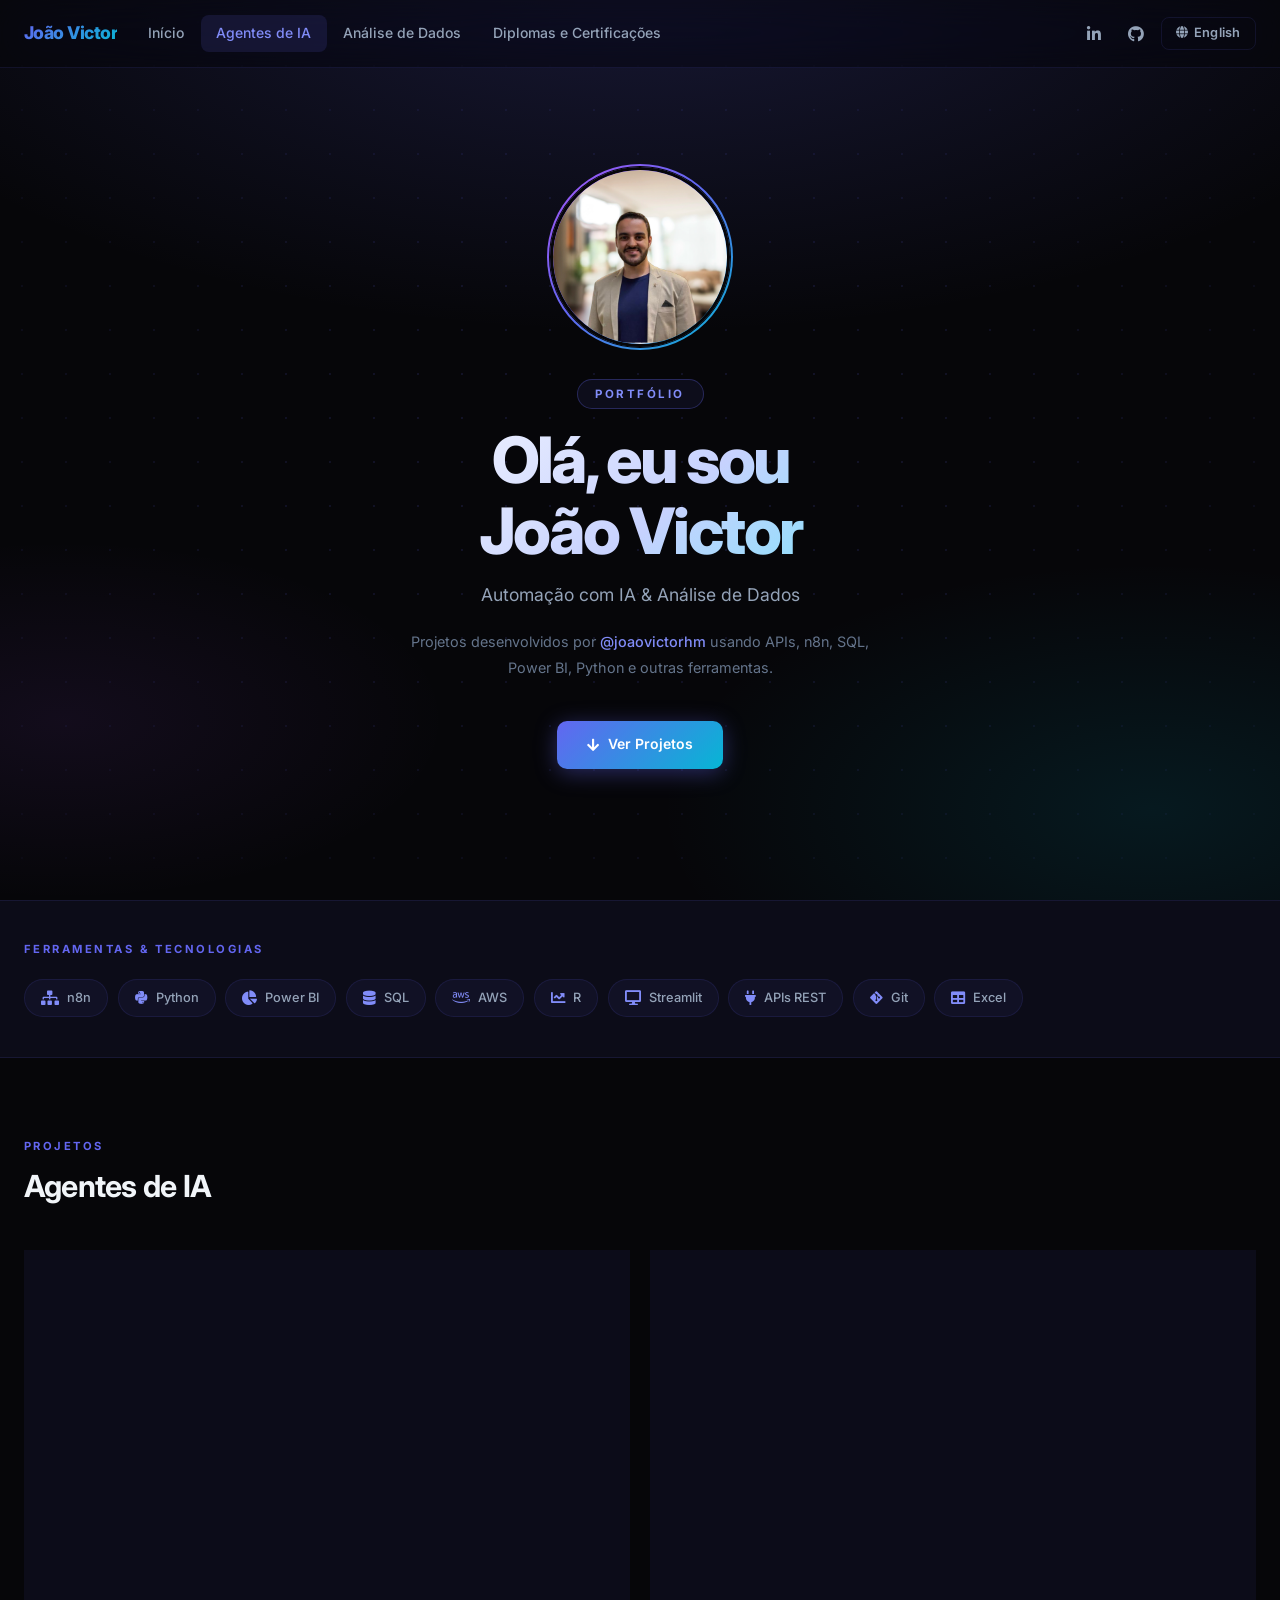
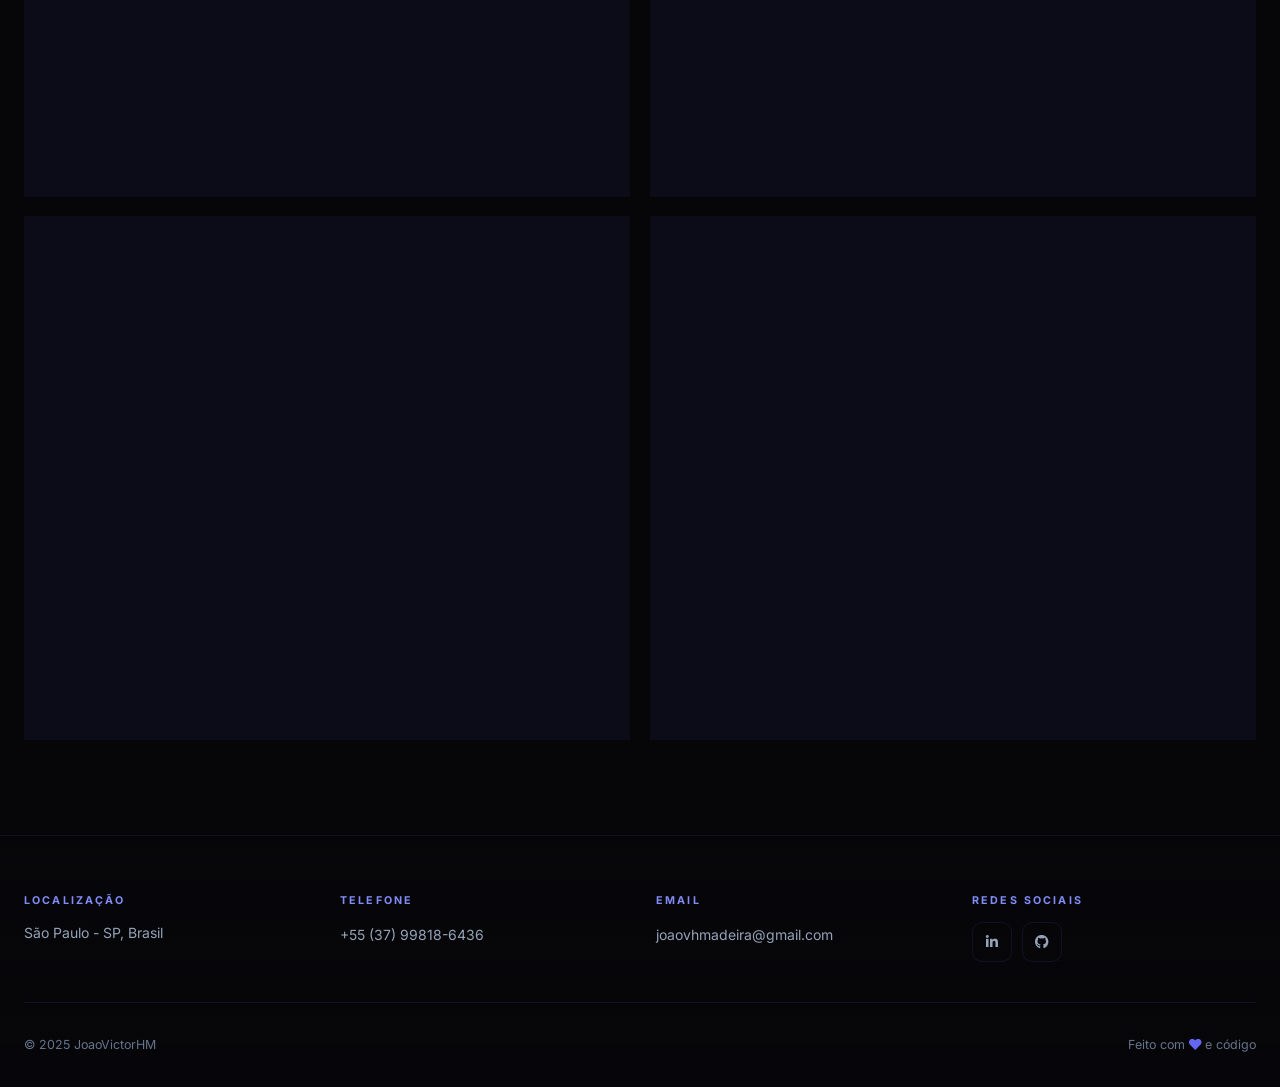
==== commit b878bdaf: "Atualiza links do GitHub para perfil correto Co-Authored-By: Claude Sonnet 4.6 <noreply@anthropic.co" ====
--- a/ai_agents.html
+++ b/ai_agents.html
@@ -27,7 +27,7 @@
           <i class="fab fa-linkedin-in"></i>
           <span class="sr-only">LinkedIn</span>
         </a>
-        <a href="https://github.com/JoaoVictor-HM" target="_blank" class="nav-icon" title="GitHub">
+        <a href="https://github.com/joaovhmadeira-web" target="_blank" class="nav-icon" title="GitHub">
           <i class="fab fa-github"></i>
           <span class="sr-only">GitHub</span>
         </a>
@@ -55,7 +55,7 @@
       <a href="https://www.linkedin.com/in/jo%C3%A3o-victor-henrique-madeira-68120015b/" target="_blank" class="nav-icon" title="LinkedIn">
         <i class="fab fa-linkedin-in"></i>
       </a>
-      <a href="https://github.com/JoaoVictor-HM" target="_blank" class="nav-icon" title="GitHub">
+      <a href="https://github.com/joaovhmadeira-web" target="_blank" class="nav-icon" title="GitHub">
         <i class="fab fa-github"></i>
       </a>
       <a href="ai_agents_en.html" class="nav-lang" style="margin-left:auto">
@@ -270,7 +270,7 @@
             <a href="https://www.linkedin.com/in/jo%C3%A3o-victor-henrique-madeira-68120015b/" target="_blank" class="footer-social-btn" title="LinkedIn">
               <i class="fab fa-linkedin-in"></i>
             </a>
-            <a href="https://github.com/JoaoVictor-HM" target="_blank" class="footer-social-btn" title="GitHub">
+            <a href="https://github.com/joaovhmadeira-web" target="_blank" class="footer-social-btn" title="GitHub">
               <i class="fab fa-github"></i>
             </a>
           </div>
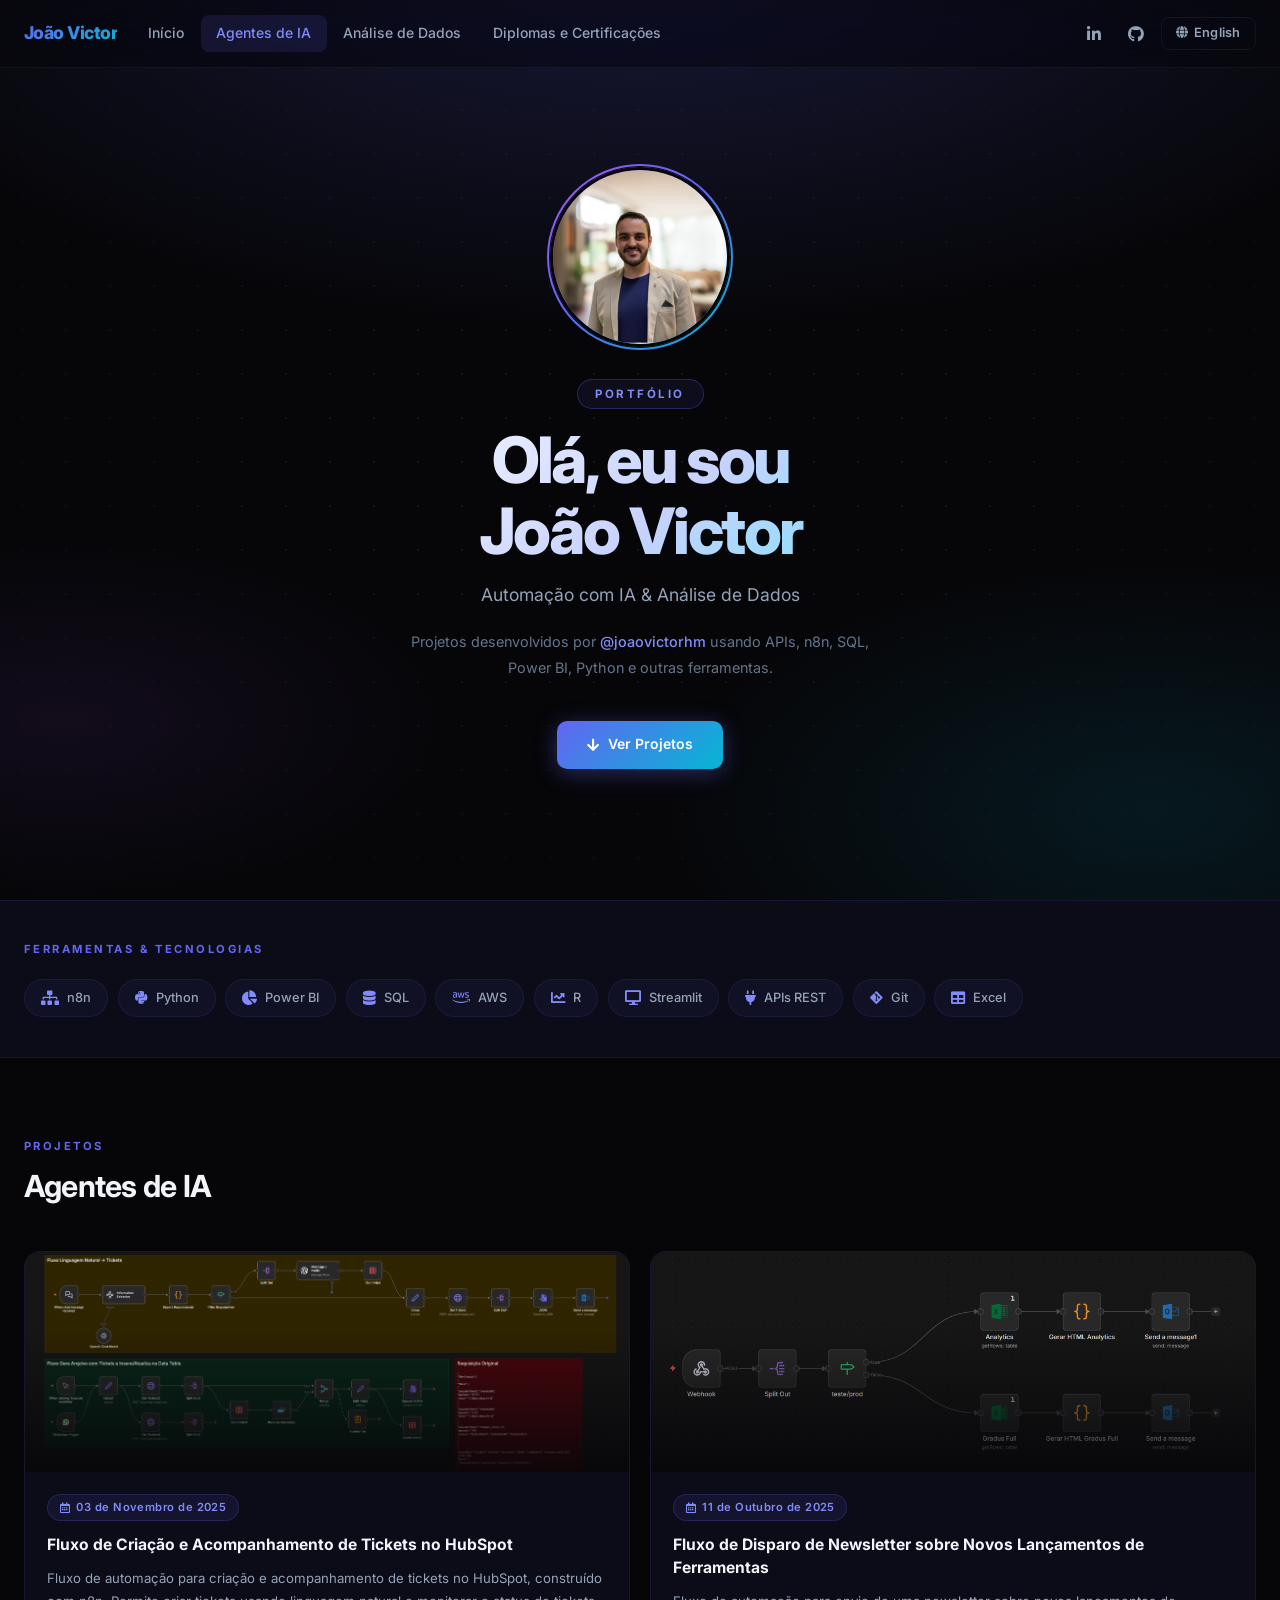
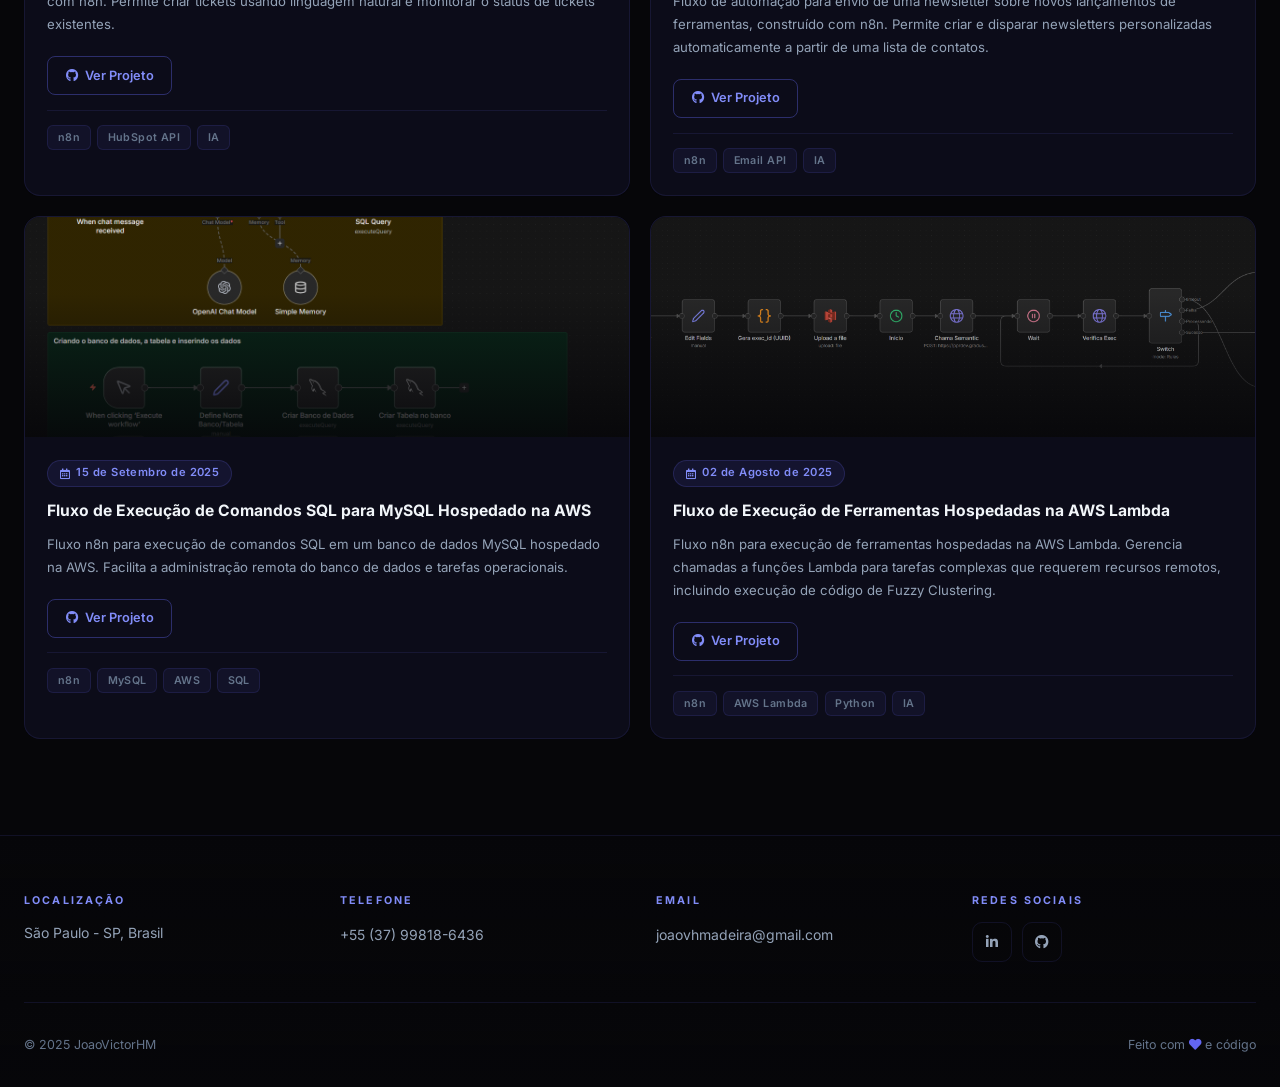
==== commit 6bd234c4: "Atualiza URL do LinkedIn para perfil personalizado Substitui URL antiga (jo%C3%A3o-victor-...-681200" ====
--- a/ai_agents.html
+++ b/ai_agents.html
@@ -1,4 +1,4 @@
-<!DOCTYPE html>
+﻿<!DOCTYPE html>
 <html lang="pt-BR">
 <head>
   <meta charset="UTF-8" />
@@ -23,7 +23,7 @@
         <li><a href="degrees.html">Diplomas e Certificações</a></li>
       </ul>
       <div class="nav-actions">
-        <a href="https://www.linkedin.com/in/jo%C3%A3o-victor-henrique-madeira-68120015b/" target="_blank" class="nav-icon" title="LinkedIn">
+        <a href="https://www.linkedin.com/in/joaovhmadeira/" target="_blank" class="nav-icon" title="LinkedIn">
           <i class="fab fa-linkedin-in"></i>
           <span class="sr-only">LinkedIn</span>
         </a>
@@ -52,7 +52,7 @@
     </ul>
     <div class="nav-mobile-divider"></div>
     <div class="nav-mobile-actions">
-      <a href="https://www.linkedin.com/in/jo%C3%A3o-victor-henrique-madeira-68120015b/" target="_blank" class="nav-icon" title="LinkedIn">
+      <a href="https://www.linkedin.com/in/joaovhmadeira/" target="_blank" class="nav-icon" title="LinkedIn">
         <i class="fab fa-linkedin-in"></i>
       </a>
       <a href="https://github.com/joaovhmadeira-web" target="_blank" class="nav-icon" title="GitHub">
@@ -80,7 +80,7 @@
       <p class="hero-subtitle">Automação com IA &amp; Análise de Dados</p>
       <p class="hero-desc">
         Projetos desenvolvidos por
-        <a href="https://www.linkedin.com/in/jo%C3%A3o-victor-henrique-madeira-68120015b/" target="_blank">@joaovictorhm</a>
+        <a href="https://www.linkedin.com/in/joaovhmadeira/" target="_blank">@joaovictorhm</a>
         usando APIs, n8n, SQL, Power BI, Python e outras ferramentas.
       </p>
       <a href="#main-content" class="hero-cta">
@@ -267,7 +267,7 @@
         <div class="footer-col">
           <h4>Redes Sociais</h4>
           <div class="footer-social">
-            <a href="https://www.linkedin.com/in/jo%C3%A3o-victor-henrique-madeira-68120015b/" target="_blank" class="footer-social-btn" title="LinkedIn">
+            <a href="https://www.linkedin.com/in/joaovhmadeira/" target="_blank" class="footer-social-btn" title="LinkedIn">
               <i class="fab fa-linkedin-in"></i>
             </a>
             <a href="https://github.com/joaovhmadeira-web" target="_blank" class="footer-social-btn" title="GitHub">
